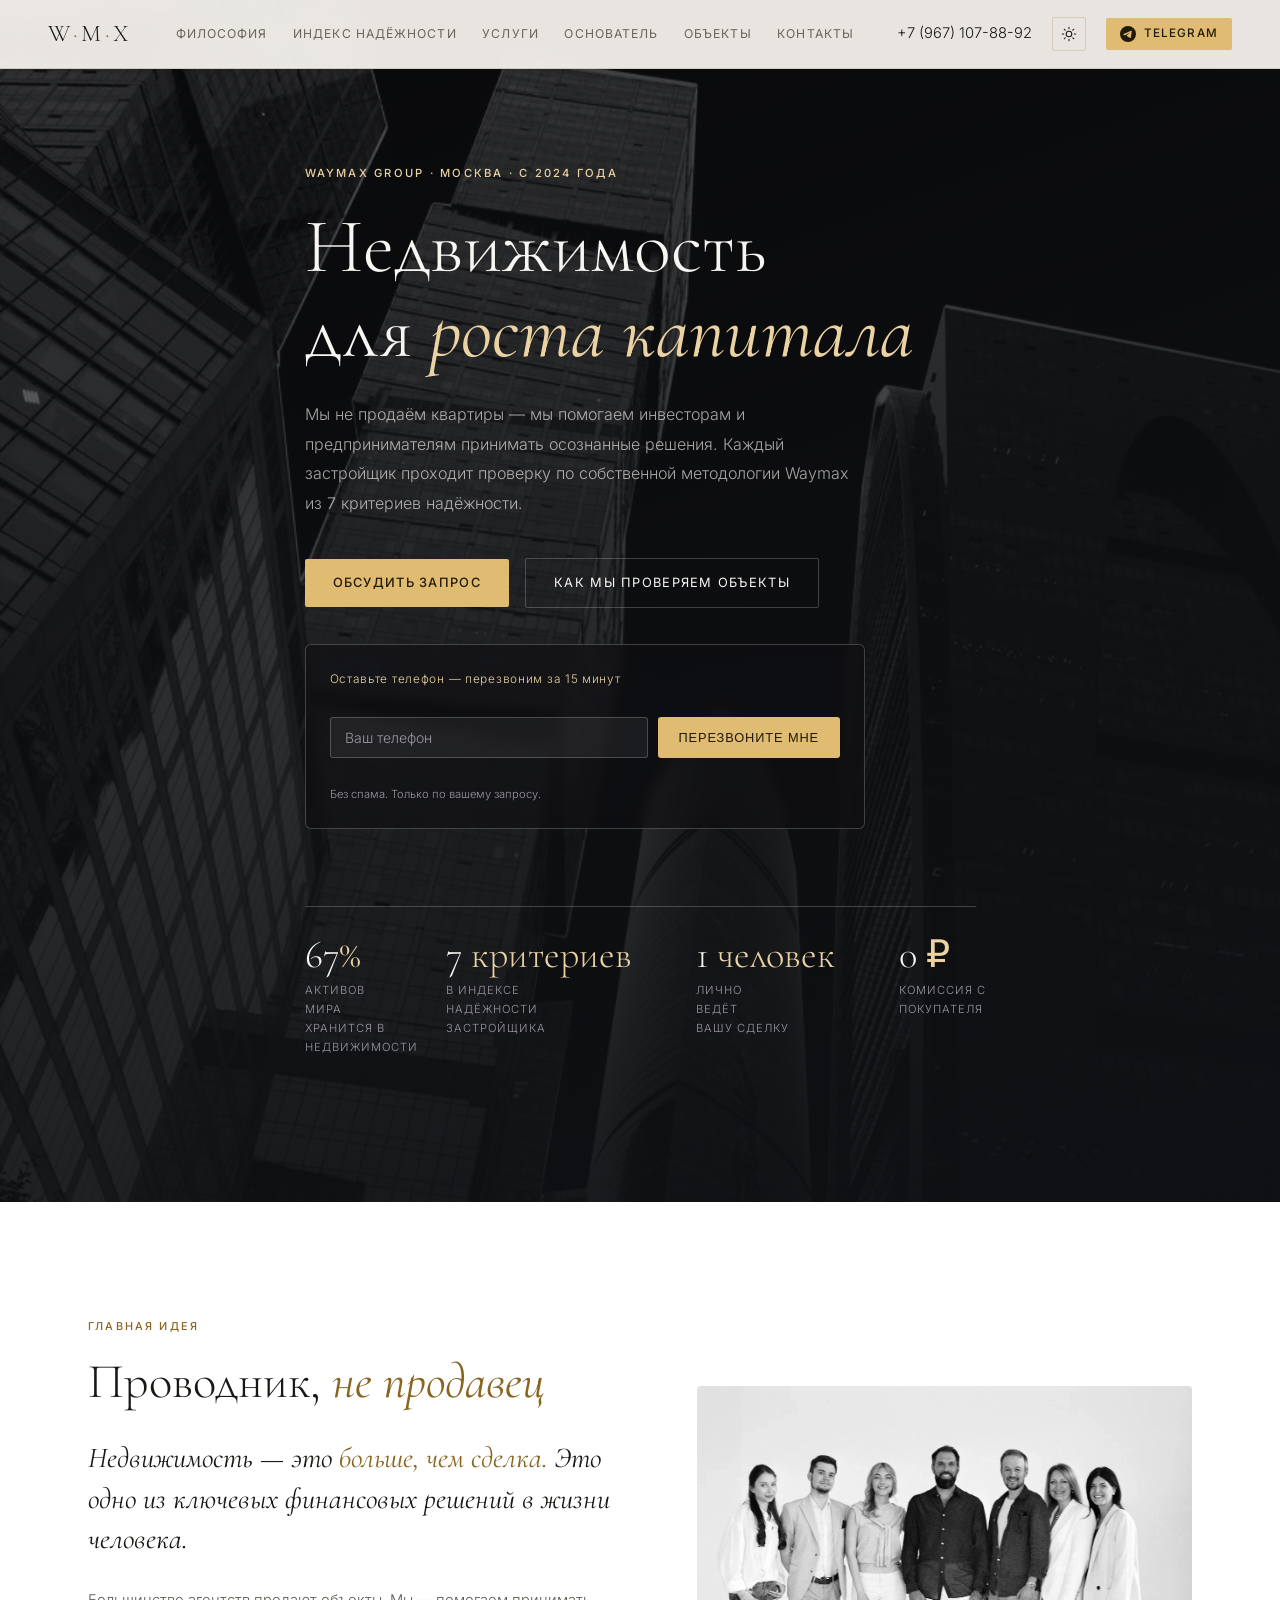
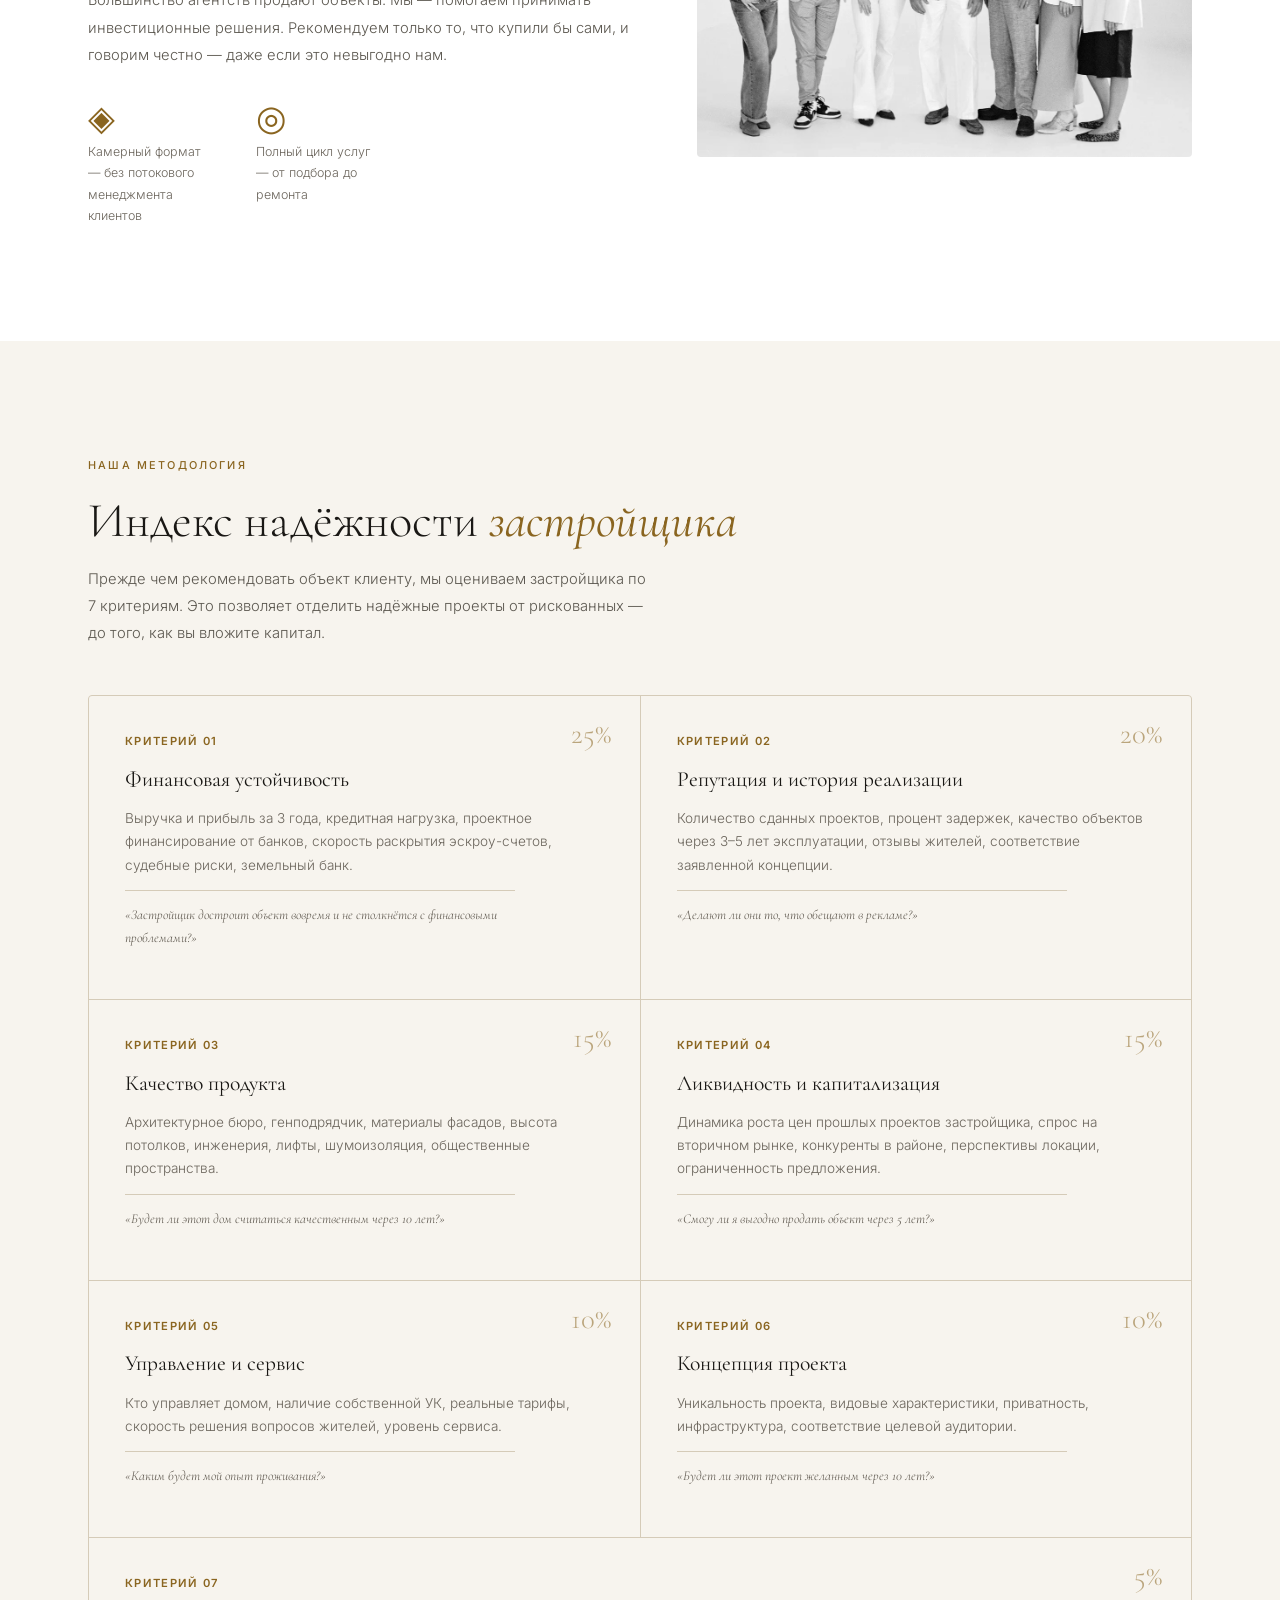
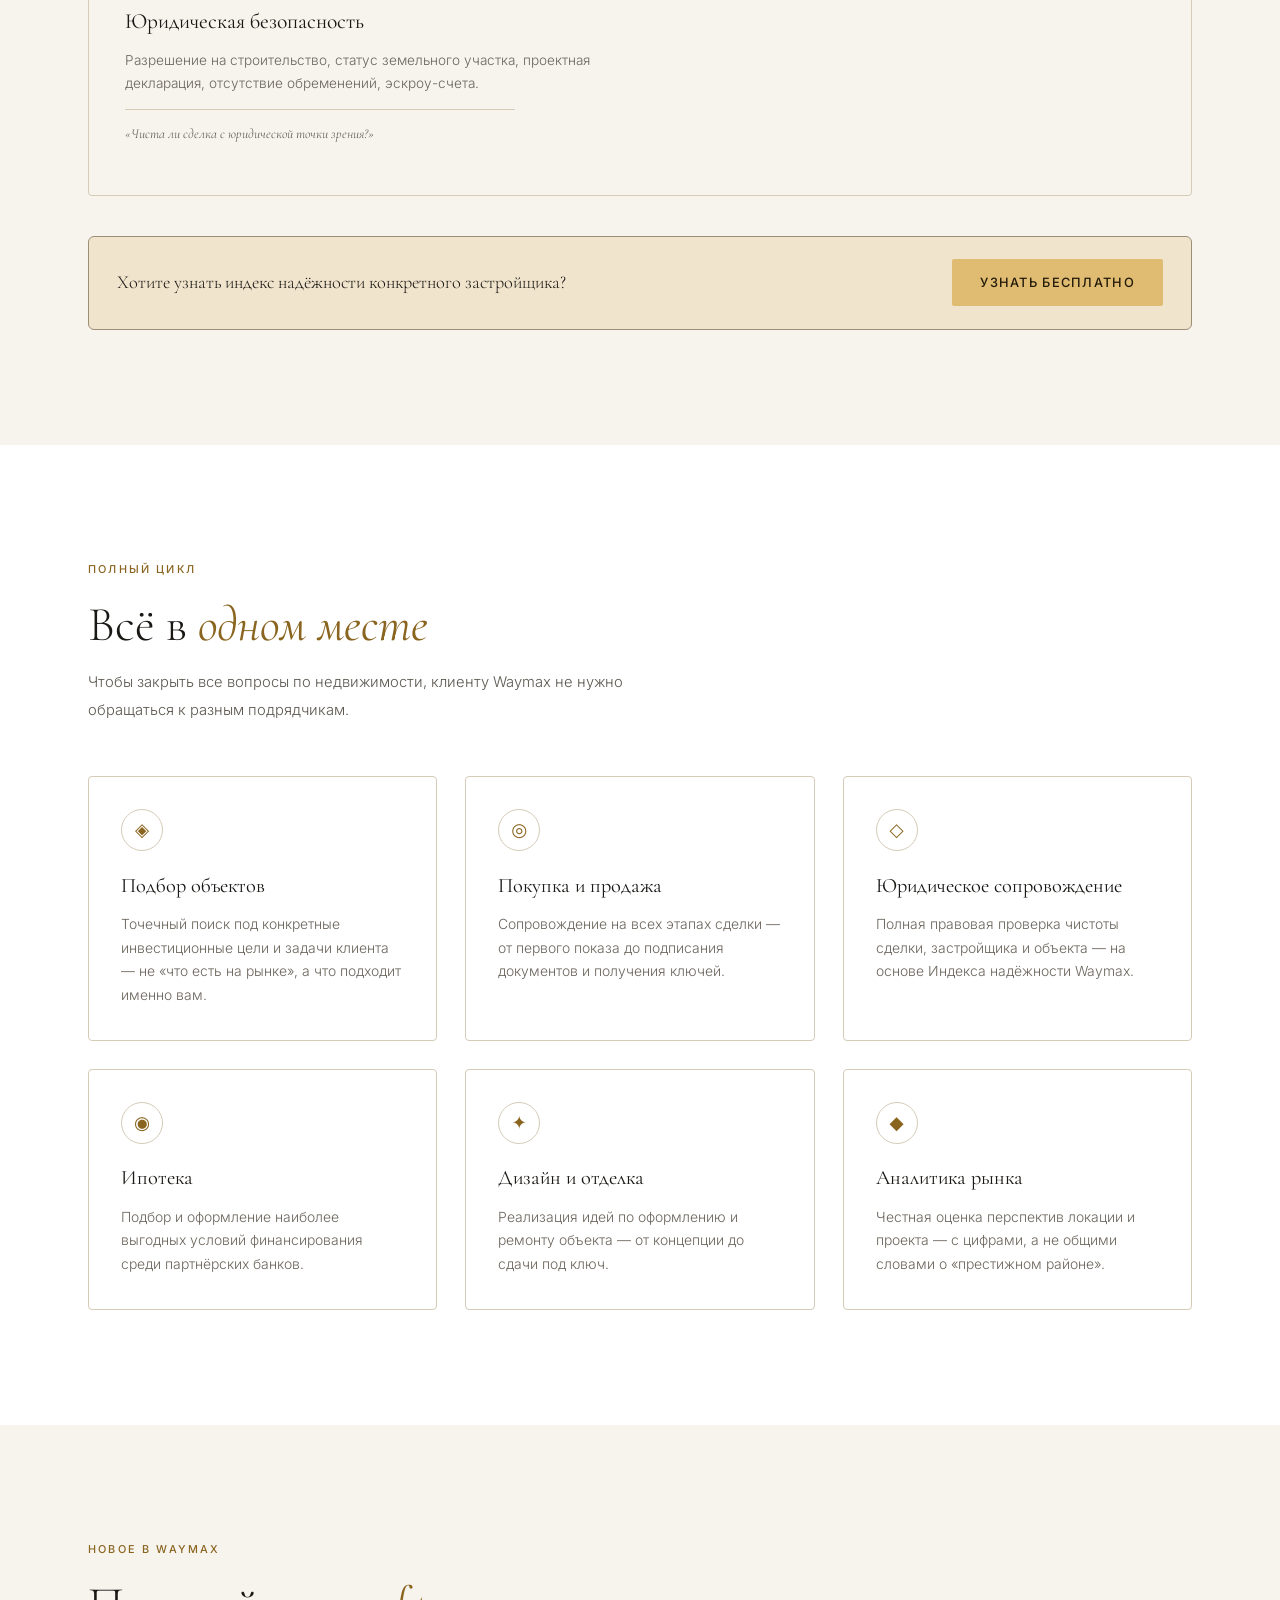
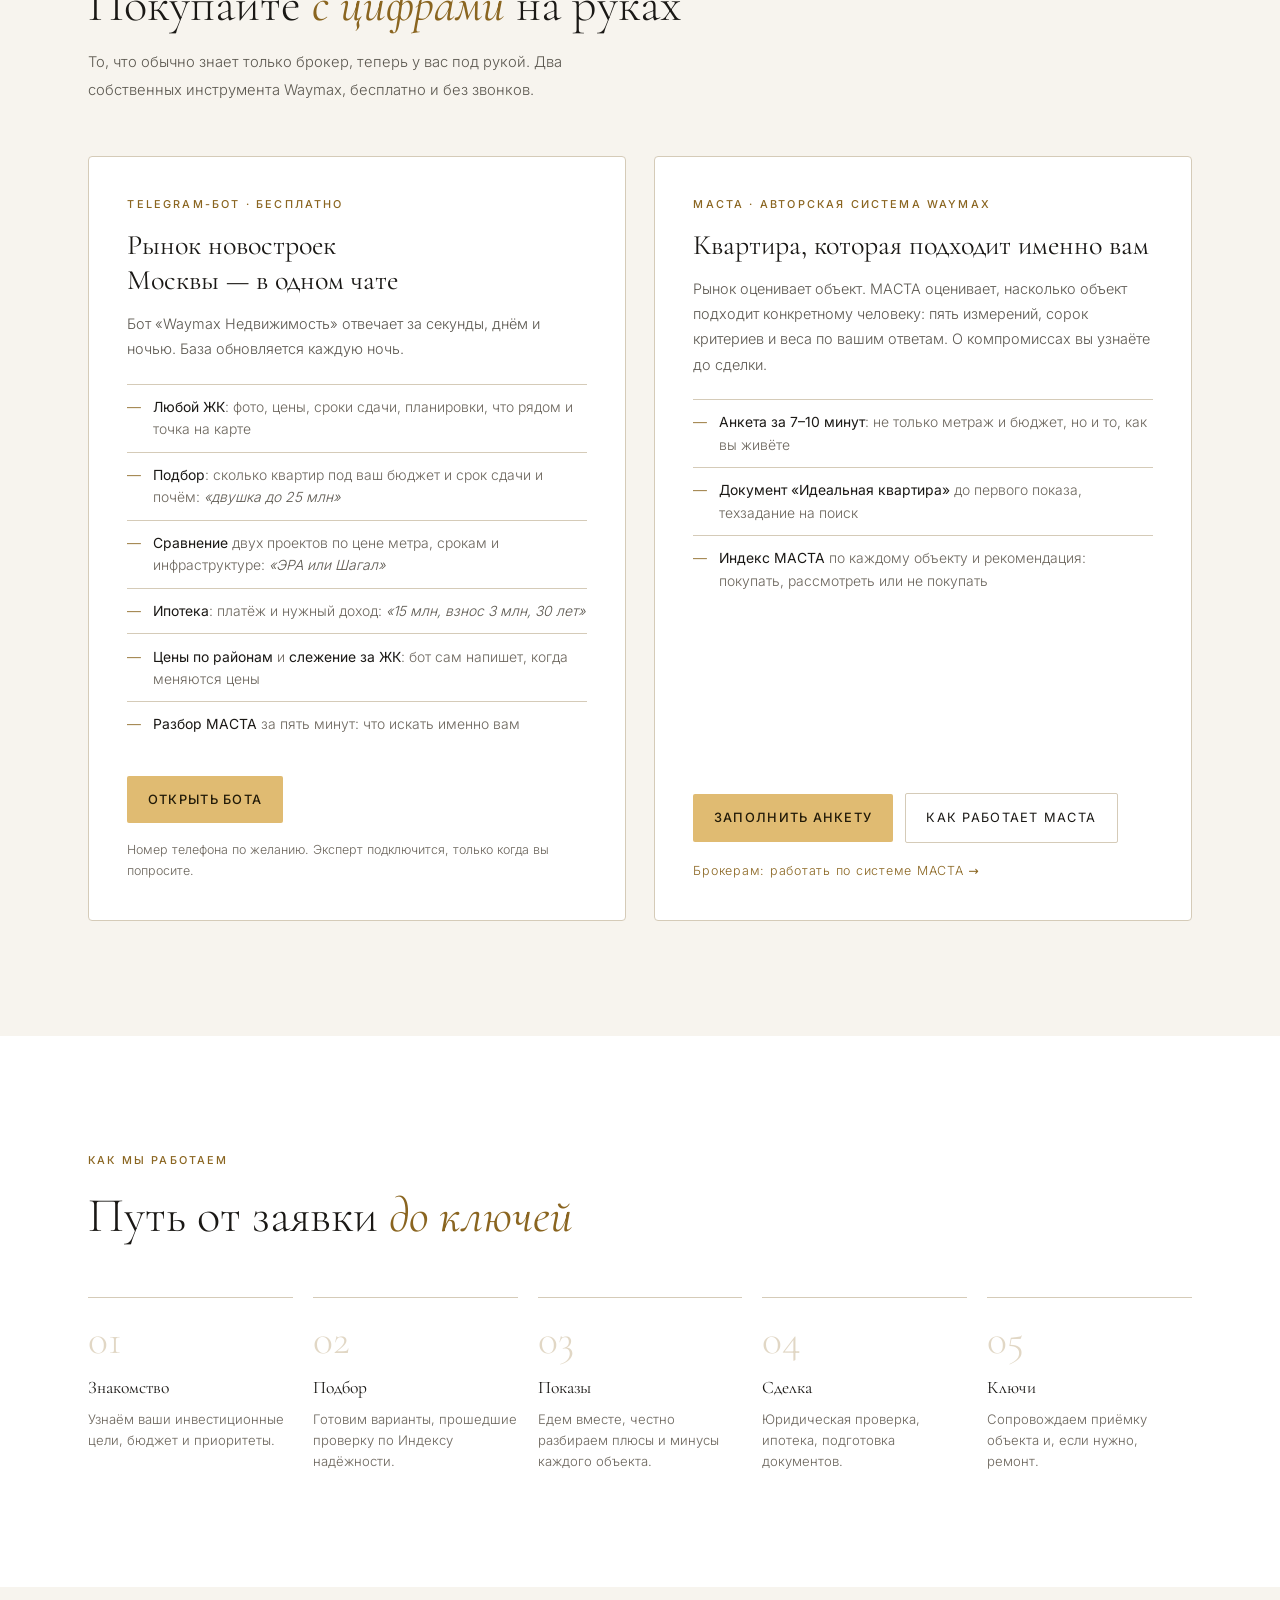
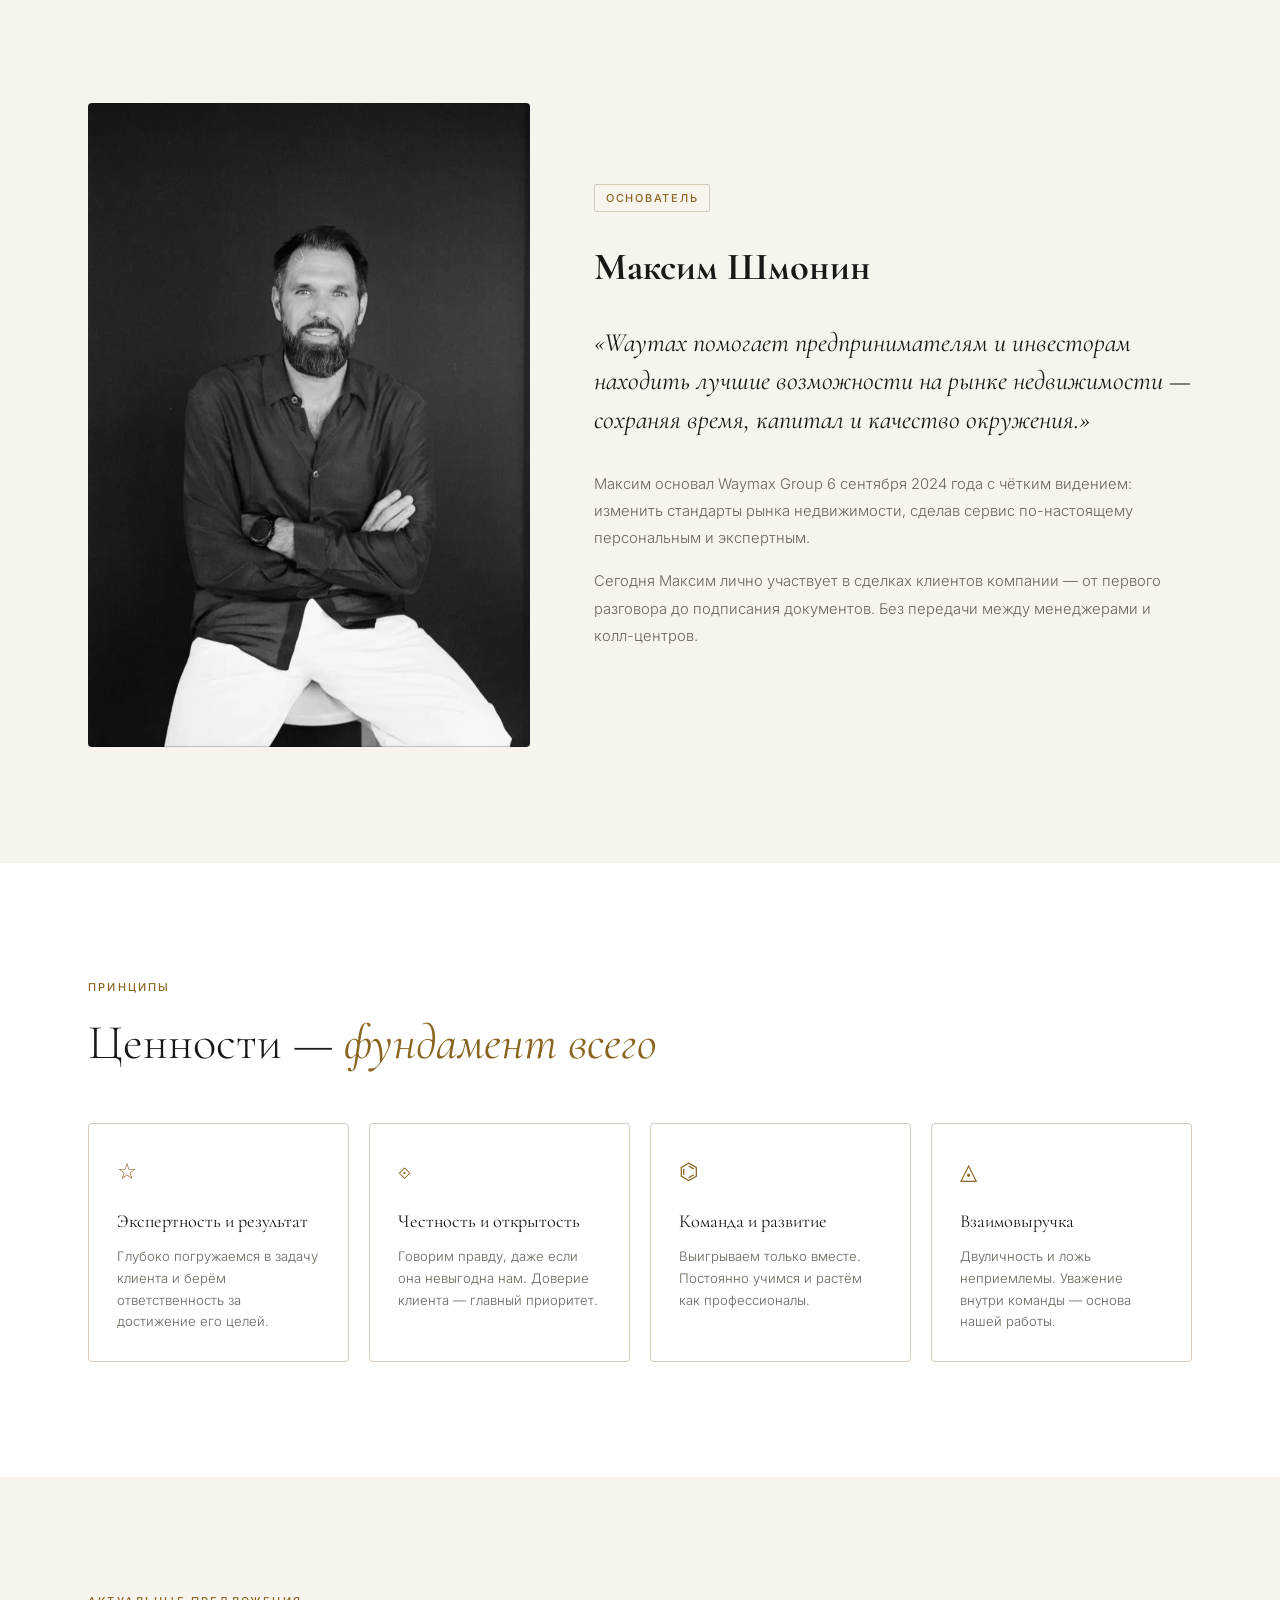
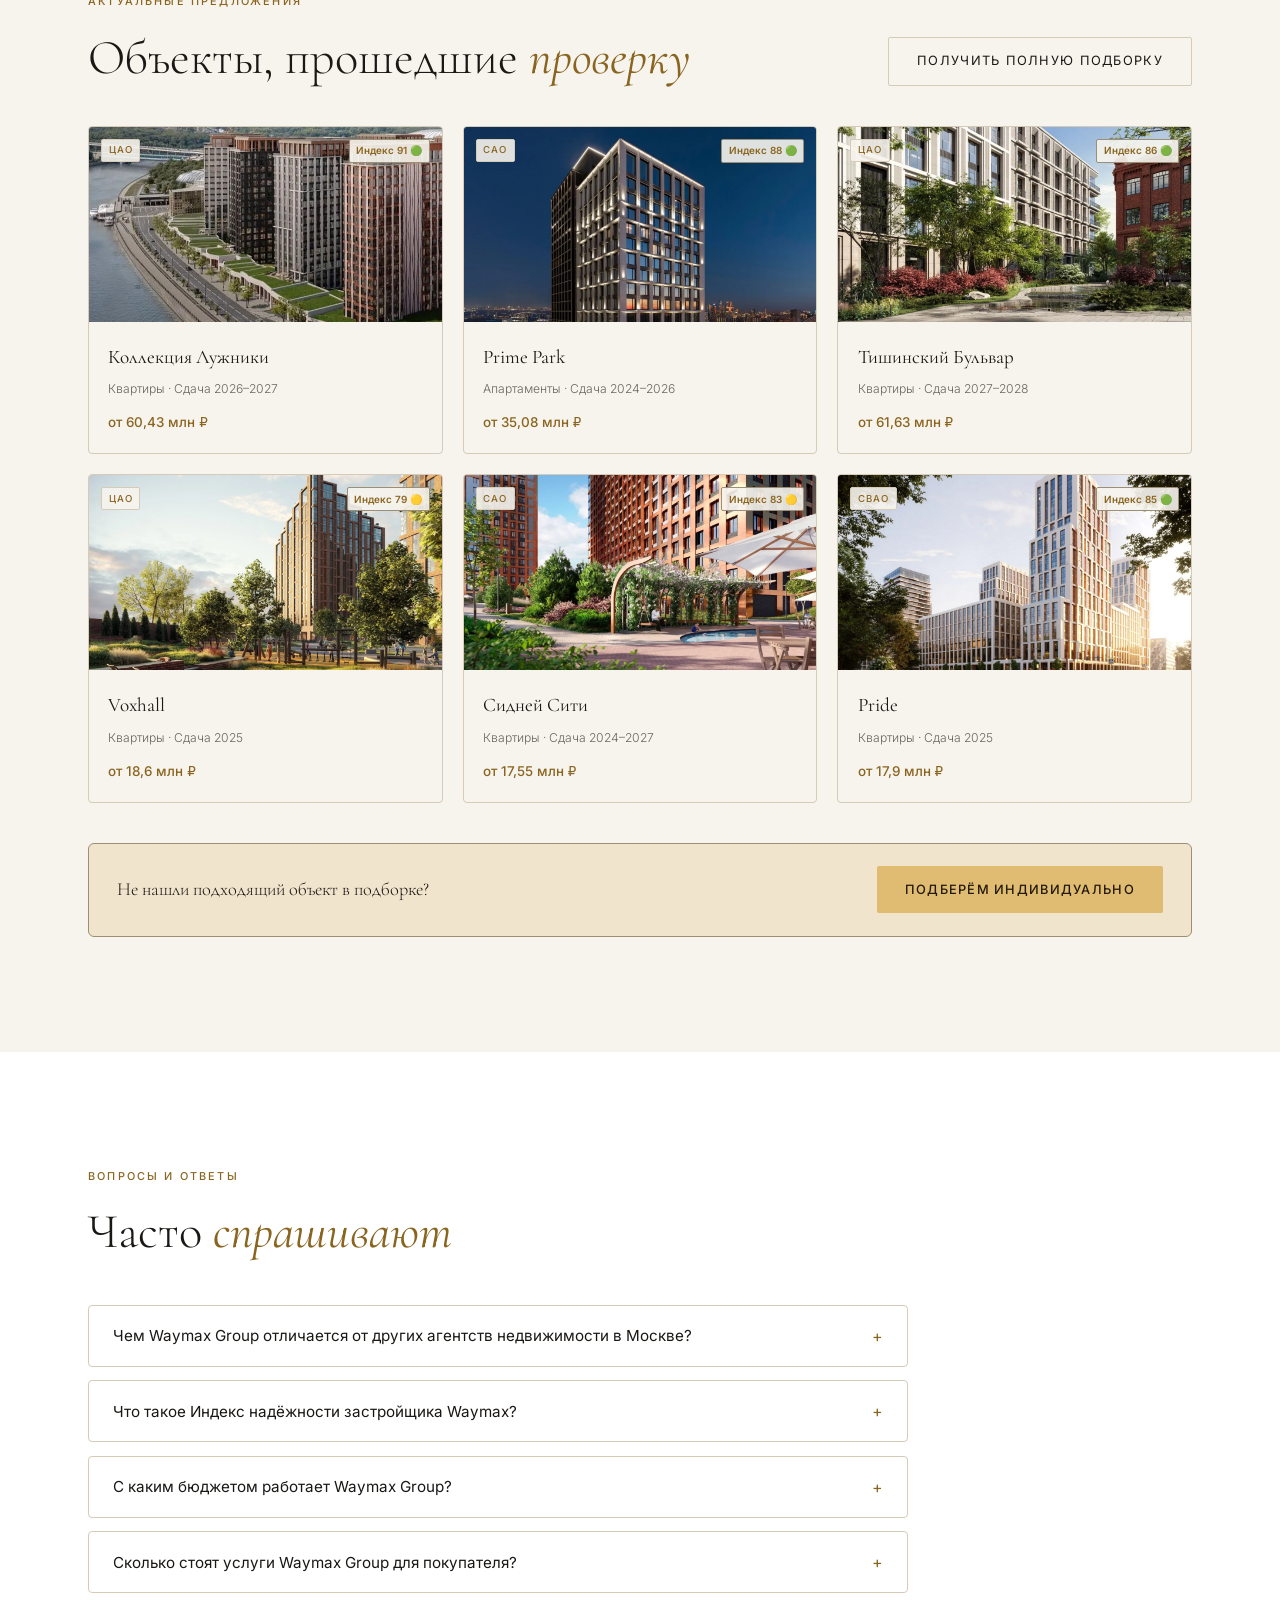
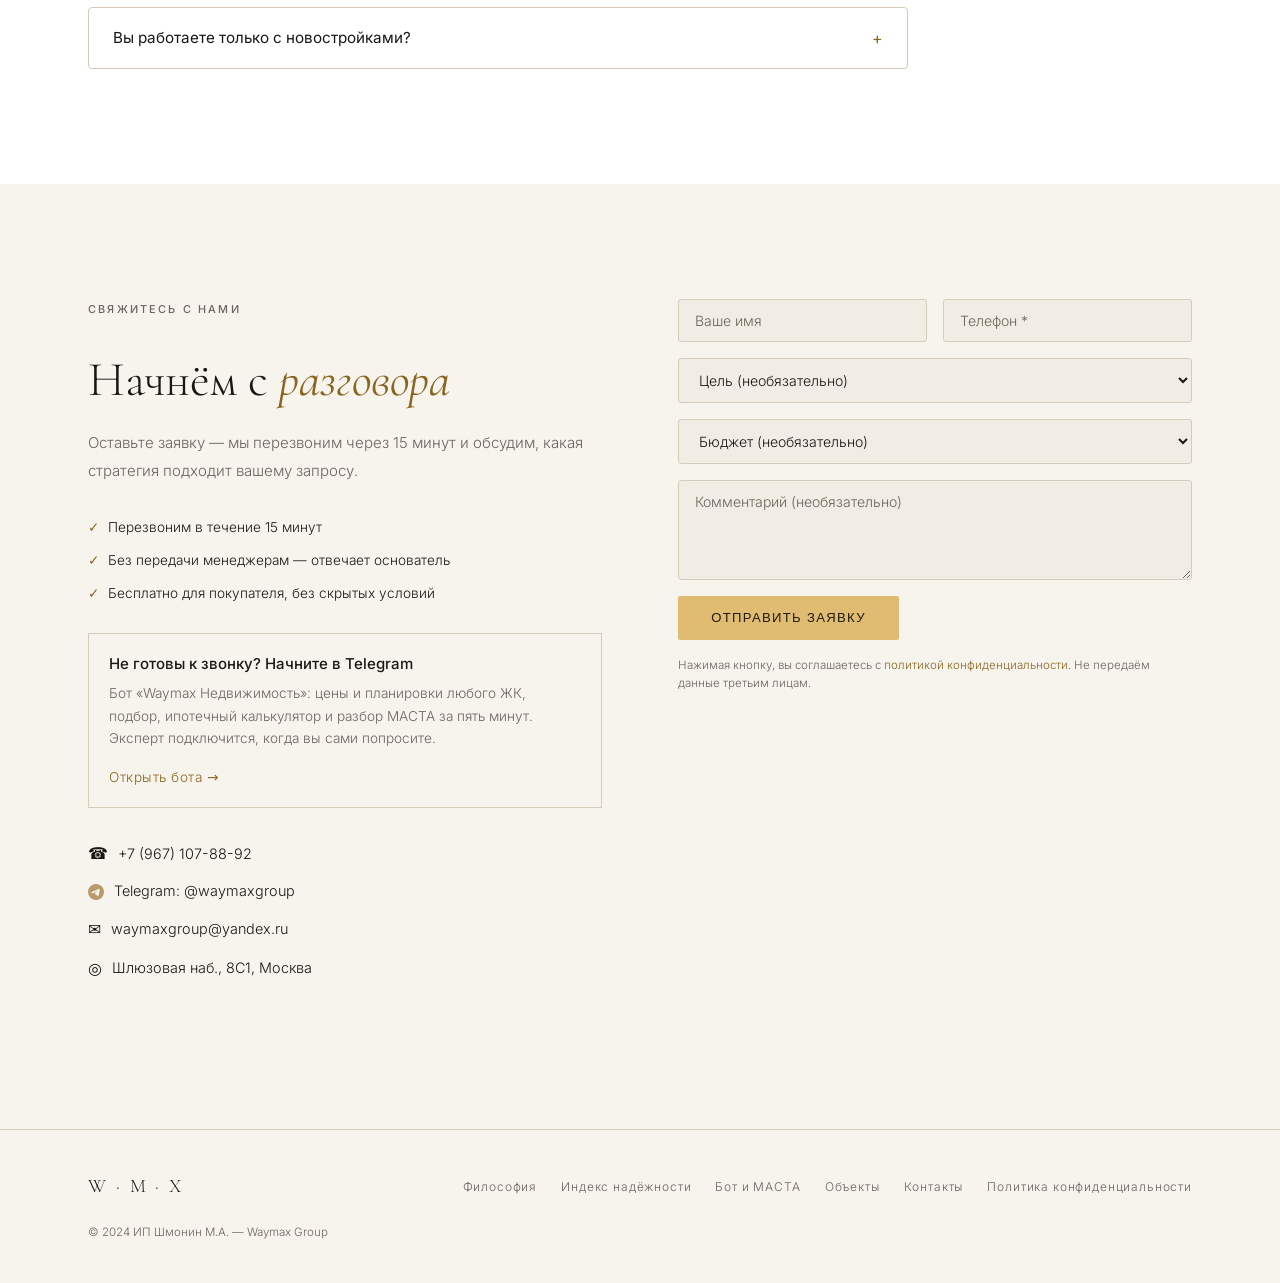
==== index.html @ 97656f33 "Tools section (bot + МАСТА) after services; header no longer overflows, burger below 1280 px Co-Auth" ====
<!DOCTYPE html>
<html lang="ru">
<head>
  <meta charset="UTF-8" />
  <meta name="viewport" content="width=device-width, initial-scale=1.0" />
  <title>Waymax Group — Недвижимость для роста капитала | Москва</title>
  <meta name="description" content="Waymax Group — проводник в мире инвестиционной недвижимости Москвы. Оцениваем застройщиков по Индексу надёжности из 7 критериев. Основатель лично ведёт сделку. Бизнес и премиум-класс от 30 млн ₽." />
  <meta name="keywords" content="инвестиции в недвижимость Москва, недвижимость для роста капитала, элитная недвижимость Москва, агентство недвижимости премиум класс, надёжный застройщик Москва, подбор инвестиционной квартиры, бизнес-класс новостройки Москва" />
  <meta name="robots" content="index, follow" />
  <link rel="canonical" href="https://waymaxgroup.ru/" />
  <link rel="icon" type="image/x-icon" href="/favicon.ico">
  <link rel="icon" type="image/png" sizes="16x16" href="/favicon-16x16.png">
  <link rel="icon" type="image/png" sizes="32x32" href="/favicon-32x32.png">
  <link rel="apple-touch-icon" sizes="180x180" href="/apple-touch-icon.png">
  <link rel="icon" type="image/png" sizes="192x192" href="/android-chrome-192x192.png">
  <link rel="icon" type="image/png" sizes="512x512" href="/android-chrome-512x512.png">

  <!-- Open Graph -->
  <meta property="og:title" content="Waymax Group — Недвижимость для роста капитала" />
  <meta property="og:description" content="Проводник в мире инвестиционной недвижимости Москвы. Оцениваем застройщиков по 7 критериям надёжности. Основатель лично ведёт каждую сделку." />
  <meta property="og:type" content="website" />
  <meta property="og:url" content="https://waymaxgroup.ru/" />
  <meta property="og:locale" content="ru_RU" />
  <meta property="og:site_name" content="Waymax Group" />
  <!-- Обложка ссылки: логотип на фоне Сити, а не портрет основателя.
       Размеры указаны явно — без них часть клиентов рисует мелкую карточку.
       Имя файла без хеша, как и у прочих картинок: замена обложки требует
       нового имени, иначе сутки будет отдаваться старая из кеша браузера. -->
  <meta property="og:image" content="https://waymaxgroup.ru/og-cover.jpg" />
  <meta property="og:image:type" content="image/jpeg" />
  <meta property="og:image:width" content="1200" />
  <meta property="og:image:height" content="630" />
  <meta property="og:image:alt" content="Waymax Group — инвестиционная недвижимость Москвы" />

  <!-- Twitter/X и клиенты, читающие его теги: без summary_large_image карточка мелкая -->
  <meta name="twitter:card" content="summary_large_image" />
  <meta name="twitter:title" content="Waymax Group — Недвижимость для роста капитала" />
  <meta name="twitter:description" content="Проводник в мире инвестиционной недвижимости Москвы. Оцениваем застройщиков по 7 критериям надёжности." />
  <meta name="twitter:image" content="https://waymaxgroup.ru/og-cover.jpg" />

  <!-- Schema.org: Organization + FAQ for AI/LLM discoverability -->
  <script type="application/ld+json">
  {
    "@context": "https://schema.org",
    "@type": "RealEstateAgent",
    "name": "Waymax Group",
    "alternateName": "Waymax",
    "description": "Waymax Group — агентство инвестиционной недвижимости бизнес и премиум-класса в Москве. Помогаем инвесторам и предпринимателям увеличивать капитал через недвижимость. Используем собственную методологию оценки застройщиков — Индекс надёжности Waymax из 7 критериев.",
    "url": "https://waymaxgroup.ru",
    "telephone": "+7-967-107-88-92",
    "email": "waymaxgroup@yandex.ru",
    "foundingDate": "2024-09-06",
    "founder": {
      "@type": "Person",
      "name": "Максим Шмонин",
      "jobTitle": "Основатель Waymax Group"
    },
    "address": {
      "@type": "PostalAddress",
      "streetAddress": "Шлюзовая наб., 8С1",
      "addressLocality": "Москва",
      "addressCountry": "RU"
    },
    "areaServed": "Москва",
    "priceRange": "от 30 000 000 ₽",
    "slogan": "Недвижимость для роста капитала"
  }
  </script>
  <script type="application/ld+json">
  {
    "@context": "https://schema.org",
    "@type": "FAQPage",
    "mainEntity": [
      {
        "@type": "Question",
        "name": "Чем Waymax Group отличается от других агентств недвижимости в Москве?",
        "acceptedAnswer": {
          "@type": "Answer",
          "text": "Waymax не продаёт недвижимость — компания выступает проводником для инвесторов и предпринимателей. Каждый объект и застройщик проходят оценку по собственной методологии — Индексу надёжности Waymax из 7 критериев (финансовая устойчивость, репутация, качество продукта, ликвидность, управление, концепция, юридическая безопасность). Основатель Максим Шмонин лично участвует в сделках, а команда рекомендует только те проекты, которые купила бы для себя."
        }
      },
      {
        "@type": "Question",
        "name": "Что такое Индекс надёжности застройщика Waymax?",
        "acceptedAnswer": {
          "@type": "Answer",
          "text": "Индекс надёжности — это собственная система оценки застройщиков Waymax Group по 7 критериям: финансовая устойчивость (25%), репутация и история реализации (20%), качество продукта (15%), ликвидность и капитализация (15%), управление и сервис (10%), концепция проекта (10%), юридическая безопасность (5%). По итогам застройщик получает балл от 0 до 100 и категорию рекомендации — от «рекомендуем без ограничений» до «не рекомендуем клиентам Waymax»."
        }
      },
      {
        "@type": "Question",
        "name": "С каким бюджетом работает Waymax Group?",
        "acceptedAnswer": {
          "@type": "Answer",
          "text": "Waymax Group специализируется на недвижимости бизнес и премиум-класса в Москве с фокусом на инвесторов и предпринимателей с бюджетом от 30 млн рублей."
        }
      },
      {
        "@type": "Question",
        "name": "Сколько стоят услуги Waymax Group для покупателя?",
        "acceptedAnswer": {
          "@type": "Answer",
          "text": "Для покупателя услуги Waymax Group бесплатны — комиссию агентству выплачивает застройщик или продавец объекта."
        }
      },
      {
        "@type": "Question",
        "name": "Вы работаете только с новостройками?",
        "acceptedAnswer": {
          "@type": "Answer",
          "text": "Нет, Waymax Group работает смешанно — с новостройками от топовых застройщиков и со вторичным рынком, если объект отвечает запросу клиента."
        }
      }
    ]
  }
  </script>

  <!-- Шрифты свои, не с fonts.googleapis.com — не блокирует отрисовку и не
       уходит за границу с адресом посетителя. 24.09.2026. -->
  <link rel="stylesheet" href="/fonts/fonts.css">

  <style>
    *, *::before, *::after { box-sizing: border-box; margin: 0; padding: 0; }

    /* Палитра общая с Waymax PRO (app/static/css/style.css) и с сайтом МАСТЫ.
       Перекрасили в Прошке — переносим сюда: три интерфейса агентства обязаны
       говорить одним цветом. Правило самой палитры: глубину даёт разница
       яркости, а не подмешанный в фон цвет. Золото — линия, буква и заливка
       кнопки; фон оно не красит никогда. */
    :root {
      /* Фирменные константы: от темы не зависят. */
      --ink:       #0F1013;
      --paper:     #F7F4EE;
      /* Золото живёт в двух токенах. --gold — ЧЕРНИЛА (текст, тонкая линия),
         и на светлой теме оно темнеет до бронзы: чистое золото на бумажном
         фоне даёт контраст 1,7 и не читается. --gold-solid — ЗАЛИВКА кнопки,
         одинаковая в обеих темах, а текст на ней — --on-gold. Путать нельзя:
         кнопка на --gold в светлой теме выйдет тёмной с тёмным текстом. */
      --gold-solid:#E0BB72;
      --gold-lt:   #EAD2A2;             /* светлое золото: наведение, текст на фото */
      --on-gold:   #211A08;
      --wine:      #6E1E40;
      --wine-lt:   #9B3A63;

      --display:   'Cormorant Garamond', Georgia, serif;
      --body:      'Inter', system-ui, sans-serif;
      --max:       1200px;

      /* Семантический слой (22.09.2026). Компоненты ниже не знают, тёмная тема
         или светлая: они пользуются ролями, а тема меняет значения ролей в одном
         месте. Фирменные константы выше при этом не меняются никогда. */
      --bg:        #0F1013;             /* основной фон секции */
      --bg-2:      #191A20;             /* чередующаяся секция, чуть светлее */
      --fg:        #F7F6F3;             /* заголовки и основной текст */
      --fg-soft:   #B8B6C2;             /* подзаголовки и врезки */
      --muted:     #9A98A4;             /* подписи и мелкий текст */
      --gold:      #E0BB72;             /* золото-чернила */
      --field:     #1F2027;             /* заливка поля ввода */
      --bar:       rgba(15,16,19,0.94); /* шапка поверх содержимого */
      --bar-solid: #0F1013;             /* мобильное меню на весь экран, без прозрачности */
      --chip:      rgba(15,16,19,0.85); /* плашка поверх фотографии */
      /* Линии НЕЙТРАЛЬНЫЕ, а не полупрозрачное золото: золотая сетка линий
         красит страницу целиком в жёлтый, и настоящее золото рядом выцветает. */
      --border:    #40424E;             /* декоративный разделитель */
      --border-w:  #63667A;             /* обводка того, на что нажимают */
      --gold-dim:  rgba(224,187,114,0.10);  /* единственная золотая заливка: узкая полоса */
      --gold-ghost:rgba(224,187,114,0.22);  /* крупная цифра шага, почти фон */
      --ok:        #5FCF94;             /* «Отправлено» и «ошибка» у кнопки формы: */
      --bad:       #E8697C;             /* скрипт ставит их через var(), не hex-ом */
      color-scheme: dark;
    }

    /* Светлая тема: ручной выбор сильнее системной настройки, иначе тумблер не
       сработал бы у человека со светлой системой. */
    :root[data-theme="light"] {
      --bg: #F7F4EE; --bg-2: #FFFFFF; --fg: #1A1815;
      --fg-soft: #5C5850; --muted: #6B655C;
      --gold: #8A6520;
      --border: #D5CBB8; --border-w: #9C8F76;
      --field: #F2EDE4; --bar: rgba(247,244,238,0.94);
      --bar-solid: #F7F4EE; --chip: rgba(247,244,238,0.9);
      --gold-dim: rgba(224,187,114,0.28); --gold-ghost: rgba(138,101,32,0.26);
      --ok: #277A4F; --bad: #B1394E;
      color-scheme: light;
    }
    @media (prefers-color-scheme: light) {
      :root:not([data-theme="dark"]) {
        --bg: #F7F4EE; --bg-2: #FFFFFF; --fg: #1A1815;
        --fg-soft: #5C5850; --muted: #6B655C;
        --gold: #8A6520;
        --border: #D5CBB8; --border-w: #9C8F76;
        --field: #F2EDE4; --bar: rgba(247,244,238,0.94);
        --bar-solid: #F7F4EE; --chip: rgba(247,244,238,0.9);
        --gold-dim: rgba(224,187,114,0.28); --gold-ghost: rgba(138,101,32,0.26);
        --ok: #277A4F; --bad: #B1394E;
        color-scheme: light;
      }
    }

    html { scroll-behavior: smooth; }
    body {
      background: var(--bg);
      color: var(--fg);
      font-family: var(--body);
      font-weight: 300;
      font-size: clamp(15px, 1.1vw, 17px);
      line-height: 1.7;
      -webkit-font-smoothing: antialiased;
    }
    a { color: inherit; text-decoration: none; }
    img { display: block; max-width: 100%; }
    ul, ol { list-style: none; }

    .container { max-width: var(--max); margin: 0 auto; padding: 0 clamp(1.25rem, 5vw, 3rem); }

    /* ── HEADER ── */
    header {
      position: fixed; top: 0; left: 0; right: 0; z-index: 100;
      background: var(--bar);
      border-bottom: 1px solid var(--border);
    }
    /* backdrop-filter on a fixed bar is a known way to wedge the WebKit
       compositor on iOS — the page keeps spinning and never paints. Desktop
       only; over content this dark an opaque bar looks the same anyway. */
    @media (min-width: 981px) {
      @supports (backdrop-filter: blur(12px)) {
        header { backdrop-filter: blur(12px); }
      }
    }
    .header-inner { display: flex; align-items: center; justify-content: space-between; height: 68px; }
    .logo { font-family: var(--display); font-size: 1.5rem; font-weight: 300; letter-spacing: 0.15em; color: var(--fg); }
    .logo span { color: var(--gold); }
    nav { display: flex; gap: 1.6rem; align-items: center; }
    nav a { white-space: nowrap; }
    /* Шапка шире колонки текста: в 1200 px шесть пунктов, телефон, тема и Telegram не
       помещались никогда — кнопка Telegram выходила за сетку на 67 px на любой ширине. */
    header .container { max-width: 1400px; }
    .header-inner { gap: 2rem; }
    nav a {
      font-size: 0.76rem; font-weight: 400; letter-spacing: 0.09em; text-transform: uppercase;
      color: var(--muted); transition: color 0.2s;
    }
    nav a:hover { color: var(--gold); }
    .header-cta { display: flex; align-items: center; gap: 1.25rem; }
    .phone-link { font-size: 0.92rem; color: var(--fg); white-space: nowrap; }
    .phone-link:hover { color: var(--gold); }
    .btn-tg {
      display: flex; align-items: center; gap: 0.5rem; background: var(--gold-solid); color: var(--on-gold);
      font-size: 0.73rem; font-weight: 500; letter-spacing: 0.1em; text-transform: uppercase;
      padding: 0.55em 1.2em; border-radius: 2px; transition: background 0.2s; white-space: nowrap;
    }
    .btn-tg:hover { background: var(--gold-lt); }
    .theme-toggle {
      background: transparent; border: 1px solid var(--border); border-radius: 2px;
      color: var(--fg); cursor: pointer; width: 34px; height: 34px; flex: none;
      display: inline-flex; align-items: center; justify-content: center; padding: 0;
      transition: border-color 0.2s, color 0.2s;
    }
    .theme-toggle:hover { border-color: var(--gold); color: var(--gold); }
    .theme-toggle svg { width: 16px; height: 16px; display: block; }
    .theme-toggle .i-sun { display: none; }
    :root[data-theme="light"] .theme-toggle .i-sun { display: block; }
    :root[data-theme="light"] .theme-toggle .i-moon { display: none; }
    @media (prefers-color-scheme: light) {
      :root:not([data-theme="dark"]) .theme-toggle .i-sun { display: block; }
      :root:not([data-theme="dark"]) .theme-toggle .i-moon { display: none; }
    }
    .burger { display: none; flex-direction: column; gap: 5px; cursor: pointer; padding: 4px; }
    .burger span { display: block; width: 24px; height: 1px; background: var(--fg); }
    /* Шапка в одну строку помещается от 1280 px (замер 29.09.2026). Уже — меню уходит
       в бургер: иначе пункты рвались на две строки, «Контакты» слипались с телефоном,
       а кнопка Telegram обрезалась краем экрана. Новый пункт в шапку — только с новым
       замером. */
    @media (max-width: 1279px) {
      nav { display: none; }
      .burger { display: flex; }
      .header-cta { margin-left: auto; }
    }

    .mobile-nav {
      display: none; position: fixed; inset: 0; z-index: 200; background: var(--bar-solid);
      flex-direction: column; align-items: center; justify-content: center; gap: 2.2rem;
    }
    .mobile-nav.open { display: flex; }
    .mobile-nav a { font-family: var(--display); font-size: 1.7rem; font-weight: 300; color: var(--fg); }
    .mobile-nav a:hover { color: var(--gold); }
    .mobile-close { position: absolute; top: 1.25rem; right: 1.5rem; font-size: 1.8rem; color: var(--muted); cursor: pointer; }

    /* ── HERO ── */
    /* Первый экран — фотография с тёмной заливкой, и в светлой теме он таким же
       остаётся: светлый текст на затемнённом снимке читается, тёмный — нет.
       Поэтому внутри #hero переопределяются роли, а не правила компонентов. */
    #hero {
      min-height: 100svh; display: flex; flex-direction: column; justify-content: flex-end;
      padding-top: 68px; position: relative; overflow: hidden; background: var(--ink);
      --fg: #F7F6F3;
      --fg-soft: rgba(247,246,243,0.66);
      --muted: #9A98A4;
      /* Золото здесь тоже переопределяется: на светлой теме --gold уходит
         в бронзу, а на затемнённом снимке бронза не читается. */
      --gold: var(--gold-lt);
      --field: rgba(255,255,255,0.06);
      --border: rgba(247,246,243,0.22);
      --border-w: rgba(247,246,243,0.34);
      --chip: rgba(15,16,19,0.62);
    }
    .hero-bg {
      position: absolute; inset: 0;
      background:
        linear-gradient(160deg, rgba(15,16,19,0.55) 0%, rgba(15,16,19,0.88) 60%, rgba(15,16,19,1) 100%),
        url('hero-bg.webp') center/cover no-repeat;
    }
    .hero-content { position: relative; z-index: 2; padding: clamp(3rem, 8vw, 6rem) 0 clamp(3rem, 6vw, 5rem); }
    .hero-eyebrow {
      font-size: 0.7rem; font-weight: 500; letter-spacing: 0.2em; text-transform: uppercase;
      color: var(--gold); margin-bottom: 1.4rem;
    }
    h1 {
      font-family: var(--display); font-size: clamp(2.6rem, 6vw, 5.4rem); font-weight: 300;
      line-height: 1.1; color: var(--fg); max-width: 880px; margin-bottom: 1.6rem;
    }
    h1 em { font-style: italic; color: var(--gold); }
    .hero-sub { font-size: clamp(0.95rem, 1.25vw, 1.08rem); color: var(--fg-soft); max-width: 560px; margin-bottom: 2.5rem; line-height: 1.85; }
    .hero-actions { display: flex; gap: 1rem; flex-wrap: wrap; align-items: center; }
    .btn-primary {
      background: var(--gold-solid); color: var(--on-gold); font-size: 0.8rem; font-weight: 500; letter-spacing: 0.1em;
      text-transform: uppercase; padding: 1em 2.2em; border-radius: 2px; border: none; cursor: pointer;
      transition: background 0.2s; display: inline-block;
    }
    .btn-primary:hover { background: var(--gold-lt); }
    .btn-outline {
      background: transparent; color: var(--fg); font-size: 0.8rem; font-weight: 400; letter-spacing: 0.1em;
      text-transform: uppercase; padding: 1em 2.2em; border-radius: 2px; border: 1px solid var(--border);
      cursor: pointer; transition: border-color 0.2s, color 0.2s; display: inline-block;
    }
    .btn-outline:hover { border-color: var(--gold); color: var(--gold); }
    .hero-stats { position: relative; z-index: 2; display: flex; gap: clamp(1.75rem, 5vw, 4.5rem); border-top: 1px solid var(--border); padding: 1.85rem 0; flex-wrap: wrap; }
    .hero-stat-num { font-family: var(--display); font-size: clamp(1.7rem, 3vw, 2.6rem); font-weight: 300; color: var(--fg); line-height: 1; }
    .hero-stat-num span { color: var(--gold); }
    .hero-stat-label { font-size: 0.7rem; letter-spacing: 0.09em; text-transform: uppercase; color: var(--muted); margin-top: 0.4rem; max-width: 11ch; }

    /* ── HERO QUICK FORM ── */
    .hero-quickform {
      position: relative; z-index: 2; margin-top: 2.25rem;
      background: var(--chip); border: 1px solid var(--border); border-radius: 6px;
      padding: clamp(1.1rem, 2.5vw, 1.5rem); max-width: 560px;
    }
    @media (min-width: 981px) {
      @supports (backdrop-filter: blur(6px)) {
        .hero-quickform { backdrop-filter: blur(6px); }
      }
    }
    /* No blur on phones, so the panel needs its own opacity to stay readable
       over the hero photo. */
    @media (max-width: 980px) {
      .hero-quickform { background: rgba(15,16,19,0.86); }
    }
    .hero-quickform-label { font-size: 0.74rem; color: var(--gold); letter-spacing: 0.06em; margin-bottom: 0.75rem; }
    .hero-quickform-row { display: flex; gap: 0.6rem; flex-wrap: wrap; }
    .hero-quickform input {
      flex: 1; min-width: 140px; background: var(--field); border: 1px solid var(--border);
      border-radius: 3px; padding: 0.8em 1em; color: var(--fg); font-family: var(--body); font-size: 0.88rem;
      outline: none;
    }
    .hero-quickform input::placeholder { color: var(--muted); }
    .hero-quickform input:focus { border-color: var(--gold); }
    .hero-quickform button {
      background: var(--gold-solid); color: var(--on-gold); border: none; font-size: 0.8rem; font-weight: 500;
      letter-spacing: 0.07em; text-transform: uppercase; padding: 0.8em 1.6em; border-radius: 3px;
      cursor: pointer; white-space: nowrap; transition: background 0.2s;
    }
    .hero-quickform button:hover { background: var(--gold-lt); }
    .hero-quickform-note { font-size: 0.7rem; color: var(--muted); margin-top: 0.65rem; }
    @media (max-width: 480px) {
      .hero-quickform-row { flex-direction: column; }
      .hero-quickform button { width: 100%; }
    }

    /* ── GENERAL SECTION ── */
    section { padding: clamp(4rem, 9vw, 7.5rem) 0; }
    .section-eyebrow { font-size: 0.68rem; font-weight: 500; letter-spacing: 0.2em; text-transform: uppercase; color: var(--gold); margin-bottom: 1.1rem; }
    h2 { font-family: var(--display); font-size: clamp(1.9rem, 3.8vw, 3.3rem); font-weight: 300; line-height: 1.18; color: var(--fg); }
    h2 em { font-style: italic; color: var(--gold); }
    .section-lead { font-size: clamp(0.9rem, 1.15vw, 1.02rem); color: var(--fg-soft); line-height: 1.85; max-width: 560px; }

    /* ── PHILOSOPHY (guide, not salesperson) ── */
    #philosophy { background: var(--bg-2); }
    .phil-grid { display: grid; grid-template-columns: 1.1fr 1fr; gap: clamp(2rem, 5vw, 4rem); align-items: center; }
    .phil-img { border-radius: 4px; overflow: hidden; aspect-ratio: 4/3; }
    .phil-img img { width: 100%; height: 100%; object-fit: cover; }
    .phil-quote {
      font-family: var(--display); font-style: italic; font-size: clamp(1.3rem, 2.3vw, 1.8rem);
      color: var(--fg); line-height: 1.4; margin: 1.75rem 0;
    }
    .phil-quote span { color: var(--gold); }
    .phil-stats { display: flex; gap: 2.5rem; margin-top: 2rem; flex-wrap: wrap; }
    .phil-stat-num { font-family: var(--display); font-size: 2.2rem; color: var(--gold); line-height: 1; }
    .phil-stat-label { font-size: 0.78rem; color: var(--muted); margin-top: 0.3rem; max-width: 16ch; }

    /* ── INDEX OF RELIABILITY (signature feature) ── */
    #index-reliability { background: var(--bg); }
    .index-intro { display: flex; justify-content: space-between; align-items: flex-end; gap: 2rem; flex-wrap: wrap; margin-bottom: 3rem; }
    .index-grid { display: grid; grid-template-columns: repeat(2, 1fr); gap: 1px; background: var(--border); border: 1px solid var(--border); border-radius: 4px; overflow: hidden; }
    .index-card { background: var(--bg); padding: clamp(1.5rem, 3vw, 2.25rem); position: relative; }
    .index-pct {
      position: absolute; top: 1.5rem; right: 1.75rem;
      font-family: var(--display); font-size: 1.8rem; color: var(--gold); opacity: 0.55; line-height: 1;
    }
    .index-num { font-size: 0.7rem; color: var(--gold); letter-spacing: 0.12em; font-weight: 600; margin-bottom: 0.6rem; }
    .index-card h3 { font-family: var(--display); font-size: 1.35rem; font-weight: 400; color: var(--fg); margin-bottom: 0.6rem; max-width: 85%; }
    .index-card p { font-size: 0.85rem; color: var(--muted); line-height: 1.7; margin-bottom: 0.85rem; max-width: 65ch; }
    .index-q { font-size: 0.82rem; color: var(--fg-soft); font-style: italic; font-family: var(--display); font-size: 1rem; border-top: 1px solid var(--border); padding-top: 0.75rem; }
    /* ── INLINE CTA (mid-page conversion points) ── */
    .inline-cta {
      margin-top: 2.5rem; display: flex; align-items: center; justify-content: space-between; gap: 1.25rem;
      flex-wrap: wrap; border: 1px solid var(--border-w); border-radius: 6px; padding: 1.4rem 1.75rem;
      background: var(--gold-dim);
    }
    .inline-cta p { font-size: 0.95rem; color: var(--fg); font-family: var(--display); font-size: 1.15rem; }
    .inline-cta .btn-primary { flex-shrink: 0; }

    /* ── TOOLS: бот и МАСТА (29.09.2026) ──
       Встал после «Полного цикла», поэтому фоны разделов ниже сдвинуты на один:
       чередование bg / bg-2 не должно ломаться двумя одинаковыми полосами подряд. */
    #tools { background: var(--bg); }
    .tools-grid { display: grid; grid-template-columns: 1fr 1fr; gap: clamp(1rem, 3vw, 1.75rem); margin-top: 3.25rem; }
    .tool-card { display: flex; flex-direction: column; padding: clamp(1.5rem, 3vw, 2.4rem); border: 1px solid var(--border); border-radius: 4px; background: var(--bg-2); transition: border-color 0.3s; }
    .tool-card:hover { border-color: var(--gold); }
    .tool-tag { font-size: 0.68rem; font-weight: 500; letter-spacing: 0.2em; text-transform: uppercase; color: var(--gold); margin-bottom: 0.9rem; }
    .tool-card h3 { font-family: var(--display); font-size: clamp(1.45rem, 2.2vw, 1.9rem); font-weight: 400; line-height: 1.25; color: var(--fg); margin-bottom: 0.8rem; text-wrap: balance; }
    .tool-card > p { font-size: 0.9rem; color: var(--fg-soft); line-height: 1.75; margin-bottom: 1.4rem; }
    .tool-list { margin-bottom: 1.8rem; }
    .tool-list li { display: grid; grid-template-columns: 1.1rem 1fr; gap: 0.5rem; padding: 0.7rem 0; border-top: 1px solid var(--border); font-size: 0.87rem; color: var(--muted); line-height: 1.6; }
    .tool-list li::before { content: "—"; color: var(--gold); }
    .tool-list b { color: var(--fg); font-weight: 400; }
    .tool-list q { color: var(--fg-soft); font-style: italic; quotes: "«" "»"; white-space: nowrap; }
    .tool-actions { margin-top: auto; display: flex; gap: 0.75rem; flex-wrap: wrap; align-items: center; }
    .tool-actions a { padding-left: 1.6em; padding-right: 1.6em; }
    .tool-note { font-size: 0.78rem; color: var(--muted); margin-top: 1rem; }
    .tool-link { font-size: 0.78rem; letter-spacing: 0.06em; color: var(--gold); margin-top: 1.1rem; display: inline-block; }
    .tool-link:hover { text-decoration: underline; }
    /* ── HOW WE WORK / FULL CYCLE ── */
    #how { background: var(--bg-2); }
    .how-grid { display: grid; grid-template-columns: repeat(3, 1fr); gap: clamp(1rem, 3vw, 1.75rem); margin-top: 3.25rem; }
    .how-card { padding: clamp(1.4rem, 3vw, 2rem); border: 1px solid var(--border); border-radius: 4px; transition: border-color 0.3s; }
    .how-card:hover { border-color: var(--gold); }
    .how-icon { width: 42px; height: 42px; display: flex; align-items: center; justify-content: center; border: 1px solid var(--border); border-radius: 50%; margin-bottom: 1.1rem; font-size: 1.15rem; color: var(--gold); }
    .how-card h3 { font-family: var(--display); font-size: 1.28rem; font-weight: 400; color: var(--fg); margin-bottom: 0.6rem; }
    .how-card p { font-size: 0.87rem; color: var(--muted); line-height: 1.7; }

    /* ── PROCESS STEPS ── */
    #process { background: var(--bg-2); }
    .steps-grid { display: grid; grid-template-columns: repeat(5, 1fr); gap: clamp(0.75rem, 2vw, 1.25rem); margin-top: 3.25rem; }
    .step { border-top: 1px solid var(--border); padding-top: 1.4rem; }
    .step-num { font-family: var(--display); font-size: 2.6rem; color: var(--gold-ghost); line-height: 1; margin-bottom: 0.7rem; }
    .step h3 { font-family: var(--display); font-size: 1.1rem; font-weight: 400; color: var(--fg); margin-bottom: 0.4rem; }
    .step p { font-size: 0.82rem; color: var(--muted); line-height: 1.6; }

    /* ── FOUNDER ── */
    #founder { background: var(--bg); }
    .founder-grid { display: grid; grid-template-columns: 0.85fr 1.15fr; gap: clamp(2rem, 5vw, 4rem); align-items: center; }
    .founder-img { border-radius: 4px; overflow: hidden; filter: grayscale(1); }
    .founder-img img { width: 100%; display: block; }
    .founder-tag {
      display: inline-block; font-size: 0.68rem; font-weight: 500; letter-spacing: 0.16em; text-transform: uppercase;
      color: var(--gold); border: 1px solid var(--border); padding: 0.35em 1em; border-radius: 2px; margin-bottom: 1.4rem;
    }
    .founder-quote { font-family: var(--display); font-style: italic; font-size: clamp(1.25rem, 2.2vw, 1.65rem); line-height: 1.45; color: var(--fg); margin: 1.5rem 0 2rem; }
    .founder-bio p { font-size: 0.92rem; color: var(--muted); line-height: 1.85; margin-bottom: 1rem; }
    .founder-name { font-family: var(--display); font-size: clamp(1.8rem, 3vw, 2.4rem); color: var(--fg); margin-bottom: 0.2rem; }

    /* ── VALUES ── */
    #values { background: var(--bg-2); }
    .values-grid { display: grid; grid-template-columns: repeat(4, 1fr); gap: clamp(0.85rem, 2vw, 1.25rem); margin-top: 3.25rem; }
    .value-card { border: 1px solid var(--border); border-radius: 4px; padding: clamp(1.25rem, 2.5vw, 1.75rem); }
    .value-icon { font-size: 1.4rem; color: var(--gold); margin-bottom: 1rem; }
    .value-card h3 { font-family: var(--display); font-size: 1.15rem; font-weight: 400; color: var(--fg); margin-bottom: 0.55rem; }
    .value-card p { font-size: 0.82rem; color: var(--muted); line-height: 1.65; }

    /* ── OBJECTS ── */
    #objects { background: var(--bg); }
    .objects-header { display: flex; align-items: flex-end; justify-content: space-between; margin-bottom: 2.5rem; gap: 1.5rem; flex-wrap: wrap; }
    .objects-grid { display: grid; grid-template-columns: repeat(3, 1fr); gap: clamp(0.75rem, 2vw, 1.25rem); }
    .obj-card { display: block; border: 1px solid var(--border); border-radius: 4px; overflow: hidden; transition: border-color 0.3s, transform 0.3s; cursor: pointer; }
    .obj-card:hover { border-color: var(--gold); transform: translateY(-3px); }
    .obj-img { height: 195px; background: var(--bg-2); overflow: hidden; position: relative; }
    .obj-img img { width: 100%; height: 100%; object-fit: cover; transition: transform 0.5s; }
    .obj-card:hover .obj-img img { transform: scale(1.04); }
    .obj-badge { position: absolute; top: 0.75rem; left: 0.75rem; background: var(--chip); border: 1px solid var(--border); font-size: 0.6rem; font-weight: 500; letter-spacing: 0.1em; text-transform: uppercase; color: var(--gold); padding: 0.25em 0.7em; border-radius: 2px; }
    .index-mini { position: absolute; top: 0.75rem; right: 0.75rem; background: var(--chip); border: 1px solid var(--border-w); font-size: 0.62rem; font-weight: 600; color: var(--gold); padding: 0.25em 0.65em; border-radius: 2px; }
    .obj-body { padding: 1.2rem; }
    .obj-name { font-family: var(--display); font-size: 1.2rem; font-weight: 400; color: var(--fg); margin-bottom: 0.35rem; }
    .obj-meta { font-size: 0.76rem; color: var(--muted); margin-bottom: 0.7rem; }
    .obj-price { font-size: 0.84rem; font-weight: 500; color: var(--gold); }

    /* ── FAQ (SEO + AI answer engines) ── */
    #faq { background: var(--bg-2); }
    .faq-list { margin-top: 2.75rem; display: flex; flex-direction: column; gap: 0.85rem; max-width: 820px; }
    .faq-item { border: 1px solid var(--border); border-radius: 4px; overflow: hidden; }
    .faq-q {
      width: 100%; background: none; border: none; color: var(--fg); text-align: left;
      font-family: var(--body); font-size: 0.95rem; font-weight: 400; padding: 1.25rem 1.5rem;
      cursor: pointer; display: flex; justify-content: space-between; align-items: center; gap: 1rem;
    }
    .faq-q-icon { color: var(--gold); font-size: 1rem; flex-shrink: 0; transition: transform 0.3s; }
    .faq-item.open .faq-q-icon { transform: rotate(45deg); }
    .faq-a { padding: 0 1.5rem; max-height: 0; overflow: hidden; transition: max-height 0.35s ease, padding 0.35s ease; }
    .faq-item.open .faq-a { padding: 0 1.5rem 1.4rem; max-height: 400px; }
    .faq-a p { font-size: 0.87rem; color: var(--muted); line-height: 1.8; }

    /* ── CONTACT ── */
    #contact { background: var(--bg); }
    .contact-wrap { display: grid; grid-template-columns: 1fr 1fr; gap: clamp(2rem, 6vw, 5rem); align-items: start; }
    .contact-info h2 { margin-bottom: 1.25rem; }
    .contact-info p { color: var(--muted); line-height: 1.85; margin-bottom: 2rem; }
    .contact-detail { display: flex; flex-direction: column; gap: 0.75rem; margin-bottom: 2rem; }
    .contact-promises { display: flex; flex-direction: column; gap: 0.6rem; margin-bottom: 1.75rem; }
    .contact-promises li { font-size: 0.85rem; color: var(--fg); display: flex; align-items: flex-start; gap: 0.55rem; }
    .contact-promises li::before { content: "✓"; color: var(--gold); font-weight: 600; flex-shrink: 0; }
    .contact-detail a { font-size: 0.9rem; color: var(--fg); display: flex; align-items: center; gap: 0.6rem; transition: color 0.2s; }
    .contact-detail a:hover { color: var(--gold); }
    .contact-detail a::before { content: attr(data-icon); font-size: 1rem; }
    /* Telegram-бот «Waymax Недвижимость» (28.09.2026): второй путь для тех, кто не готов к звонку. */
    .contact-bot { border: 1px solid var(--border); padding: 1.1rem 1.25rem; margin-bottom: 2rem; }
    .contact-bot b { display: block; color: var(--fg); font-weight: 500; margin-bottom: 0.35rem; }
    .contact-info .contact-bot p { font-size: 0.85rem; margin-bottom: 0.9rem; line-height: 1.65; }
    .contact-bot a { color: var(--gold); font-size: 0.85rem; letter-spacing: 0.04em; }
    .contact-bot a:hover { text-decoration: underline; }
    .contact-tg::before { content: ""; width: 1rem; height: 1rem; background: url('data:image/svg+xml,<svg xmlns="http://www.w3.org/2000/svg" width="16" height="16" viewBox="0 0 16 16" fill="%23B89A6A"><path d="M16 8A8 8 0 1 1 0 8a8 8 0 0 1 16 0M8.287 5.906q-1.168.486-4.666 2.01-.567.225-.595.442c-.03.243.275.339.69.47l.175.055c.408.133.958.288 1.243.294q.39.01.868-.32 3.269-2.206 3.374-2.23c.05-.012.12-.026.166.016s.042.12.037.141c-.03.129-1.227 1.241-1.846 1.817-.193.18-.33.307-.358.336a8 8 0 0 1-.188.186c-.38.366-.664.64.015 1.088.327.216.589.393.85.571.284.194.568.387.936.629q.14.092.27.187c.331.236.63.448.997.414.214-.02.435-.22.547-.82.265-1.417.786-4.486.906-5.751a1.4 1.4 0 0 0-.013-.315.34.34 0 0 0-.114-.217.53.53 0 0 0-.31-.093c-.3.005-.763.166-2.984 1.09"/></svg>') no-repeat center / contain; }
    form { display: flex; flex-direction: column; gap: 1rem; }
    .form-row { display: grid; grid-template-columns: 1fr 1fr; gap: 1rem; }
    input, textarea, select {
      width: 100%; background: var(--field); border: 1px solid var(--border); border-radius: 3px;
      padding: 0.85em 1.1em; color: var(--fg); font-family: var(--body); font-size: 0.88rem; font-weight: 300;
      transition: border-color 0.2s; outline: none;
    }
    input::placeholder, textarea::placeholder { color: var(--muted); }
    input:focus, textarea:focus, select:focus { border-color: var(--gold); }
    textarea { resize: vertical; min-height: 100px; }
    select option { background: var(--bg-2); color: var(--fg); }
    .form-note { font-size: 0.72rem; color: var(--muted); line-height: 1.6; }
    .btn-submit { background: var(--gold-solid); color: var(--on-gold); font-size: 0.82rem; font-weight: 500; letter-spacing: 0.1em; text-transform: uppercase; padding: 1.1em 2.5em; border-radius: 2px; border: none; cursor: pointer; transition: background 0.2s; align-self: flex-start; }
    .btn-submit:hover { background: var(--gold-lt); }

    /* ── FOOTER ── */
    footer { background: var(--bg); border-top: 1px solid var(--border); padding: 2.5rem 0; }
    .footer-inner { display: flex; align-items: center; justify-content: space-between; flex-wrap: wrap; gap: 1.25rem; }
    .footer-logo { font-family: var(--display); font-size: 1.2rem; letter-spacing: 0.15em; color: var(--fg); }
    .footer-links { display: flex; gap: 1.5rem; flex-wrap: wrap; }
    .footer-links a { font-size: 0.75rem; color: var(--muted); letter-spacing: 0.07em; }
    .footer-links a:hover { color: var(--gold); }
    .footer-copy { font-size: 0.72rem; color: var(--muted); }

    /* Everything below is hidden only while the .js-reveal switch is on, and it
       is turned on by script. If the script never runs (error, JS off, blocked
       file) the page shows up as plain static content instead of a blank one. */
    .js-reveal .reveal { opacity: 0; transform: translateY(26px); transition: opacity 0.7s ease, transform 0.7s ease; }
    .js-reveal .reveal.visible { opacity: 1; transform: none; }
    @media (prefers-reduced-motion: reduce) { .js-reveal .reveal { opacity: 1; transform: none; } }

    /* ── STICKY MOBILE CTA BAR ── */
    .sticky-cta {
      display: none;
      position: fixed; bottom: 0; left: 0; right: 0; z-index: 150;
      background: var(--bg);
      border-top: 1px solid var(--border);
      padding: 0.65rem 1rem;
      padding-bottom: max(0.65rem, env(safe-area-inset-bottom));
    }
    .sticky-cta-inner { display: flex; gap: 0.6rem; max-width: var(--max); margin: 0 auto; }
    .sticky-btn {
      flex: 1; display: flex; align-items: center; justify-content: center; gap: 0.4rem;
      font-size: 0.82rem; font-weight: 500; letter-spacing: 0.03em;
      padding: 0.85em 0.5em; border-radius: 3px; border: none; cursor: pointer;
      text-align: center;
    }
    .sticky-btn.call { background: var(--field); color: var(--fg); border: 1px solid var(--border); }
    .sticky-btn.form { background: var(--gold-solid); color: var(--on-gold); }

    @media (max-width: 980px) {
      nav { display: none; }
      .burger { display: flex; }
      .phil-grid { grid-template-columns: 1fr; }
      .phil-img { order: -1; }
      .index-grid { grid-template-columns: 1fr; }
      .how-grid { grid-template-columns: 1fr 1fr; }
      .tools-grid { grid-template-columns: 1fr; }
      .steps-grid { grid-template-columns: repeat(2, 1fr); }
      .founder-grid { grid-template-columns: 1fr; }
      .founder-img { max-width: 320px; margin: 0 auto; }
      .values-grid { grid-template-columns: 1fr 1fr; }
      .objects-grid { grid-template-columns: 1fr 1fr; }
      .contact-wrap { grid-template-columns: 1fr; }
      .form-row { grid-template-columns: 1fr; }
    }
    @media (max-width: 620px) {
      .how-grid { grid-template-columns: 1fr; }
      .steps-grid { grid-template-columns: 1fr 1fr; }
      .values-grid { grid-template-columns: 1fr; }
      .objects-grid { grid-template-columns: 1fr; }
      .phone-link { display: none; }
    }
    @media (max-width: 980px) {
      .sticky-cta { display: block; }
      body { padding-bottom: 64px; }
    }
  </style>
  <meta name="color-scheme" content="dark light" />
  <script>
    /* Theme before first paint. Later than this and the page flashes the other
       colour on every load — the switch itself lives at the bottom of the file. */
    try {
      var t = localStorage.getItem('wmx-theme');
      if (t === 'dark' || t === 'light') document.documentElement.setAttribute('data-theme', t);
    } catch (e) {}                      /* private mode: fall back to the system setting */
  </script>
  <script>
    /* Arms the .reveal animation. Runs before <body> paints so nothing flashes,
       and only when the observer that undoes the hiding actually exists —
       an older engine gets the plain, fully visible page. */
    if ('IntersectionObserver' in window) document.documentElement.classList.add('js-reveal');
  </script>
<!-- Yandex.Metrika counter -->
<script type="text/javascript">
    (function(m,e,t,r,i,k,a){
        m[i]=m[i]||function(){(m[i].a=m[i].a||[]).push(arguments)};
        m[i].l=1*new Date();
        for (var j = 0; j < document.scripts.length; j++) {if (document.scripts[j].src === r) { return; }}
        k=e.createElement(t),a=e.getElementsByTagName(t)[0],k.async=1,k.src=r,a.parentNode.insertBefore(k,a)
    })(window, document,'script','https://mc.yandex.ru/metrika/tag.js?id=110088530', 'ym');

    ym(110088530, 'init', {ssr:true, webvisor:true, clickmap:true, ecommerce:"dataLayer", referrer: document.referrer, url: location.href, accurateTrackBounce:true, trackLinks:true});
</script>
<noscript><div><img src="https://mc.yandex.ru/watch/110088530" style="position:absolute; left:-9999px;" alt="" /></div></noscript>
<!-- /Yandex.Metrika counter -->
  <!-- BotFaqtor — traffic protection from bots and click fraud -->
  <script type="text/javascript">window._ab_id=173604</script>
  <!-- defer, not a plain tag: this is 140 KB from a third-party CDN, and a
       plain script tag in the head stops HTML parsing until it arrives. When
       that CDN was unreachable from a phone the visitor got a blank screen for
       as long as WebKit kept the request open. -->
  <script defer src="https://cdn.botfaqtor.ru/one.js"></script>
</head>
<body>

<!-- HEADER -->
<header>
  <div class="container header-inner">
    <a href="index.html" class="logo">W<span>·</span>M<span>·</span>X</a>
    <nav>
      <a href="index.html#philosophy">Философия</a>
      <a href="index.html#index-reliability">Индекс надёжности</a>
      <a href="index.html#how">Услуги</a>
      <a href="index.html#founder">Основатель</a>
      <a href="index.html#objects">Объекты</a>
      <a href="index.html#contact">Контакты</a>
    </nav>
    <div class="header-cta">
      <a class="phone-link" href="tel:+79671078892">+7 (967) 107-88-92</a>
      <button class="theme-toggle" id="themeToggle" type="button"
              aria-label="Переключить тему" title="Светлая или тёмная тема">
        <svg class="i-moon" viewBox="0 0 24 24" fill="none" stroke="currentColor" stroke-width="1.6"
             stroke-linecap="round" stroke-linejoin="round" aria-hidden="true">
          <path d="M21 12.8A9 9 0 1 1 11.2 3a7 7 0 0 0 9.8 9.8z"/>
        </svg>
        <svg class="i-sun" viewBox="0 0 24 24" fill="none" stroke="currentColor" stroke-width="1.6"
             stroke-linecap="round" stroke-linejoin="round" aria-hidden="true">
          <circle cx="12" cy="12" r="4.2"/>
          <path d="M12 2v2M12 20v2M2 12h2M20 12h2M4.9 4.9l1.4 1.4M17.7 17.7l1.4 1.4M19.1 4.9l-1.4 1.4M6.3 17.7l-1.4 1.4"/>
        </svg>
      </button>
      <a class="btn-tg" href="https://t.me/waymaxgroup" target="_blank" rel="noopener"><svg width="16" height="16" viewBox="0 0 16 16" fill="currentColor" aria-hidden="true"><path d="M16 8A8 8 0 1 1 0 8a8 8 0 0 1 16 0M8.287 5.906q-1.168.486-4.666 2.01-.567.225-.595.442c-.03.243.275.339.69.47l.175.055c.408.133.958.288 1.243.294q.39.01.868-.32 3.269-2.206 3.374-2.23c.05-.012.12-.026.166.016s.042.12.037.141c-.03.129-1.227 1.241-1.846 1.817-.193.18-.33.307-.358.336a8 8 0 0 1-.188.186c-.38.366-.664.64.015 1.088.327.216.589.393.85.571.284.194.568.387.936.629q.14.092.27.187c.331.236.63.448.997.414.214-.02.435-.22.547-.82.265-1.417.786-4.486.906-5.751a1.4 1.4 0 0 0-.013-.315.34.34 0 0 0-.114-.217.53.53 0 0 0-.31-.093c-.3.005-.763.166-2.984 1.09"/></svg> Telegram</a>
    </div>
    <div class="burger" id="burgerBtn" aria-label="Меню"><span></span><span></span><span></span></div>
  </div>
</header>

<div class="mobile-nav" id="mobileNav">
  <span class="mobile-close" id="closeNav">✕</span>
  <a href="index.html#philosophy" onclick="closeMobileNav()">Философия</a>
  <a href="index.html#index-reliability" onclick="closeMobileNav()">Индекс надёжности</a>
  <a href="index.html#how" onclick="closeMobileNav()">Услуги</a>
  <a href="index.html#tools" onclick="closeMobileNav()">Бот и МАСТА</a>
  <a href="index.html#founder" onclick="closeMobileNav()">Основатель</a>
  <a href="index.html#objects" onclick="closeMobileNav()">Объекты</a>
  <a href="index.html#contact" onclick="closeMobileNav()">Контакты</a>
  <a href="tel:+79671078892" style="color:var(--gold)">+7 (967) 107-88-92</a>
  <button class="theme-toggle" id="themeToggleMobile" type="button"
          aria-label="Переключить тему" title="Светлая или тёмная тема">
    <svg class="i-moon" viewBox="0 0 24 24" fill="none" stroke="currentColor" stroke-width="1.6"
         stroke-linecap="round" stroke-linejoin="round" aria-hidden="true">
      <path d="M21 12.8A9 9 0 1 1 11.2 3a7 7 0 0 0 9.8 9.8z"/>
    </svg>
    <svg class="i-sun" viewBox="0 0 24 24" fill="none" stroke="currentColor" stroke-width="1.6"
         stroke-linecap="round" stroke-linejoin="round" aria-hidden="true">
      <circle cx="12" cy="12" r="4.2"/>
      <path d="M12 2v2M12 20v2M2 12h2M20 12h2M4.9 4.9l1.4 1.4M17.7 17.7l1.4 1.4M19.1 4.9l-1.4 1.4M6.3 17.7l-1.4 1.4"/>
    </svg>
  </button>
</div>

<!-- HERO -->
<section id="hero">
  <div class="hero-bg"></div>
  <div class="container">
    <div class="hero-content">
      <p class="hero-eyebrow">Waymax Group · Москва · С 2024 года</p>
      <h1>Недвижимость<br>для <em>роста капитала</em></h1>
      <p class="hero-sub">Мы не продаём квартиры — мы помогаем инвесторам и предпринимателям принимать осознанные решения. Каждый застройщик проходит проверку по собственной методологии Waymax из 7 критериев надёжности.</p>
      <div class="hero-actions">
        <a class="btn-primary" href="index.html#contact">Обсудить запрос</a>
        <a class="btn-outline" href="index.html#index-reliability">Как мы проверяем объекты</a>
      </div>
      <form class="hero-quickform" onsubmit="handleQuickSubmit(event)">
        <p class="hero-quickform-label">Оставьте телефон — перезвоним за 15 минут</p>
        <div class="hero-quickform-row">
          <input type="tel" name="phone" placeholder="Ваш телефон" required autocomplete="tel" inputmode="tel" />
          <button type="submit">Перезвоните мне</button>
        </div>
        <p class="hero-quickform-note">Без спама. Только по вашему запросу.</p>
      </form>
    </div>
    <div class="hero-stats">
      <div><div class="hero-stat-num">67<span>%</span></div><div class="hero-stat-label">активов мира хранится&nbsp;в недвижимости</div></div>
      <div><div class="hero-stat-num">7<span> критериев</span></div><div class="hero-stat-label">в&nbsp;индексе надёжности застройщика</div></div>
      <div><div class="hero-stat-num">1<span> человек</span></div><div class="hero-stat-label">лично ведёт вашу&nbsp;сделку</div></div>
      <div><div class="hero-stat-num">0<span> ₽</span></div><div class="hero-stat-label">комиссия&nbsp;с покупателя</div></div>
    </div>
  </div>
</section>

<!-- PHILOSOPHY -->
<section id="philosophy">
  <div class="container phil-grid">
    <div class="reveal">
      <p class="section-eyebrow">Главная идея</p>
      <h2>Проводник, <em>не продавец</em></h2>
      <p class="phil-quote">Недвижимость — это <span>больше, чем сделка.</span> Это одно из ключевых финансовых решений в жизни человека.</p>
      <p class="section-lead">Большинство агентств продают объекты. Мы — помогаем принимать инвестиционные решения. Рекомендуем только то, что купили бы сами, и говорим честно — даже если это невыгодно нам.</p>
      <div class="phil-stats">
        <div><div class="phil-stat-num">◈</div><div class="phil-stat-label">Камерный формат — без потокового менеджмента клиентов</div></div>
        <div><div class="phil-stat-num">◎</div><div class="phil-stat-label">Полный цикл услуг — от подбора до ремонта</div></div>
      </div>
    </div>
    <div class="phil-img reveal">
      <img src="philosophy-team.webp" alt="Премиальная недвижимость Москвы — философия Waymax Group" loading="lazy" />
    </div>
  </div>
</section>

<!-- INDEX OF RELIABILITY -->
<section id="index-reliability">
  <div class="container">
    <div class="index-intro">
      <div class="reveal">
        <p class="section-eyebrow">Наша методология</p>
        <h2>Индекс надёжности <em>застройщика</em></h2>
        <p class="section-lead" style="margin-top:1rem">Прежде чем рекомендовать объект клиенту, мы оцениваем застройщика по 7 критериям. Это позволяет отделить надёжные проекты от рискованных — до того, как вы вложите капитал.</p>
      </div>
    </div>

    <div class="index-grid">
      <div class="index-card reveal">
        <span class="index-pct">25%</span>
        <div class="index-num">КРИТЕРИЙ 01</div>
        <h3>Финансовая устойчивость</h3>
        <p>Выручка и прибыль за 3 года, кредитная нагрузка, проектное финансирование от банков, скорость раскрытия эскроу-счетов, судебные риски, земельный банк.</p>
        <p class="index-q">«Застройщик достроит объект вовремя и не столкнётся с финансовыми проблемами?»</p>
      </div>
      <div class="index-card reveal">
        <span class="index-pct">20%</span>
        <div class="index-num">КРИТЕРИЙ 02</div>
        <h3>Репутация и история реализации</h3>
        <p>Количество сданных проектов, процент задержек, качество объектов через 3–5 лет эксплуатации, отзывы жителей, соответствие заявленной концепции.</p>
        <p class="index-q">«Делают ли они то, что обещают в рекламе?»</p>
      </div>
      <div class="index-card reveal">
        <span class="index-pct">15%</span>
        <div class="index-num">КРИТЕРИЙ 03</div>
        <h3>Качество продукта</h3>
        <p>Архитектурное бюро, генподрядчик, материалы фасадов, высота потолков, инженерия, лифты, шумоизоляция, общественные пространства.</p>
        <p class="index-q">«Будет ли этот дом считаться качественным через 10 лет?»</p>
      </div>
      <div class="index-card reveal">
        <span class="index-pct">15%</span>
        <div class="index-num">КРИТЕРИЙ 04</div>
        <h3>Ликвидность и капитализация</h3>
        <p>Динамика роста цен прошлых проектов застройщика, спрос на вторичном рынке, конкуренты в районе, перспективы локации, ограниченность предложения.</p>
        <p class="index-q">«Смогу ли я выгодно продать объект через 5 лет?»</p>
      </div>
      <div class="index-card reveal">
        <span class="index-pct">10%</span>
        <div class="index-num">КРИТЕРИЙ 05</div>
        <h3>Управление и сервис</h3>
        <p>Кто управляет домом, наличие собственной УК, реальные тарифы, скорость решения вопросов жителей, уровень сервиса.</p>
        <p class="index-q">«Каким будет мой опыт проживания?»</p>
      </div>
      <div class="index-card reveal">
        <span class="index-pct">10%</span>
        <div class="index-num">КРИТЕРИЙ 06</div>
        <h3>Концепция проекта</h3>
        <p>Уникальность проекта, видовые характеристики, приватность, инфраструктура, соответствие целевой аудитории.</p>
        <p class="index-q">«Будет ли этот проект желанным через 10 лет?»</p>
      </div>
      <div class="index-card reveal" style="grid-column: 1 / -1;">
        <span class="index-pct">5%</span>
        <div class="index-num">КРИТЕРИЙ 07</div>
        <h3>Юридическая безопасность</h3>
        <p>Разрешение на строительство, статус земельного участка, проектная декларация, отсутствие обременений, эскроу-счета.</p>
        <p class="index-q">«Чиста ли сделка с юридической точки зрения?»</p>
      </div>
    </div>

    <div class="inline-cta reveal">
      <p>Хотите узнать индекс надёжности конкретного застройщика?</p>
      <a class="btn-primary" href="index.html#contact">Узнать бесплатно</a>
    </div>
  </div>
</section>

<!-- HOW WE WORK / FULL CYCLE -->
<section id="how">
  <div class="container">
    <p class="section-eyebrow reveal">Полный цикл</p>
    <h2 class="reveal">Всё в <em>одном месте</em></h2>
    <p class="section-lead reveal" style="margin-top:1rem">Чтобы закрыть все вопросы по недвижимости, клиенту Waymax не нужно обращаться к разным подрядчикам.</p>
    <div class="how-grid">
      <div class="how-card reveal">
        <div class="how-icon">◈</div>
        <h3>Подбор объектов</h3>
        <p>Точечный поиск под конкретные инвестиционные цели и задачи клиента — не «что есть на рынке», а что подходит именно вам.</p>
      </div>
      <div class="how-card reveal">
        <div class="how-icon">◎</div>
        <h3>Покупка и продажа</h3>
        <p>Сопровождение на всех этапах сделки — от первого показа до подписания документов и получения ключей.</p>
      </div>
      <div class="how-card reveal">
        <div class="how-icon">◇</div>
        <h3>Юридическое сопровождение</h3>
        <p>Полная правовая проверка чистоты сделки, застройщика и объекта — на основе Индекса надёжности Waymax.</p>
      </div>
      <div class="how-card reveal">
        <div class="how-icon">◉</div>
        <h3>Ипотека</h3>
        <p>Подбор и оформление наиболее выгодных условий финансирования среди партнёрских банков.</p>
      </div>
      <div class="how-card reveal">
        <div class="how-icon">✦</div>
        <h3>Дизайн и отделка</h3>
        <p>Реализация идей по оформлению и ремонту объекта — от концепции до сдачи под ключ.</p>
      </div>
      <div class="how-card reveal">
        <div class="how-icon">◆</div>
        <h3>Аналитика рынка</h3>
        <p>Честная оценка перспектив локации и проекта — с цифрами, а не общими словами о «престижном районе».</p>
      </div>
    </div>
  </div>
</section>

<!-- TOOLS: Telegram-бот «Waymax Недвижимость» и МАСТА. Ссылки на бота несут метку
     start=site — в кабинете МАСТЫ видно, сколько людей пришло с этого сайта. Список
     умений бота повторяет его «Что я умею» (work/masta, smartbot.WHAT_I_CAN). -->
<section id="tools">
  <div class="container">
    <p class="section-eyebrow reveal">Новое в Waymax</p>
    <h2 class="reveal">Покупайте <em>с цифрами</em> на руках</h2>
    <p class="section-lead reveal" style="margin-top:1rem">То, что обычно знает только брокер, теперь у вас под рукой. Два собственных инструмента Waymax, бесплатно и без звонков.</p>
    <div class="tools-grid">
      <div class="tool-card reveal">
        <div class="tool-tag">Telegram-бот · бесплатно</div>
        <h3>Рынок новостроек Москвы — в одном чате</h3>
        <p>Бот «Waymax Недвижимость» отвечает за секунды, днём и ночью. База обновляется каждую ночь.</p>
        <ul class="tool-list">
          <li><span><b>Любой ЖК</b>: фото, цены, сроки сдачи, планировки, что рядом и точка на карте</span></li>
          <li><span><b>Подбор</b>: сколько квартир под ваш бюджет и срок сдачи и почём: <q>двушка до 25 млн</q></span></li>
          <li><span><b>Сравнение</b> двух проектов по цене метра, срокам и инфраструктуре: <q>ЭРА или Шагал</q></span></li>
          <li><span><b>Ипотека</b>: платёж и нужный доход: <q>15 млн, взнос 3 млн, 30 лет</q></span></li>
          <li><span><b>Цены по районам</b> и <b>слежение за ЖК</b>: бот сам напишет, когда меняются цены</span></li>
          <li><span><b>Разбор МАСТА</b> за пять минут: что искать именно вам</span></li>
        </ul>
        <div class="tool-actions">
          <a class="btn-primary" href="https://t.me/waymaxgroup_bot?start=site" target="_blank" rel="noopener">Открыть бота</a>
        </div>
        <div class="tool-note">Номер телефона по желанию. Эксперт подключится, только когда вы попросите.</div>
      </div>
      <div class="tool-card reveal">
        <div class="tool-tag">МАСТА · авторская система Waymax</div>
        <h3>Квартира, которая подходит именно вам</h3>
        <p>Рынок оценивает объект. МАСТА оценивает, насколько объект подходит конкретному человеку: пять измерений, сорок критериев и веса по вашим ответам. О компромиссах вы узнаёте до сделки.</p>
        <ul class="tool-list">
          <li><span><b>Анкета за 7–10 минут</b>: не только метраж и бюджет, но и то, как вы живёте</span></li>
          <li><span><b>Документ «Идеальная квартира»</b> до первого показа, техзадание на поиск</span></li>
          <li><span><b>Индекс МАСТА</b> по каждому объекту и рекомендация: покупать, рассмотреть или не покупать</span></li>
        </ul>
        <div class="tool-actions">
          <a class="btn-primary" href="https://masta.waymaxgroup.ru/anketa" target="_blank" rel="noopener">Заполнить анкету</a>
          <a class="btn-outline" href="https://masta.waymaxgroup.ru" target="_blank" rel="noopener">Как работает МАСТА</a>
        </div>
        <a class="tool-link" href="https://masta.waymaxgroup.ru/partneram" target="_blank" rel="noopener">Брокерам: работать по системе МАСТА →</a>
      </div>
    </div>
  </div>
</section>

<!-- PROCESS -->
<section id="process">
  <div class="container">
    <p class="section-eyebrow reveal">Как мы работаем</p>
    <h2 class="reveal">Путь от заявки <em>до ключей</em></h2>
    <div class="steps-grid">
      <div class="step reveal"><div class="step-num">01</div><h3>Знакомство</h3><p>Узнаём ваши инвестиционные цели, бюджет и приоритеты.</p></div>
      <div class="step reveal"><div class="step-num">02</div><h3>Подбор</h3><p>Готовим варианты, прошедшие проверку по Индексу надёжности.</p></div>
      <div class="step reveal"><div class="step-num">03</div><h3>Показы</h3><p>Едем вместе, честно разбираем плюсы и минусы каждого объекта.</p></div>
      <div class="step reveal"><div class="step-num">04</div><h3>Сделка</h3><p>Юридическая проверка, ипотека, подготовка документов.</p></div>
      <div class="step reveal"><div class="step-num">05</div><h3>Ключи</h3><p>Сопровождаем приёмку объекта и, если нужно, ремонт.</p></div>
    </div>
  </div>
</section>

<!-- FOUNDER -->
<section id="founder">
  <div class="container founder-grid">
    <div class="founder-img reveal">
      <img src="founder.webp" alt="Максим Шмонин — основатель Waymax Group" loading="lazy" />
    </div>
    <div class="reveal">
      <span class="founder-tag">Основатель</span>
      <h3 class="founder-name">Максим Шмонин</h3>
      <p class="founder-quote">«Waymax помогает предпринимателям и инвесторам находить лучшие возможности на рынке недвижимости — сохраняя время, капитал и качество окружения.»</p>
      <div class="founder-bio">
        <p>Максим основал Waymax Group 6 сентября 2024 года с чётким видением: изменить стандарты рынка недвижимости, сделав сервис по-настоящему персональным и экспертным.</p>
        <p>Сегодня Максим лично участвует в сделках клиентов компании — от первого разговора до подписания документов. Без передачи между менеджерами и колл-центров.</p>
      </div>
    </div>
  </div>
</section>

<!-- VALUES -->
<section id="values">
  <div class="container">
    <p class="section-eyebrow reveal">Принципы</p>
    <h2 class="reveal">Ценности — <em>фундамент всего</em></h2>
    <div class="values-grid">
      <div class="value-card reveal">
        <div class="value-icon">☆</div>
        <h3>Экспертность и результат</h3>
        <p>Глубоко погружаемся в задачу клиента и берём ответственность за достижение его целей.</p>
      </div>
      <div class="value-card reveal">
        <div class="value-icon">⟐</div>
        <h3>Честность и открытость</h3>
        <p>Говорим правду, даже если она невыгодна нам. Доверие клиента — главный приоритет.</p>
      </div>
      <div class="value-card reveal">
        <div class="value-icon">⌬</div>
        <h3>Команда и развитие</h3>
        <p>Выигрываем только вместе. Постоянно учимся и растём как профессионалы.</p>
      </div>
      <div class="value-card reveal">
        <div class="value-icon">◬</div>
        <h3>Взаимовыручка</h3>
        <p>Двуличность и ложь неприемлемы. Уважение внутри команды — основа нашей работы.</p>
      </div>
    </div>
  </div>
</section>

<!-- OBJECTS -->
<section id="objects">
  <div class="container">
    <div class="objects-header">
      <div>
        <p class="section-eyebrow reveal">Актуальные предложения</p>
        <h2 class="reveal">Объекты, прошедшие <em>проверку</em></h2>
      </div>
      <a class="btn-outline reveal" href="index.html#contact">Получить полную подборку</a>
    </div>
    <div class="objects-grid">
      <a class="obj-card reveal" href="index.html#contact">
        <div class="obj-img">
          <img src="obj-1-luzhniki.webp" alt="ЖК Коллекция Лужники — элитные квартиры в Москве" loading="lazy" />
          <span class="obj-badge">ЦАО</span>
          <span class="index-mini">Индекс 91 🟢</span>
        </div>
        <div class="obj-body">
          <div class="obj-name">Коллекция Лужники</div>
          <div class="obj-meta">Квартиры · Сдача 2026–2027</div>
          <div class="obj-price">от 60,43 млн ₽</div>
        </div>
      </a>
      <a class="obj-card reveal" href="index.html#contact">
        <div class="obj-img">
          <img src="obj-2-prime-park.webp" alt="ЖК Прайм Парк — элитные апартаменты Москва" loading="lazy" />
          <span class="obj-badge">САО</span>
          <span class="index-mini">Индекс 88 🟢</span>
        </div>
        <div class="obj-body">
          <div class="obj-name">Prime Park</div>
          <div class="obj-meta">Апартаменты · Сдача 2024–2026</div>
          <div class="obj-price">от 35,08 млн ₽</div>
        </div>
      </a>
      <a class="obj-card reveal" href="index.html#contact">
        <div class="obj-img">
          <img src="obj-3-tishinsky.webp" alt="ЖК Тишинский бульвар — премиум квартиры ЦАО" loading="lazy" />
          <span class="obj-badge">ЦАО</span>
          <span class="index-mini">Индекс 86 🟢</span>
        </div>
        <div class="obj-body">
          <div class="obj-name">Тишинский Бульвар</div>
          <div class="obj-meta">Квартиры · Сдача 2027–2028</div>
          <div class="obj-price">от 61,63 млн ₽</div>
        </div>
      </a>
      <a class="obj-card reveal" href="index.html#contact">
        <div class="obj-img">
          <img src="obj-4-voxhall.webp" alt="ЖК Воксхолл — квартиры бизнес-класс Москва" loading="lazy" />
          <span class="obj-badge">ЦАО</span>
          <span class="index-mini">Индекс 79 🟡</span>
        </div>
        <div class="obj-body">
          <div class="obj-name">Voxhall</div>
          <div class="obj-meta">Квартиры · Сдача 2025</div>
          <div class="obj-price">от 18,6 млн ₽</div>
        </div>
      </a>
      <a class="obj-card reveal" href="index.html#contact">
        <div class="obj-img">
          <img src="obj-5-sydney.webp" alt="ЖК Сидней Сити — квартиры бизнес-класс САО" loading="lazy" />
          <span class="obj-badge">САО</span>
          <span class="index-mini">Индекс 83 🟡</span>
        </div>
        <div class="obj-body">
          <div class="obj-name">Сидней Сити</div>
          <div class="obj-meta">Квартиры · Сдача 2024–2027</div>
          <div class="obj-price">от 17,55 млн ₽</div>
        </div>
      </a>
      <a class="obj-card reveal" href="index.html#contact">
        <div class="obj-img">
          <img src="obj-6-pride.webp" alt="ЖК Pride — апартаменты СВАО Москва" loading="lazy" />
          <span class="obj-badge">СВАО</span>
          <span class="index-mini">Индекс 85 🟢</span>
        </div>
        <div class="obj-body">
          <div class="obj-name">Pride</div>
          <div class="obj-meta">Квартиры · Сдача 2025</div>
          <div class="obj-price">от 17,9 млн ₽</div>
        </div>
      </a>
    </div>

    <div class="inline-cta reveal">
      <p>Не нашли подходящий объект в подборке?</p>
      <a class="btn-primary" href="index.html#contact">Подберём индивидуально</a>
    </div>
  </div>
</section>

<!-- FAQ -->
<section id="faq">
  <div class="container">
    <p class="section-eyebrow reveal">Вопросы и ответы</p>
    <h2 class="reveal">Часто <em>спрашивают</em></h2>
    <div class="faq-list">
      <div class="faq-item reveal">
        <button class="faq-q" onclick="toggleFaq(this)">Чем Waymax Group отличается от других агентств недвижимости в Москве? <span class="faq-q-icon">+</span></button>
        <div class="faq-a"><p>Waymax не продаёт недвижимость — мы выступаем проводником для инвесторов и предпринимателей. Каждый застройщик проходит оценку по собственной методологии — Индексу надёжности Waymax из 7 критериев. Основатель Максим Шмонин лично участвует в сделках, а команда рекомендует только те проекты, которые купила бы для себя.</p></div>
      </div>
      <div class="faq-item reveal">
        <button class="faq-q" onclick="toggleFaq(this)">Что такое Индекс надёжности застройщика Waymax? <span class="faq-q-icon">+</span></button>
        <div class="faq-a"><p>Собственная система оценки застройщиков по 7 критериям: финансовая устойчивость (25%), репутация и история реализации (20%), качество продукта (15%), ликвидность и капитализация (15%), управление и сервис (10%), концепция проекта (10%), юридическая безопасность (5%). Итог — балл от 0 до 100 и категория рекомендации.</p></div>
      </div>
      <div class="faq-item reveal">
        <button class="faq-q" onclick="toggleFaq(this)">С каким бюджетом работает Waymax Group? <span class="faq-q-icon">+</span></button>
        <div class="faq-a"><p>Основной фокус — инвесторы и предприниматели с бюджетом от 30 млн рублей.</p></div>
      </div>
      <div class="faq-item reveal">
        <button class="faq-q" onclick="toggleFaq(this)">Сколько стоят услуги Waymax Group для покупателя? <span class="faq-q-icon">+</span></button>
        <div class="faq-a"><p>Для покупателя услуги бесплатны — комиссию выплачивает застройщик или продавец объекта.</p></div>
      </div>
      <div class="faq-item reveal">
        <button class="faq-q" onclick="toggleFaq(this)">Вы работаете только с новостройками? <span class="faq-q-icon">+</span></button>
        <div class="faq-a"><p>Нет, работаем смешанно — с новостройками от топовых застройщиков и со вторичным рынком, если объект отвечает запросу клиента.</p></div>
      </div>
    </div>
  </div>
</section>

<!-- CONTACT -->
<section id="contact">
  <div class="container">
    <div class="contact-wrap">
      <div class="contact-info reveal">
        <p class="section-eyebrow">Свяжитесь с нами</p>
        <h2>Начнём с <em>разговора</em></h2>
        <p>Оставьте заявку — мы перезвоним через 15 минут и обсудим, какая стратегия подходит вашему запросу.</p>
        <ul class="contact-promises">
          <li>Перезвоним в течение 15 минут</li>
          <li>Без передачи менеджерам — отвечает основатель</li>
          <li>Бесплатно для покупателя, без скрытых условий</li>
        </ul>
        <div class="contact-bot">
          <b>Не готовы к звонку? Начните в Telegram</b>
          <p>Бот «Waymax Недвижимость»: цены и планировки любого ЖК, подбор, ипотечный
            калькулятор и разбор МАСТА за пять минут. Эксперт подключится, когда вы сами
            попросите.</p>
          <a href="https://t.me/waymaxgroup_bot?start=site" target="_blank" rel="noopener">Открыть бота →</a>
        </div>
        <div class="contact-detail">
          <a href="tel:+79671078892" data-icon="☎">+7 (967) 107-88-92</a>
          <a href="https://t.me/waymaxgroup" target="_blank" rel="noopener" class="contact-tg">Telegram: @waymaxgroup</a>
          <a href="mailto:waymaxgroup@yandex.ru" data-icon="✉">waymaxgroup@yandex.ru</a>
          <a href="https://yandex.ru/maps/-/CTaLjGmz" target="_blank" rel="noopener" data-icon="◎">Шлюзовая наб., 8С1, Москва</a>
        </div>
      </div>
      <form id="contactForm" class="reveal" onsubmit="handleSubmit(event)">
        <div class="form-row">
          <input type="text" name="name" placeholder="Ваше имя" autocomplete="name" />
          <input type="tel" name="phone" placeholder="Телефон *" required autocomplete="tel" inputmode="tel" />
        </div>
        <select name="goal">
          <option value="" disabled selected>Цель (необязательно)</option>
          <option>Инвестиция</option>
          <option>Покупка для себя</option>
          <option>Продажа объекта</option>
          <option>Пока не определился(-лась)</option>
        </select>
        <select name="budget">
          <option value="" disabled selected>Бюджет (необязательно)</option>
          <option>16–30 млн ₽</option>
          <option>30–50 млн ₽</option>
          <option>50–100 млн ₽</option>
          <option>от 100 млн ₽</option>
        </select>
        <textarea name="message" placeholder="Комментарий (необязательно)"></textarea>
        <button type="submit" class="btn-submit">Отправить заявку</button>
        <p class="form-note">Нажимая кнопку, вы соглашаетесь с <a href='privacy.html' style='color:var(--gold)'>политикой конфиденциальности</a>. Не передаём данные третьим лицам.</p>
      </form>
    </div>
  </div>
</section>

<div class="sticky-cta">
  <div class="sticky-cta-inner">
    <a class="sticky-btn call" href="tel:+79671078892">☎ Позвонить</a>
    <a class="sticky-btn form" href="index.html#contact">Оставить заявку</a>
  </div>
</div>

<footer>
  <div class="container footer-inner">
    <span class="footer-logo">W · M · X</span>
    <div class="footer-links">
      <a href="index.html#philosophy">Философия</a>
      <a href="index.html#index-reliability">Индекс надёжности</a>
      <a href="index.html#tools">Бот и МАСТА</a>
      <a href="index.html#objects">Объекты</a>
      <a href="index.html#contact">Контакты</a>
      <a href='privacy.html'>Политика конфиденциальности</a>
    </div>
    <span class="footer-copy">© 2024 ИП Шмонин М.А. — Waymax Group</span>
  </div>
</footer>

<script>
  /* Theme switch. The choice lives in localStorage and belongs to the visitor,
     not to us: with nothing stored the page follows the system setting, which
     is what most people expect and never have to think about. */
  (function () {
    var buttons = [document.getElementById('themeToggle'),
                   document.getElementById('themeToggleMobile')].filter(Boolean);
    if (!buttons.length) return;
    buttons.forEach(function (b) {
      b.addEventListener('click', function () {
        var root = document.documentElement;
        var set = root.getAttribute('data-theme');
        /* Nothing chosen yet — start from what the system says, or the switch
           would need two clicks to do anything visible. */
        var now = set || (window.matchMedia('(prefers-color-scheme: light)').matches ? 'light' : 'dark');
        var next = now === 'dark' ? 'light' : 'dark';
        root.setAttribute('data-theme', next);
        try { localStorage.setItem('wmx-theme', next); } catch (e) {}
      });
    });
  })();
</script>

<script>
  /* Last line of defence: if anything throws before the observer below is
     watching, drop the switch that keeps .reveal blocks transparent. Once the
     observer is up a later error is harmless, so the flag stops us from killing
     the animation over a stumble in some third-party counter. */
  let revealReady = false;
  window.addEventListener('error', function () {
    if (!revealReady) document.documentElement.classList.remove('js-reveal');
  });

  /* Runs first, and in its own try: everything else in this file is
     nice-to-have, this is what makes the text visible. */
  try {
    const observer = new IntersectionObserver((entries) => {
      entries.forEach(e => { if (e.isIntersecting) { e.target.classList.add('visible'); observer.unobserve(e.target); } });
    }, { threshold: 0.12 });
    document.querySelectorAll('.reveal').forEach(el => observer.observe(el));
    revealReady = true;
  } catch (err) {
    document.documentElement.classList.remove('js-reveal');
  }

  /* Null-guarded: these three used to run unguarded at the top of the file, so a
     single missing element threw here and everything below — the reveal setup
     included — never ran. */
  function closeMobileNav() {
    const nav = document.getElementById('mobileNav');
    if (nav) nav.classList.remove('open');
  }
  const burgerBtn = document.getElementById('burgerBtn');
  if (burgerBtn) burgerBtn.addEventListener('click', () => {
    const nav = document.getElementById('mobileNav');
    if (nav) nav.classList.add('open');
  });
  const closeNav = document.getElementById('closeNav');
  if (closeNav) closeNav.addEventListener('click', closeMobileNav);

  function toggleFaq(btn) {
    const item = btn.closest('.faq-item');
    const wasOpen = item.classList.contains('open');
    document.querySelectorAll('.faq-item.open').forEach(i => i.classList.remove('open'));
    if (!wasOpen) item.classList.add('open');
  }

  /* ── UTM capture for Yandex Direct tracking ──
     Stores utm_source/medium/campaign/term/content + yclid from the
     landing URL into sessionStorage so they travel with every lead,
     even if the person browses several sections before submitting. */
  (function captureUTM() {
    const params = new URLSearchParams(window.location.search);
    const keys = ['utm_source','utm_medium','utm_campaign','utm_term','utm_content','yclid'];
    const stored = JSON.parse(sessionStorage.getItem('waymax_utm') || '{}');
    let changed = false;
    keys.forEach(k => { if (params.get(k)) { stored[k] = params.get(k); changed = true; } });
    if (changed) sessionStorage.setItem('waymax_utm', JSON.stringify(stored));
  })();

  function getLeadMeta() {
    return {
      ...JSON.parse(sessionStorage.getItem('waymax_utm') || '{}'),
      page_url: window.location.href,
      submitted_at: new Date().toISOString()
    };
  }

  function handleSubmit(e) {
    e.preventDefault();
    const form = e.target;
    const btn = form.querySelector('.btn-submit');
    const data = {
      name: form.name.value,
      phone: form.phone.value,
      goal: form.goal.value,
      budget: form.budget.value,
      message: form.message.value,
      source: 'contact_form',
      ...getLeadMeta()
    };
    if (!isValidRuPhone(data.phone)) {
      const phoneInput = form.querySelector('input[name="phone"]');
      phoneInput.style.borderColor = 'var(--bad)';
      phoneInput.focus();
      phoneInput.placeholder = 'Введите корректный номер';
      setTimeout(() => { phoneInput.style.borderColor = ''; }, 3000);
      return;
    }
    btn.textContent = 'Отправляем...';
    btn.disabled = true;
    // Обработчик живёт не в этом репозитории: /webhook/site проксируется
    // Caddy на realestate_bot (127.0.0.1:8000). Здесь только отправка формы.
    fetch('/webhook/site', {
      method: 'POST',
      headers: { 'Content-Type': 'application/json' },
      body: JSON.stringify(data)
    }).then(() => {
      if (typeof ym === 'function') { ym(110088530, 'reachGoal', 'lead_form_submit'); }
      btn.textContent = 'Отправлено ✓';
      btn.style.background = 'var(--ok)'; btn.style.color = 'var(--on-gold)';
    }).catch(() => {
      btn.textContent = 'Ошибка, попробуйте ещё раз';
      btn.style.background = 'var(--bad)'; btn.style.color = 'var(--on-gold)';
      btn.disabled = false;
    });
  }

  function handleQuickSubmit(e) {
    e.preventDefault();
    const form = e.target;
    const btn = form.querySelector('button');
    const data = { phone: form.phone.value, source: 'hero_quickform', ...getLeadMeta() };
    if (!isValidRuPhone(data.phone)) {
      const phoneInput = form.querySelector('input[name="phone"]');
      phoneInput.style.borderColor = 'var(--bad)';
      phoneInput.focus();
      setTimeout(() => { phoneInput.style.borderColor = ''; }, 3000);
      return;
    }
    btn.textContent = 'Отправляем...';
    btn.disabled = true;
    // Обработчик живёт не в этом репозитории: /webhook/site проксируется
    // Caddy на realestate_bot (127.0.0.1:8000). Здесь только отправка формы.
    fetch('/webhook/site', {
      method: 'POST',
      headers: { 'Content-Type': 'application/json' },
      body: JSON.stringify(data)
    }).then(() => {
      if (typeof ym === 'function') { ym(110088530, 'reachGoal', 'lead_quickform_submit'); }
      btn.textContent = 'Спасибо, ждите звонка ✓';
      btn.style.background = 'var(--ok)'; btn.style.color = 'var(--on-gold)';
      form.querySelector('input').disabled = true;
    }).catch(() => {
      btn.textContent = 'Ошибка, попробуйте ещё раз';
      btn.style.background = 'var(--bad)'; btn.style.color = 'var(--on-gold)';
      btn.disabled = false;
    });
  }


  /* ── Phone mask & validation ── */
  function initPhoneMask(input) {
    input.addEventListener('input', function(e) {
      let val = this.value.replace(/\D/g, '');
      if (val.startsWith('8')) val = '7' + val.slice(1);
      if (val.startsWith('7')) {
        val = val.slice(0, 11);
        let fmt = '+7';
        if (val.length > 1) fmt += ' (' + val.slice(1, 4);
        if (val.length >= 4) fmt += ') ' + val.slice(4, 7);
        if (val.length >= 7) fmt += '-' + val.slice(7, 9);
        if (val.length >= 9) fmt += '-' + val.slice(9, 11);
        this.value = fmt;
      } else if (val.length > 0) {
        this.value = '+' + val.slice(0, 15);
      }
    });
    input.addEventListener('keydown', function(e) {
      if (e.key === 'Backspace' && this.value === '+7 (') {
        this.value = '';
        e.preventDefault();
      }
    });
    input.addEventListener('focus', function() {
      if (!this.value) this.value = '+7 (';
    });
    input.addEventListener('blur', function() {
      if (this.value === '+7 (') this.value = '';
    });
  }

  function isValidRuPhone(val) {
    const digits = val.replace(/\D/g, '');
    return digits.length === 11 && (digits.startsWith('7') || digits.startsWith('8'));
  }

  document.addEventListener('DOMContentLoaded', function() {
    document.querySelectorAll('input[name="phone"]').forEach(initPhoneMask);
  });

  /* Track phone clicks as a conversion goal — clicks-to-call matter for Direct optimization too */
  document.querySelectorAll('a[href^="tel:"]').forEach(link => {
    link.addEventListener('click', () => { if (typeof ym === 'function') { ym(110088530, 'reachGoal', 'phone_click'); } });
  });
</script>
</body>
</html>
---- fonts/fonts.css ----
/* Шрифты лежат локально, а не на fonts.gstatic.com: у обоих семейств переменная
   насыщенность (variable font), поэтому одна пара файлов (латиница+кириллица)
   покрывает все используемые начертания. Курсив Cormorant Garamond — отдельные
   файлы, у переменного начертания нет курсивной оси. 24.09.2026. */
@font-face {
  font-family: 'Cormorant Garamond';
  font-style: normal;
  font-weight: 300 700;
  font-display: swap;
  src: url(/fonts/CormorantGaramond-cyrillic.woff2) format('woff2');
  unicode-range: U+0301, U+0400-045F, U+0490-0491, U+04B0-04B1, U+2116;
}
@font-face {
  font-family: 'Cormorant Garamond';
  font-style: normal;
  font-weight: 300 700;
  font-display: swap;
  src: url(/fonts/CormorantGaramond-latin.woff2) format('woff2');
  unicode-range: U+0000-00FF, U+0131, U+0152-0153, U+02BB-02BC, U+02C6, U+02DA, U+02DC, U+0304, U+0308, U+0329, U+2000-206F, U+20AC, U+2122, U+2191, U+2193, U+2212, U+2215, U+FEFF, U+FFFD;
}
@font-face {
  font-family: 'Cormorant Garamond';
  font-style: italic;
  font-weight: 400;
  font-display: swap;
  src: url(/fonts/cormorant-italic-cyrillic.woff2) format('woff2');
  unicode-range: U+0301, U+0400-045F, U+0490-0491, U+04B0-04B1, U+2116;
}
@font-face {
  font-family: 'Cormorant Garamond';
  font-style: italic;
  font-weight: 400;
  font-display: swap;
  src: url(/fonts/cormorant-italic-latin.woff2) format('woff2');
  unicode-range: U+0000-00FF, U+0131, U+0152-0153, U+02BB-02BC, U+02C6, U+02DA, U+02DC, U+0304, U+0308, U+0329, U+2000-206F, U+20AC, U+2122, U+2191, U+2193, U+2212, U+2215, U+FEFF, U+FFFD;
}
@font-face {
  font-family: 'Inter';
  font-style: normal;
  font-weight: 300 900;
  font-display: swap;
  src: url(/fonts/Inter-cyrillic.woff2) format('woff2');
  unicode-range: U+0301, U+0400-045F, U+0490-0491, U+04B0-04B1, U+2116;
}
@font-face {
  font-family: 'Inter';
  font-style: normal;
  font-weight: 300 900;
  font-display: swap;
  src: url(/fonts/Inter-latin.woff2) format('woff2');
  unicode-range: U+0000-00FF, U+0131, U+0152-0153, U+02BB-02BC, U+02C6, U+02DA, U+02DC, U+0304, U+0308, U+0329, U+2000-206F, U+20AC, U+2122, U+2191, U+2193, U+2212, U+2215, U+FEFF, U+FFFD;
}
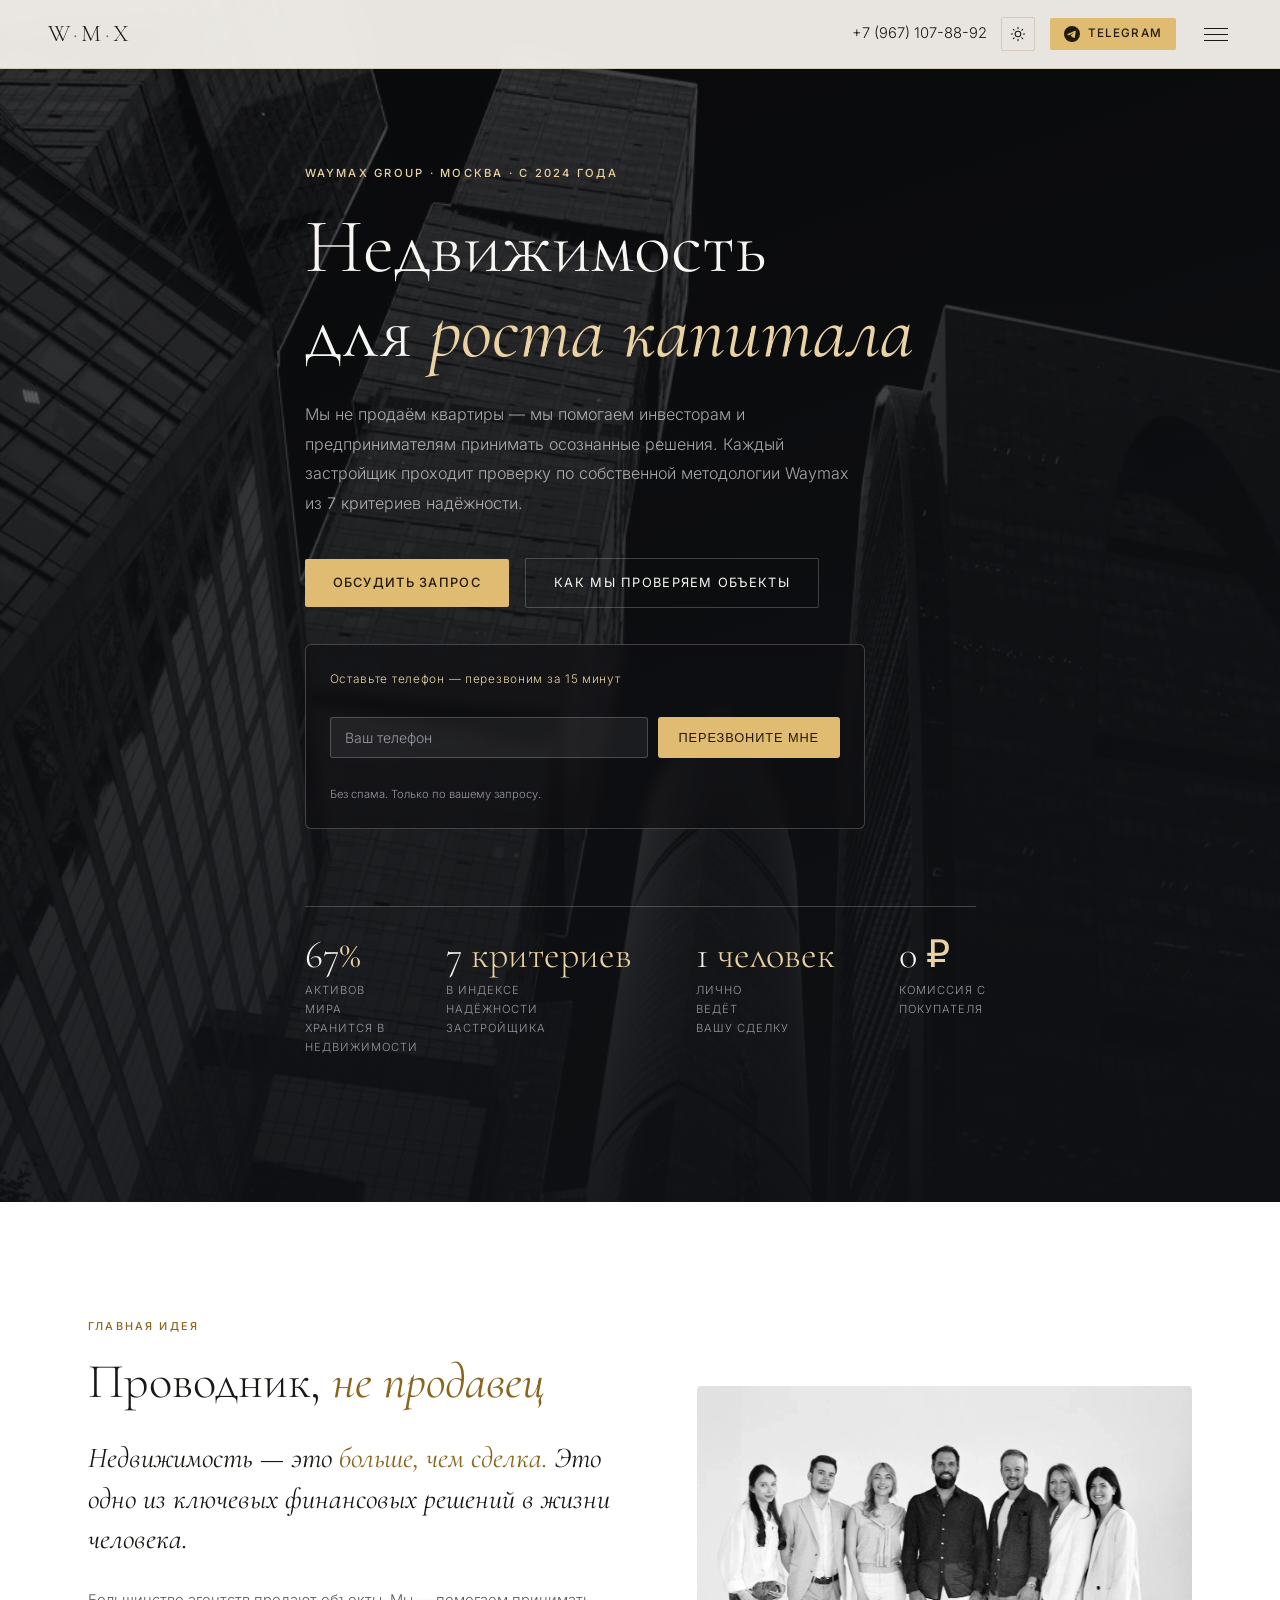
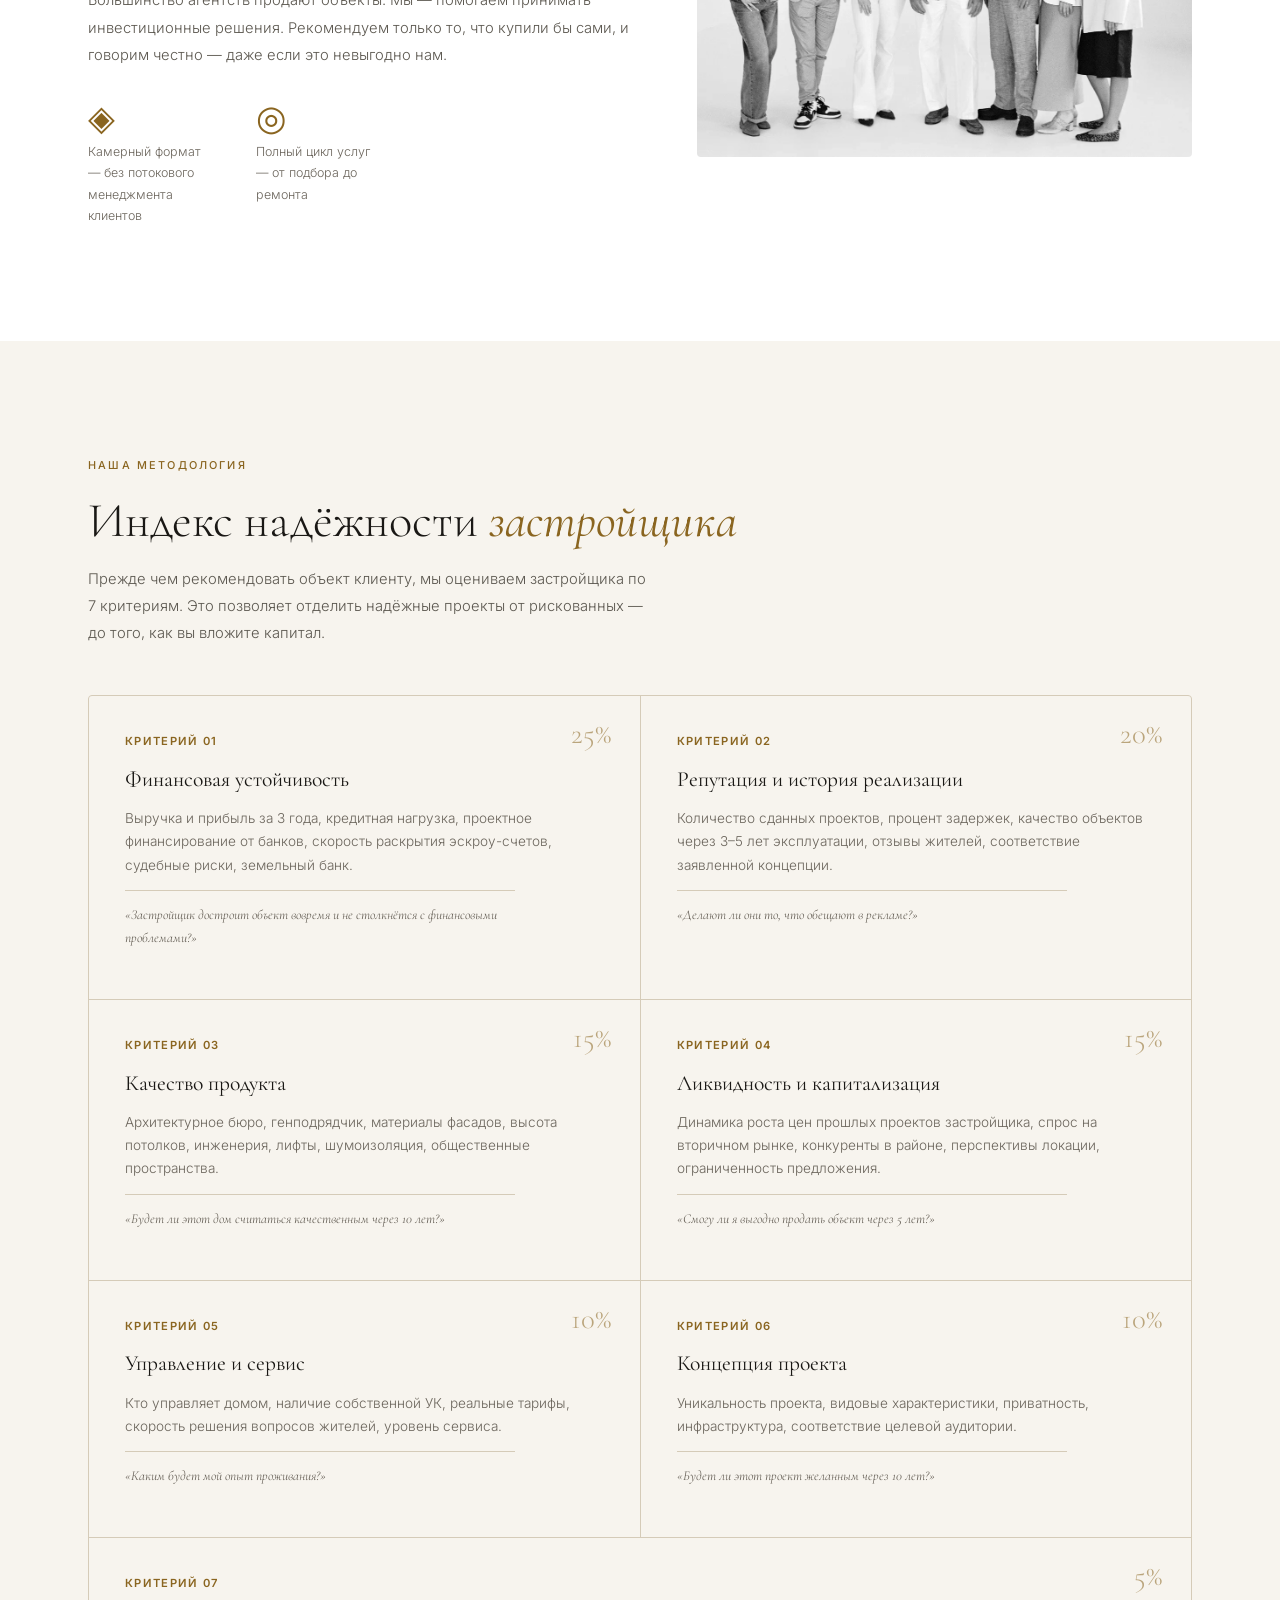
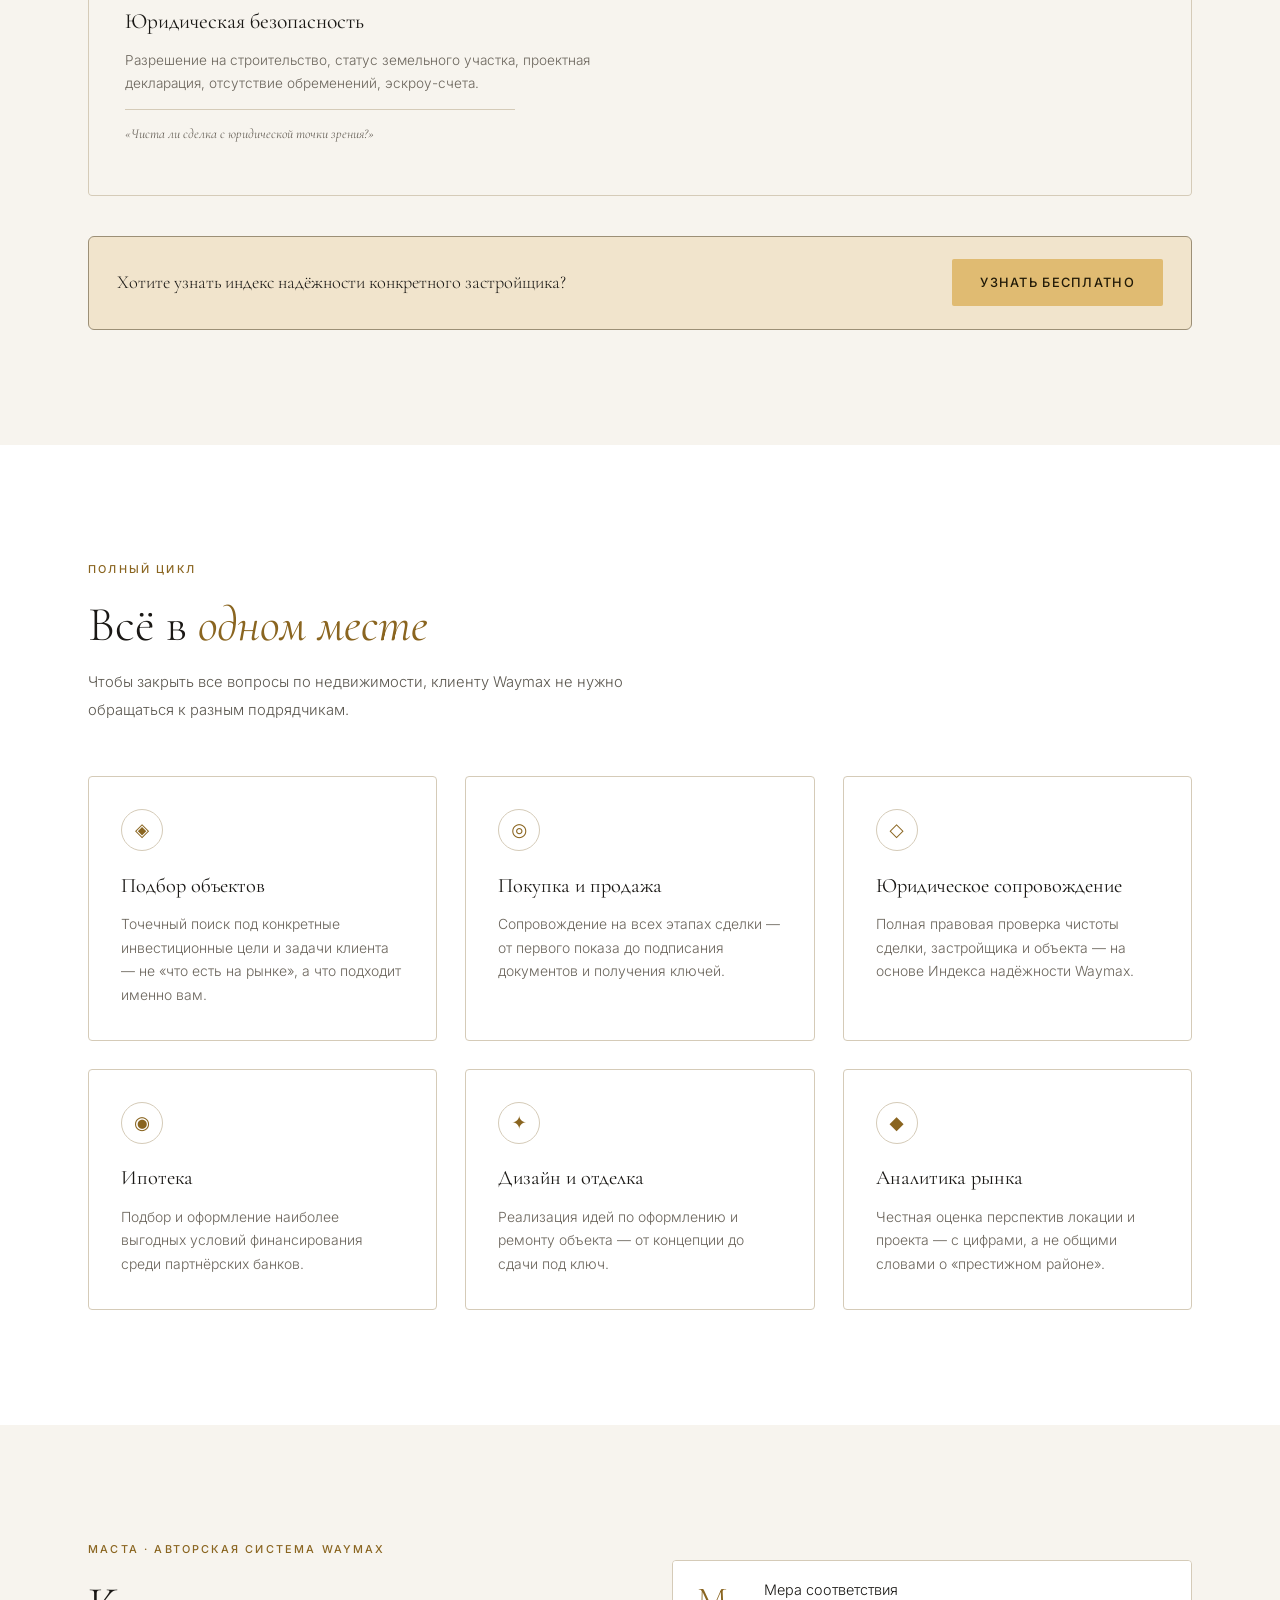
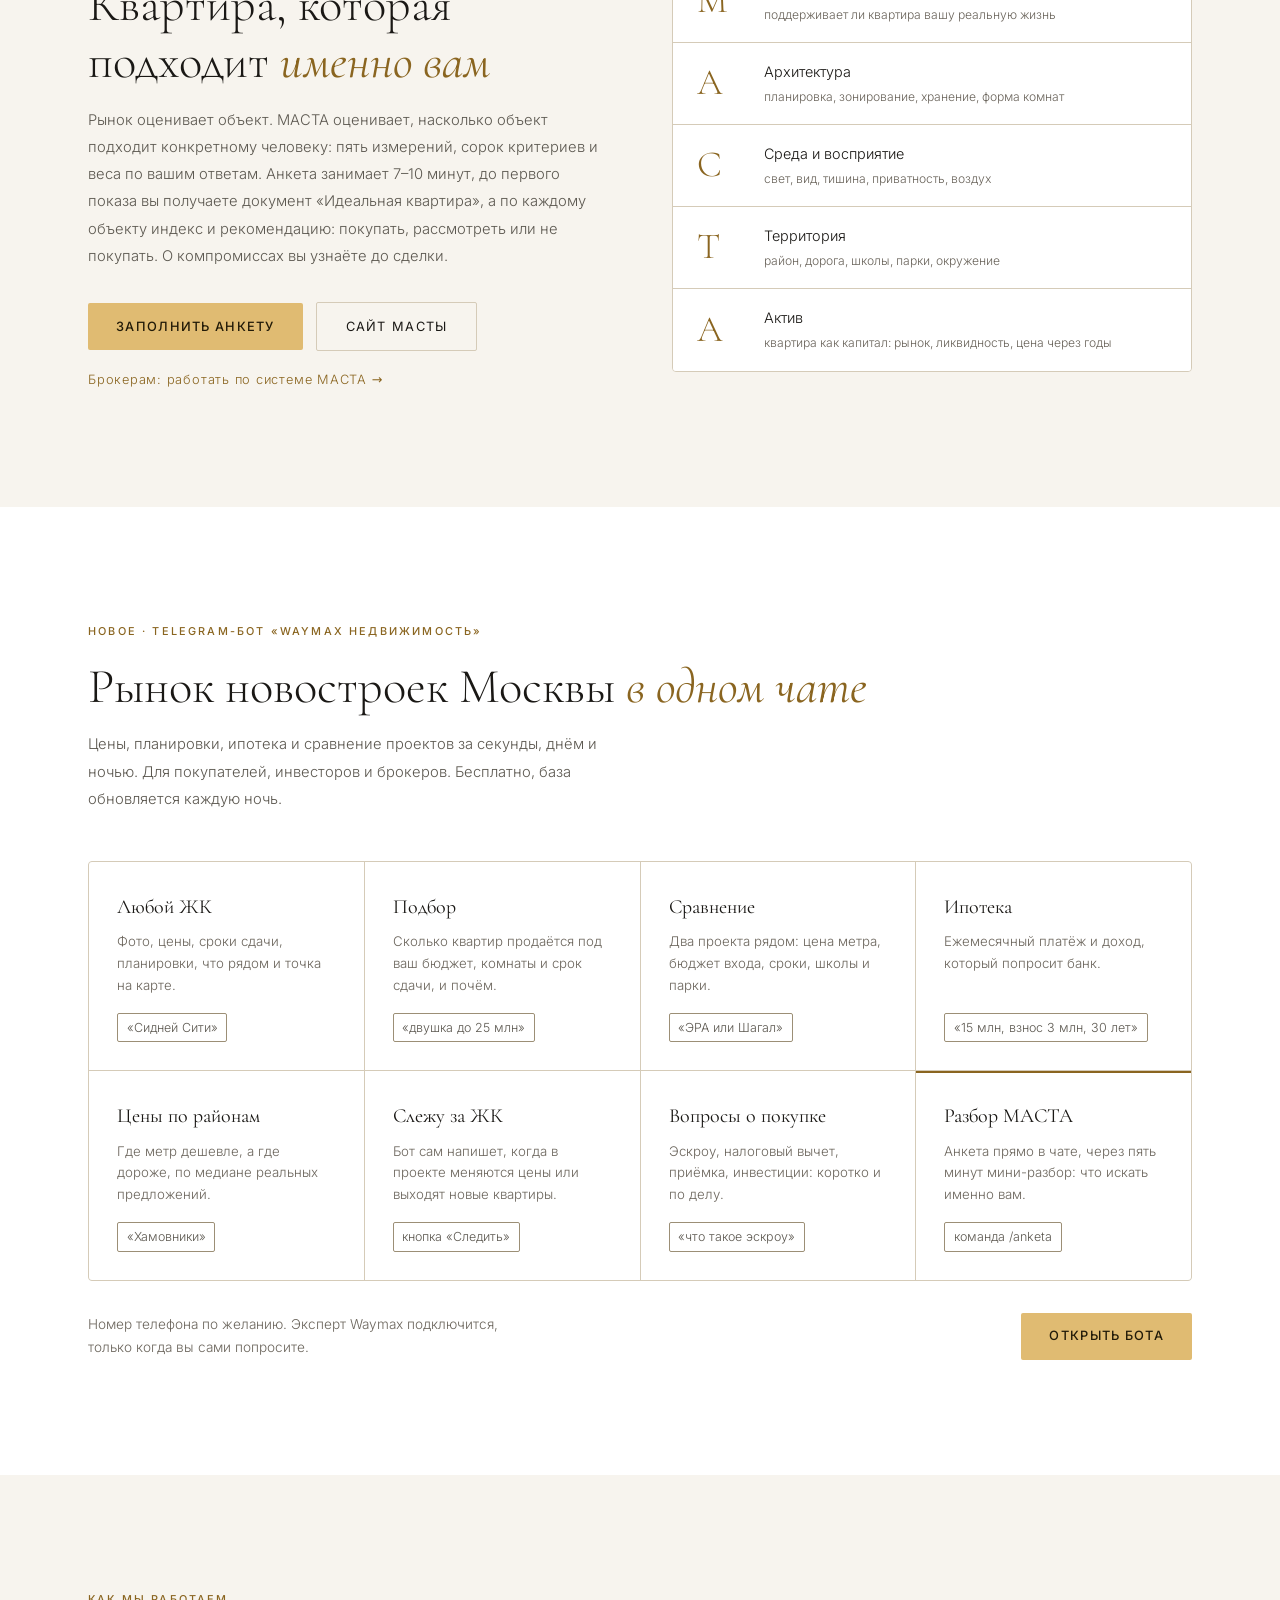
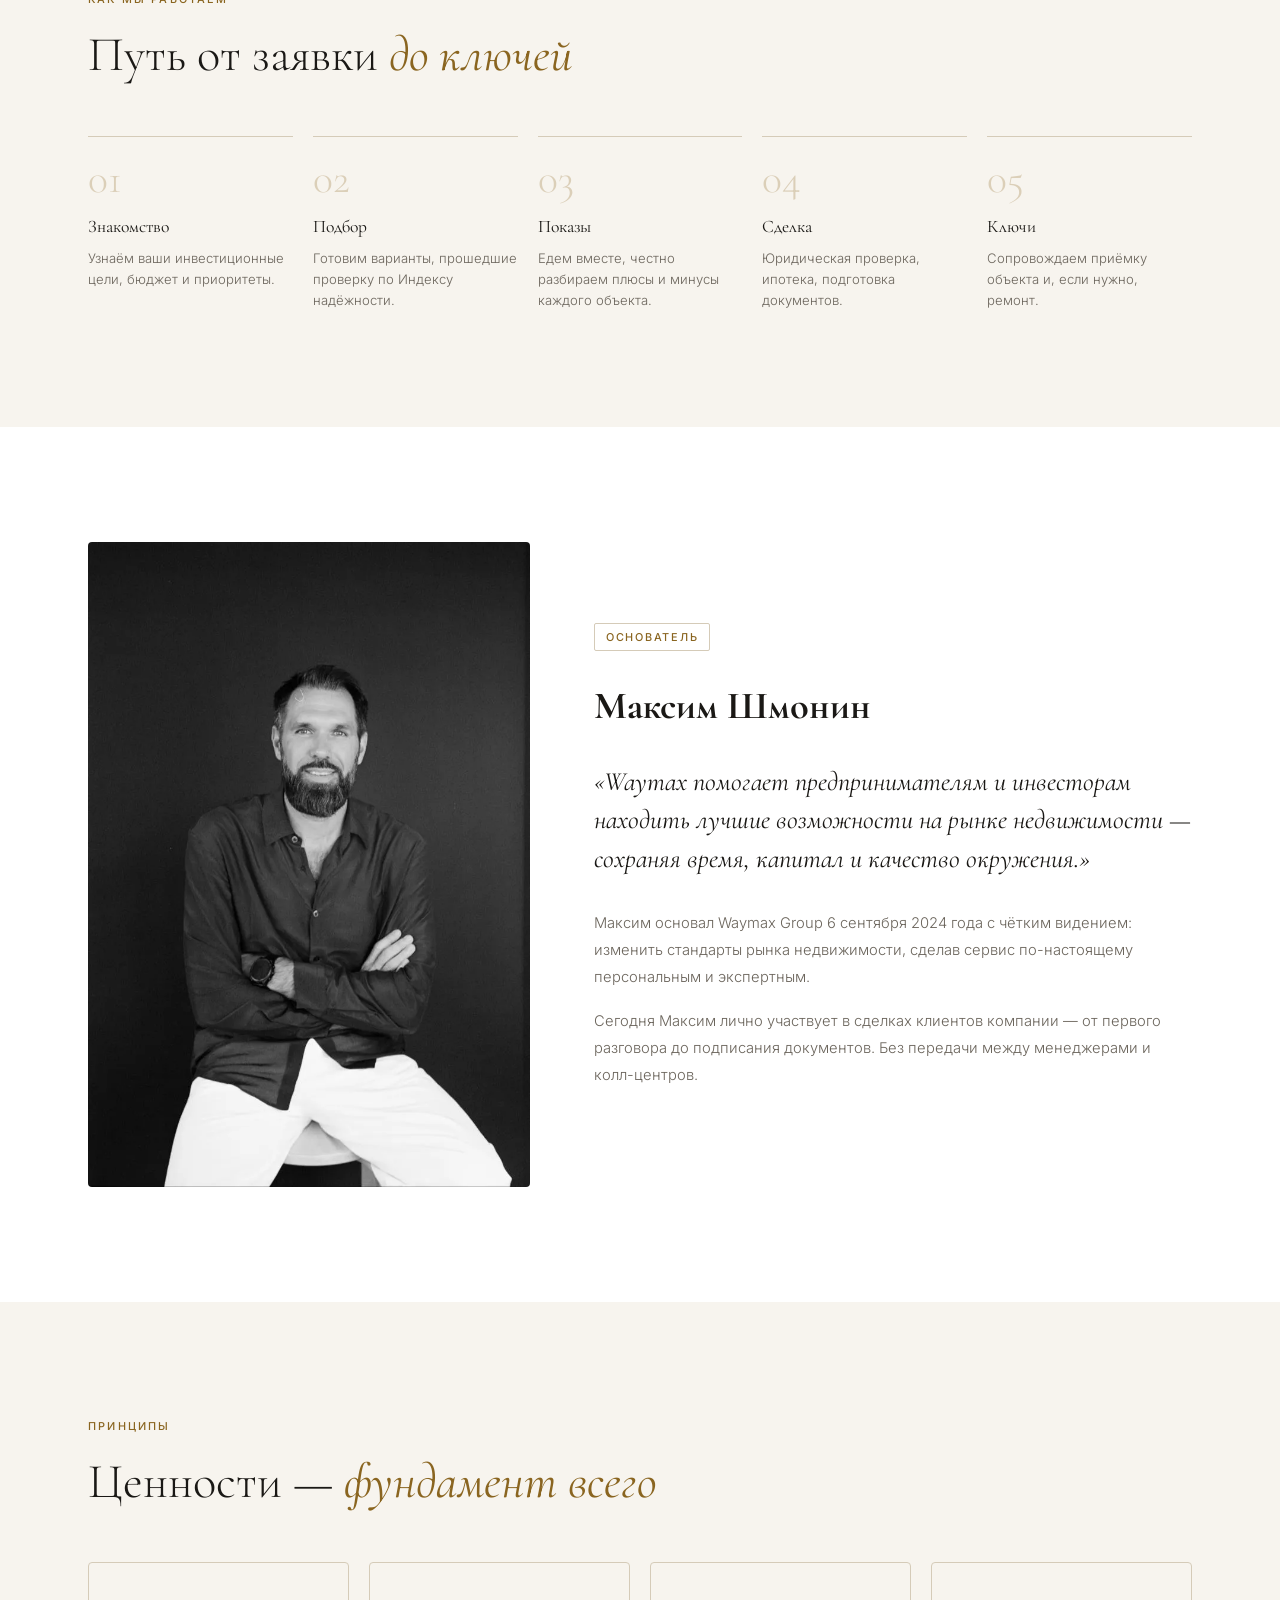
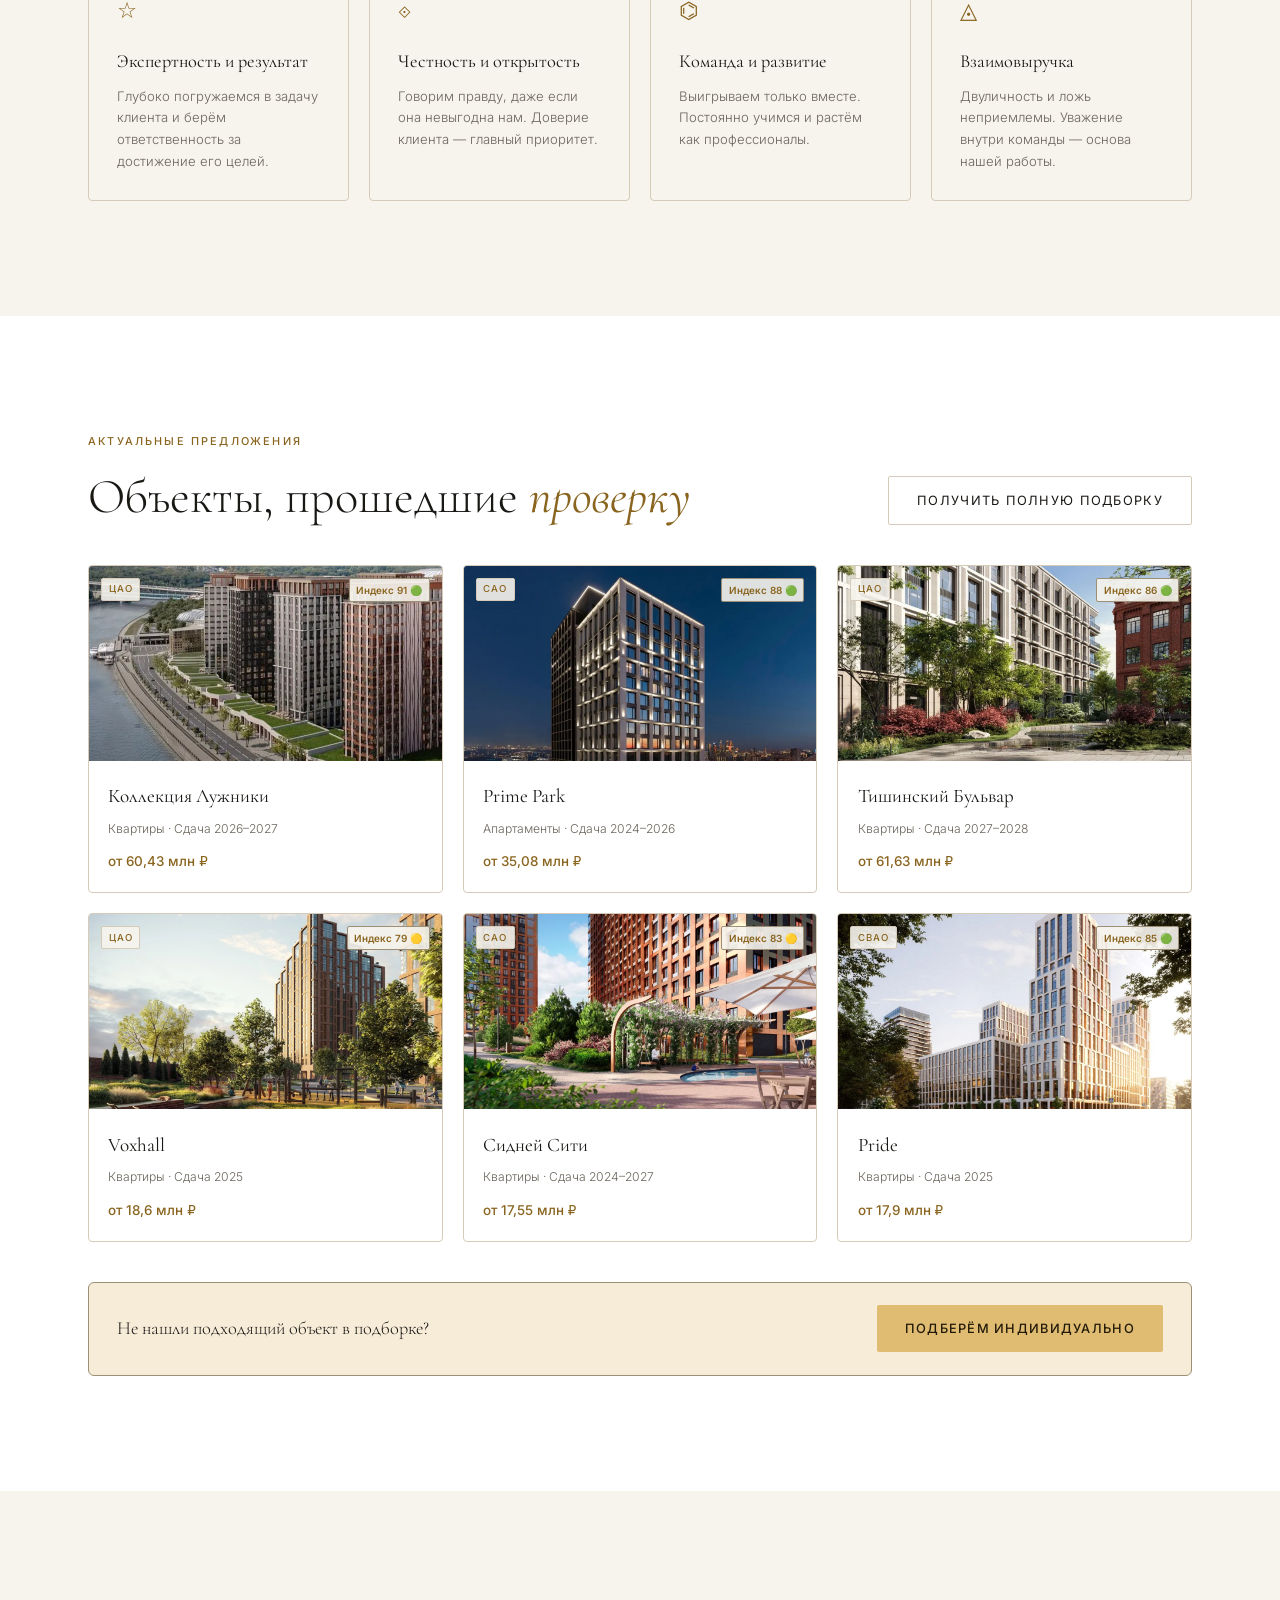
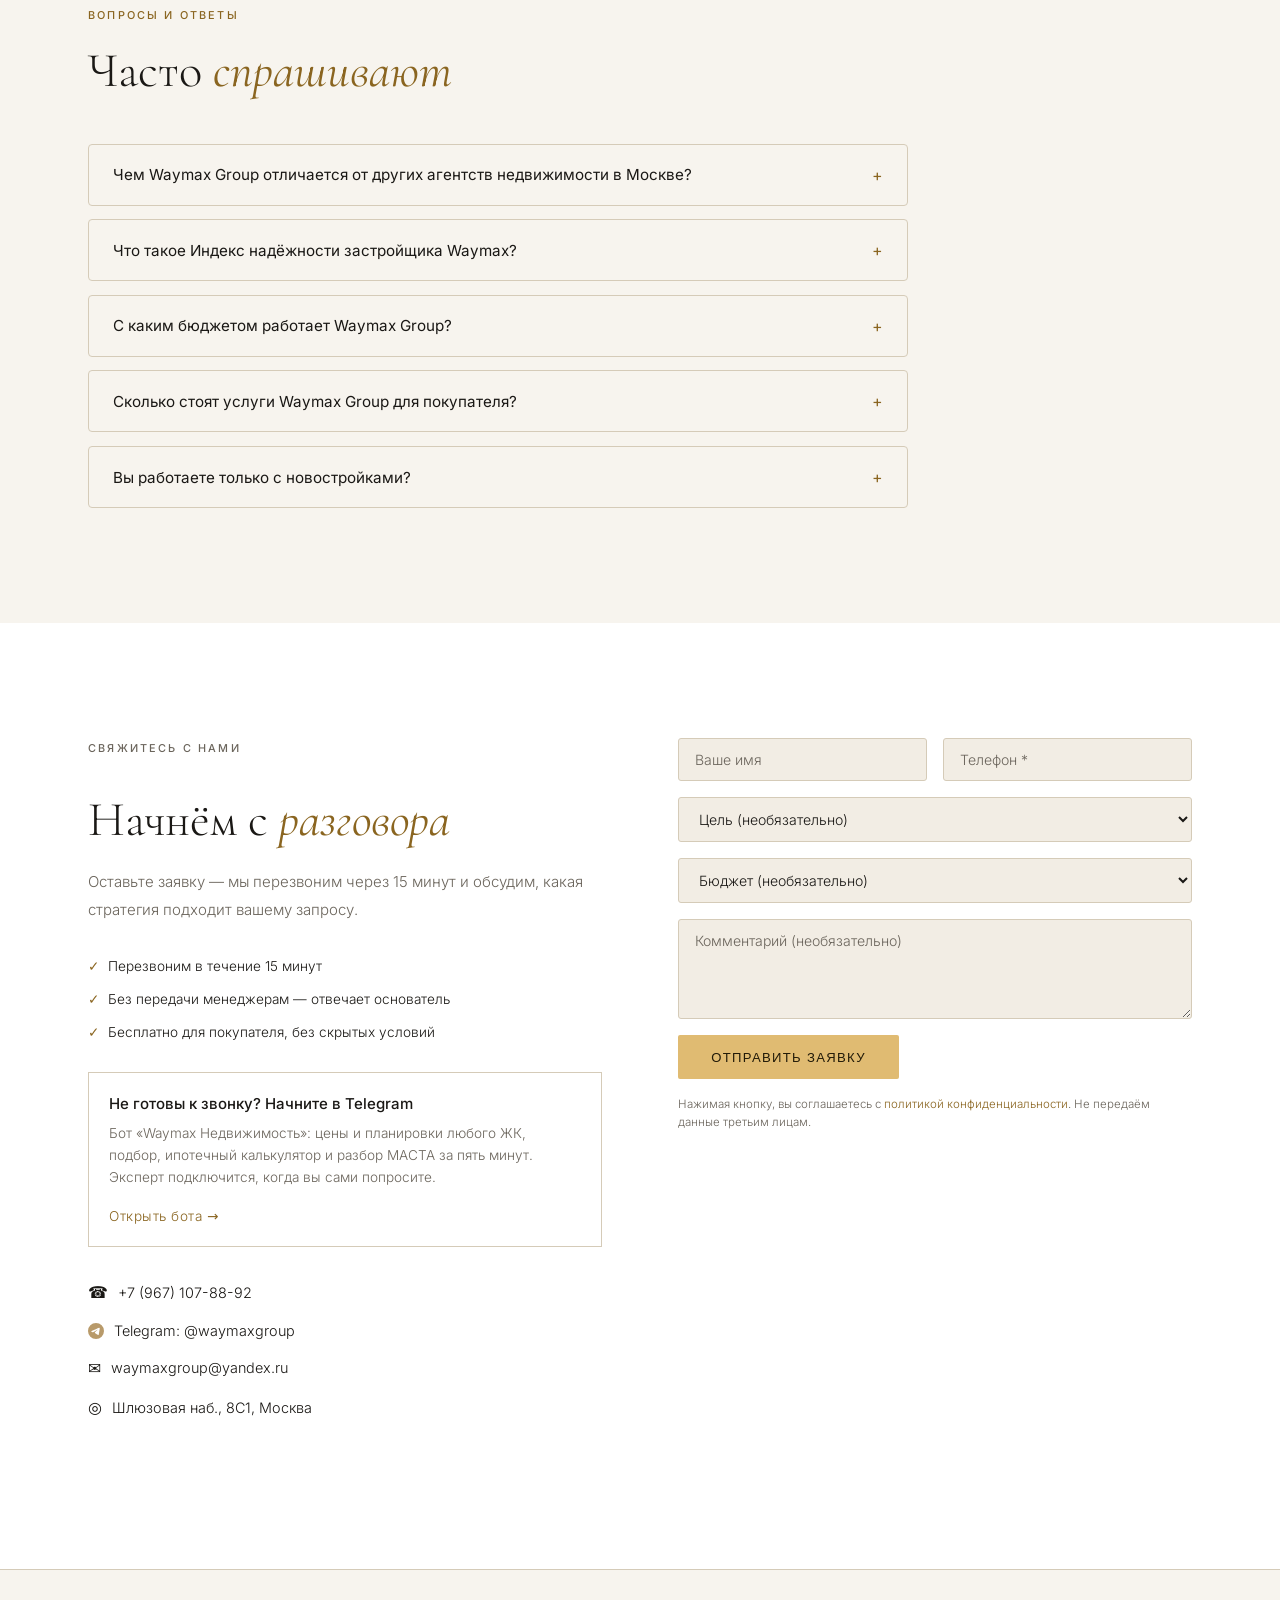
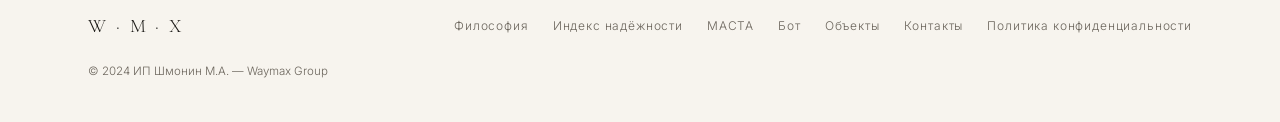
==== commit b18c9106: "Separate МАСТА and Бот sections with their own header items; header fits 8 items from 1300 px Co-Aut" ====
--- a/index.html
+++ b/index.html
@@ -230,18 +230,18 @@
     .header-inner { display: flex; align-items: center; justify-content: space-between; height: 68px; }
     .logo { font-family: var(--display); font-size: 1.5rem; font-weight: 300; letter-spacing: 0.15em; color: var(--fg); }
     .logo span { color: var(--gold); }
-    nav { display: flex; gap: 1.6rem; align-items: center; }
+    nav { display: flex; gap: 1.2rem; align-items: center; }
     nav a { white-space: nowrap; }
     /* Шапка шире колонки текста: в 1200 px шесть пунктов, телефон, тема и Telegram не
        помещались никогда — кнопка Telegram выходила за сетку на 67 px на любой ширине. */
     header .container { max-width: 1400px; }
-    .header-inner { gap: 2rem; }
+    .header-inner { gap: 1.5rem; }
     nav a {
-      font-size: 0.76rem; font-weight: 400; letter-spacing: 0.09em; text-transform: uppercase;
+      font-size: 0.76rem; font-weight: 400; letter-spacing: 0.07em; text-transform: uppercase;
       color: var(--muted); transition: color 0.2s;
     }
     nav a:hover { color: var(--gold); }
-    .header-cta { display: flex; align-items: center; gap: 1.25rem; }
+    .header-cta { display: flex; align-items: center; gap: 0.9rem; }
     .phone-link { font-size: 0.92rem; color: var(--fg); white-space: nowrap; }
     .phone-link:hover { color: var(--gold); }
     .btn-tg {
@@ -267,11 +267,12 @@
     }
     .burger { display: none; flex-direction: column; gap: 5px; cursor: pointer; padding: 4px; }
     .burger span { display: block; width: 24px; height: 1px; background: var(--fg); }
-    /* Шапка в одну строку помещается от 1280 px (замер 29.09.2026). Уже — меню уходит
+    /* Восемь пунктов, телефон, тема и Telegram в одну строку помещаются от 1300 px
+       (замер 29.09.2026, с МАСТА и Ботом в меню). Уже — меню уходит
        в бургер: иначе пункты рвались на две строки, «Контакты» слипались с телефоном,
        а кнопка Telegram обрезалась краем экрана. Новый пункт в шапку — только с новым
        замером. */
-    @media (max-width: 1279px) {
+    @media (max-width: 1299px) {
       nav { display: none; }
       .burger { display: flex; }
       .header-cta { margin-left: auto; }
@@ -419,26 +420,36 @@
     .inline-cta p { font-size: 0.95rem; color: var(--fg); font-family: var(--display); font-size: 1.15rem; }
     .inline-cta .btn-primary { flex-shrink: 0; }
 
-    /* ── TOOLS: бот и МАСТА (29.09.2026) ──
-       Встал после «Полного цикла», поэтому фоны разделов ниже сдвинуты на один:
-       чередование bg / bg-2 не должно ломаться двумя одинаковыми полосами подряд. */
-    #tools { background: var(--bg); }
-    .tools-grid { display: grid; grid-template-columns: 1fr 1fr; gap: clamp(1rem, 3vw, 1.75rem); margin-top: 3.25rem; }
-    .tool-card { display: flex; flex-direction: column; padding: clamp(1.5rem, 3vw, 2.4rem); border: 1px solid var(--border); border-radius: 4px; background: var(--bg-2); transition: border-color 0.3s; }
-    .tool-card:hover { border-color: var(--gold); }
-    .tool-tag { font-size: 0.68rem; font-weight: 500; letter-spacing: 0.2em; text-transform: uppercase; color: var(--gold); margin-bottom: 0.9rem; }
-    .tool-card h3 { font-family: var(--display); font-size: clamp(1.45rem, 2.2vw, 1.9rem); font-weight: 400; line-height: 1.25; color: var(--fg); margin-bottom: 0.8rem; text-wrap: balance; }
-    .tool-card > p { font-size: 0.9rem; color: var(--fg-soft); line-height: 1.75; margin-bottom: 1.4rem; }
-    .tool-list { margin-bottom: 1.8rem; }
-    .tool-list li { display: grid; grid-template-columns: 1.1rem 1fr; gap: 0.5rem; padding: 0.7rem 0; border-top: 1px solid var(--border); font-size: 0.87rem; color: var(--muted); line-height: 1.6; }
-    .tool-list li::before { content: "—"; color: var(--gold); }
-    .tool-list b { color: var(--fg); font-weight: 400; }
-    .tool-list q { color: var(--fg-soft); font-style: italic; quotes: "«" "»"; white-space: nowrap; }
-    .tool-actions { margin-top: auto; display: flex; gap: 0.75rem; flex-wrap: wrap; align-items: center; }
-    .tool-actions a { padding-left: 1.6em; padding-right: 1.6em; }
-    .tool-note { font-size: 0.78rem; color: var(--muted); margin-top: 1rem; }
-    .tool-link { font-size: 0.78rem; letter-spacing: 0.06em; color: var(--gold); margin-top: 1.1rem; display: inline-block; }
-    .tool-link:hover { text-decoration: underline; }
+    /* ── МАСТА и БОТ (29.09.2026) ──
+       Два раздела после «Полного цикла», у каждого свой пункт в шапке (Макс, 29.09:
+       «отдельными блоками МАСТА и БОТ»). Два раздела подряд сохраняют чередование
+       bg / bg-2: #masta на bg, #bot на bg-2, дальше как было. */
+    #masta { background: var(--bg); }
+    #bot { background: var(--bg-2); }
+    .split { display: grid; grid-template-columns: 1fr 1fr; gap: clamp(2rem, 5vw, 4.5rem); align-items: center; }
+    .split .section-lead { margin: 1rem 0 2rem; }
+    .split-actions { display: flex; gap: 0.85rem; flex-wrap: wrap; align-items: center; }
+    .split-note { font-size: 0.8rem; color: var(--muted); margin-top: 1.1rem; }
+    .split-link { display: inline-block; font-size: 0.8rem; letter-spacing: 0.06em; color: var(--gold); margin-top: 1.1rem; }
+    .split-link:hover { text-decoration: underline; }
+    /* Пять букв МАСТА: имя метода и есть его устройство, поэтому буквы — главный рисунок. */
+    .masta-dims { border: 1px solid var(--border); border-radius: 4px; overflow: hidden; }
+    .masta-dim { display: grid; grid-template-columns: 3.2rem 1fr; gap: 1rem; align-items: center; padding: 1.05rem 1.5rem; border-top: 1px solid var(--border); background: var(--bg-2); }
+    .masta-dim:first-child { border-top: 0; }
+    .masta-dim b { font-family: var(--display); font-size: 2.3rem; font-weight: 300; color: var(--gold); line-height: 1; }
+    .masta-dim span { font-size: 0.9rem; color: var(--fg); }
+    .masta-dim small { display: block; font-size: 0.76rem; color: var(--muted); margin-top: 0.15rem; }
+    /* Бот: восемь умений плиткой, у каждой пример запроса — его можно отправить как есть. */
+    .bot-grid { display: grid; grid-template-columns: repeat(4, 1fr); gap: 1px; background: var(--border); border: 1px solid var(--border); border-radius: 4px; overflow: hidden; margin-top: 3rem; }
+    .bot-tile { background: var(--bg-2); padding: clamp(1.25rem, 2.4vw, 1.75rem); display: flex; flex-direction: column; }
+    .bot-tile h3 { font-family: var(--display); font-size: 1.25rem; font-weight: 400; color: var(--fg); margin-bottom: 0.45rem; }
+    .bot-tile p { font-size: 0.83rem; color: var(--muted); line-height: 1.65; margin-bottom: 1rem; }
+    /* q — фраза, которую можно отправить боту как есть; .cmd — кнопка или команда, без кавычек. */
+    .bot-tile q, .bot-tile .cmd { margin-top: auto; align-self: flex-start; font-size: 0.78rem; color: var(--fg-soft); border: 1px solid var(--border-w); border-radius: 2px; padding: 0.25em 0.7em; quotes: "«" "»"; }
+    .bot-tile .cmd { quotes: none; }
+    .bot-tile--gold { box-shadow: inset 0 2px 0 var(--gold); }
+    .bot-foot { display: flex; justify-content: space-between; align-items: center; gap: 1rem 2rem; flex-wrap: wrap; margin-top: 2rem; }
+    .bot-foot p { font-size: 0.85rem; color: var(--muted); max-width: 52ch; }
     /* ── HOW WE WORK / FULL CYCLE ── */
     #how { background: var(--bg-2); }
     .how-grid { display: grid; grid-template-columns: repeat(3, 1fr); gap: clamp(1rem, 3vw, 1.75rem); margin-top: 3.25rem; }
@@ -449,7 +460,7 @@
     .how-card p { font-size: 0.87rem; color: var(--muted); line-height: 1.7; }
 
     /* ── PROCESS STEPS ── */
-    #process { background: var(--bg-2); }
+    #process { background: var(--bg); }
     .steps-grid { display: grid; grid-template-columns: repeat(5, 1fr); gap: clamp(0.75rem, 2vw, 1.25rem); margin-top: 3.25rem; }
     .step { border-top: 1px solid var(--border); padding-top: 1.4rem; }
     .step-num { font-family: var(--display); font-size: 2.6rem; color: var(--gold-ghost); line-height: 1; margin-bottom: 0.7rem; }
@@ -457,7 +468,7 @@
     .step p { font-size: 0.82rem; color: var(--muted); line-height: 1.6; }
 
     /* ── FOUNDER ── */
-    #founder { background: var(--bg); }
+    #founder { background: var(--bg-2); }
     .founder-grid { display: grid; grid-template-columns: 0.85fr 1.15fr; gap: clamp(2rem, 5vw, 4rem); align-items: center; }
     .founder-img { border-radius: 4px; overflow: hidden; filter: grayscale(1); }
     .founder-img img { width: 100%; display: block; }
@@ -470,7 +481,7 @@
     .founder-name { font-family: var(--display); font-size: clamp(1.8rem, 3vw, 2.4rem); color: var(--fg); margin-bottom: 0.2rem; }
 
     /* ── VALUES ── */
-    #values { background: var(--bg-2); }
+    #values { background: var(--bg); }
     .values-grid { display: grid; grid-template-columns: repeat(4, 1fr); gap: clamp(0.85rem, 2vw, 1.25rem); margin-top: 3.25rem; }
     .value-card { border: 1px solid var(--border); border-radius: 4px; padding: clamp(1.25rem, 2.5vw, 1.75rem); }
     .value-icon { font-size: 1.4rem; color: var(--gold); margin-bottom: 1rem; }
@@ -478,7 +489,7 @@
     .value-card p { font-size: 0.82rem; color: var(--muted); line-height: 1.65; }
 
     /* ── OBJECTS ── */
-    #objects { background: var(--bg); }
+    #objects { background: var(--bg-2); }
     .objects-header { display: flex; align-items: flex-end; justify-content: space-between; margin-bottom: 2.5rem; gap: 1.5rem; flex-wrap: wrap; }
     .objects-grid { display: grid; grid-template-columns: repeat(3, 1fr); gap: clamp(0.75rem, 2vw, 1.25rem); }
     .obj-card { display: block; border: 1px solid var(--border); border-radius: 4px; overflow: hidden; transition: border-color 0.3s, transform 0.3s; cursor: pointer; }
@@ -494,7 +505,7 @@
     .obj-price { font-size: 0.84rem; font-weight: 500; color: var(--gold); }
 
     /* ── FAQ (SEO + AI answer engines) ── */
-    #faq { background: var(--bg-2); }
+    #faq { background: var(--bg); }
     .faq-list { margin-top: 2.75rem; display: flex; flex-direction: column; gap: 0.85rem; max-width: 820px; }
     .faq-item { border: 1px solid var(--border); border-radius: 4px; overflow: hidden; }
     .faq-q {
@@ -509,7 +520,7 @@
     .faq-a p { font-size: 0.87rem; color: var(--muted); line-height: 1.8; }
 
     /* ── CONTACT ── */
-    #contact { background: var(--bg); }
+    #contact { background: var(--bg-2); }
     .contact-wrap { display: grid; grid-template-columns: 1fr 1fr; gap: clamp(2rem, 6vw, 5rem); align-items: start; }
     .contact-info h2 { margin-bottom: 1.25rem; }
     .contact-info p { color: var(--muted); line-height: 1.85; margin-bottom: 2rem; }
@@ -584,7 +595,8 @@
       .phil-img { order: -1; }
       .index-grid { grid-template-columns: 1fr; }
       .how-grid { grid-template-columns: 1fr 1fr; }
-      .tools-grid { grid-template-columns: 1fr; }
+      .split { grid-template-columns: 1fr; }
+      .bot-grid { grid-template-columns: 1fr 1fr; }
       .steps-grid { grid-template-columns: repeat(2, 1fr); }
       .founder-grid { grid-template-columns: 1fr; }
       .founder-img { max-width: 320px; margin: 0 auto; }
@@ -595,6 +607,7 @@
     }
     @media (max-width: 620px) {
       .how-grid { grid-template-columns: 1fr; }
+      .bot-grid { grid-template-columns: 1fr; }
       .steps-grid { grid-template-columns: 1fr 1fr; }
       .values-grid { grid-template-columns: 1fr; }
       .objects-grid { grid-template-columns: 1fr; }
@@ -651,6 +664,8 @@
       <a href="index.html#philosophy">Философия</a>
       <a href="index.html#index-reliability">Индекс надёжности</a>
       <a href="index.html#how">Услуги</a>
+      <a href="index.html#masta">МАСТА</a>
+      <a href="index.html#bot">Бот</a>
       <a href="index.html#founder">Основатель</a>
       <a href="index.html#objects">Объекты</a>
       <a href="index.html#contact">Контакты</a>
@@ -680,7 +695,8 @@
   <a href="index.html#philosophy" onclick="closeMobileNav()">Философия</a>
   <a href="index.html#index-reliability" onclick="closeMobileNav()">Индекс надёжности</a>
   <a href="index.html#how" onclick="closeMobileNav()">Услуги</a>
-  <a href="index.html#tools" onclick="closeMobileNav()">Бот и МАСТА</a>
+  <a href="index.html#masta" onclick="closeMobileNav()">МАСТА</a>
+  <a href="index.html#bot" onclick="closeMobileNav()">Бот</a>
   <a href="index.html#founder" onclick="closeMobileNav()">Основатель</a>
   <a href="index.html#objects" onclick="closeMobileNav()">Объекты</a>
   <a href="index.html#contact" onclick="closeMobileNav()">Контакты</a>
@@ -859,47 +875,51 @@
   </div>
 </section>
 
-<!-- TOOLS: Telegram-бот «Waymax Недвижимость» и МАСТА. Ссылки на бота несут метку
-     start=site — в кабинете МАСТЫ видно, сколько людей пришло с этого сайта. Список
-     умений бота повторяет его «Что я умею» (work/masta, smartbot.WHAT_I_CAN). -->
-<section id="tools">
+<!-- МАСТА: коротко о методе и переход на masta.waymaxgroup.ru. Названия пяти измерений
+     и подписи взяты с сайта МАСТЫ (engine.DIM_RU, site.DIM_PITCH): поменялись там — поменять здесь. -->
+<section id="masta">
+  <div class="container split">
+    <div>
+      <p class="section-eyebrow reveal">МАСТА · авторская система Waymax</p>
+      <h2 class="reveal">Квартира, которая подходит <em>именно вам</em></h2>
+      <p class="section-lead reveal">Рынок оценивает объект. МАСТА оценивает, насколько объект подходит конкретному человеку: пять измерений, сорок критериев и веса по вашим ответам. Анкета занимает 7–10 минут, до первого показа вы получаете документ «Идеальная квартира», а по каждому объекту индекс и рекомендацию: покупать, рассмотреть или не покупать. О компромиссах вы узнаёте до сделки.</p>
+      <div class="split-actions reveal">
+        <a class="btn-primary" href="https://masta.waymaxgroup.ru/anketa" target="_blank" rel="noopener">Заполнить анкету</a>
+        <a class="btn-outline" href="https://masta.waymaxgroup.ru" target="_blank" rel="noopener">Сайт МАСТЫ</a>
+      </div>
+      <a class="split-link reveal" href="https://masta.waymaxgroup.ru/partneram" target="_blank" rel="noopener">Брокерам: работать по системе МАСТА →</a>
+    </div>
+    <div class="masta-dims reveal" aria-label="Пять измерений МАСТА">
+      <div class="masta-dim"><b>М</b><span>Мера соответствия<small>поддерживает ли квартира вашу реальную жизнь</small></span></div>
+      <div class="masta-dim"><b>А</b><span>Архитектура<small>планировка, зонирование, хранение, форма комнат</small></span></div>
+      <div class="masta-dim"><b>С</b><span>Среда и восприятие<small>свет, вид, тишина, приватность, воздух</small></span></div>
+      <div class="masta-dim"><b>Т</b><span>Территория<small>район, дорога, школы, парки, окружение</small></span></div>
+      <div class="masta-dim"><b>А</b><span>Актив<small>квартира как капитал: рынок, ликвидность, цена через годы</small></span></div>
+    </div>
+  </div>
+</section>
+
+<!-- БОТ «Waymax Недвижимость». Ссылки несут метку start=site — в кабинете МАСТЫ видно,
+     сколько людей пришло с этого сайта. Умения повторяют «Что я умею» в самом боте
+     (work/masta, smartbot.WHAT_I_CAN); примеры проверены на его базе 29.09.2026. -->
+<section id="bot">
   <div class="container">
-    <p class="section-eyebrow reveal">Новое в Waymax</p>
-    <h2 class="reveal">Покупайте <em>с цифрами</em> на руках</h2>
-    <p class="section-lead reveal" style="margin-top:1rem">То, что обычно знает только брокер, теперь у вас под рукой. Два собственных инструмента Waymax, бесплатно и без звонков.</p>
-    <div class="tools-grid">
-      <div class="tool-card reveal">
-        <div class="tool-tag">Telegram-бот · бесплатно</div>
-        <h3>Рынок новостроек Москвы — в одном чате</h3>
-        <p>Бот «Waymax Недвижимость» отвечает за секунды, днём и ночью. База обновляется каждую ночь.</p>
-        <ul class="tool-list">
-          <li><span><b>Любой ЖК</b>: фото, цены, сроки сдачи, планировки, что рядом и точка на карте</span></li>
-          <li><span><b>Подбор</b>: сколько квартир под ваш бюджет и срок сдачи и почём: <q>двушка до 25 млн</q></span></li>
-          <li><span><b>Сравнение</b> двух проектов по цене метра, срокам и инфраструктуре: <q>ЭРА или Шагал</q></span></li>
-          <li><span><b>Ипотека</b>: платёж и нужный доход: <q>15 млн, взнос 3 млн, 30 лет</q></span></li>
-          <li><span><b>Цены по районам</b> и <b>слежение за ЖК</b>: бот сам напишет, когда меняются цены</span></li>
-          <li><span><b>Разбор МАСТА</b> за пять минут: что искать именно вам</span></li>
-        </ul>
-        <div class="tool-actions">
-          <a class="btn-primary" href="https://t.me/waymaxgroup_bot?start=site" target="_blank" rel="noopener">Открыть бота</a>
-        </div>
-        <div class="tool-note">Номер телефона по желанию. Эксперт подключится, только когда вы попросите.</div>
-      </div>
-      <div class="tool-card reveal">
-        <div class="tool-tag">МАСТА · авторская система Waymax</div>
-        <h3>Квартира, которая подходит именно вам</h3>
-        <p>Рынок оценивает объект. МАСТА оценивает, насколько объект подходит конкретному человеку: пять измерений, сорок критериев и веса по вашим ответам. О компромиссах вы узнаёте до сделки.</p>
-        <ul class="tool-list">
-          <li><span><b>Анкета за 7–10 минут</b>: не только метраж и бюджет, но и то, как вы живёте</span></li>
-          <li><span><b>Документ «Идеальная квартира»</b> до первого показа, техзадание на поиск</span></li>
-          <li><span><b>Индекс МАСТА</b> по каждому объекту и рекомендация: покупать, рассмотреть или не покупать</span></li>
-        </ul>
-        <div class="tool-actions">
-          <a class="btn-primary" href="https://masta.waymaxgroup.ru/anketa" target="_blank" rel="noopener">Заполнить анкету</a>
-          <a class="btn-outline" href="https://masta.waymaxgroup.ru" target="_blank" rel="noopener">Как работает МАСТА</a>
-        </div>
-        <a class="tool-link" href="https://masta.waymaxgroup.ru/partneram" target="_blank" rel="noopener">Брокерам: работать по системе МАСТА →</a>
-      </div>
+    <p class="section-eyebrow reveal">Новое · Telegram-бот «Waymax Недвижимость»</p>
+    <h2 class="reveal">Рынок новостроек Москвы <em>в одном чате</em></h2>
+    <p class="section-lead reveal" style="margin-top:1rem">Цены, планировки, ипотека и сравнение проектов за секунды, днём и ночью. Для покупателей, инвесторов и брокеров. Бесплатно, база обновляется каждую ночь.</p>
+    <div class="bot-grid reveal">
+      <div class="bot-tile"><h3>Любой ЖК</h3><p>Фото, цены, сроки сдачи, планировки, что рядом и точка на карте.</p><q>Сидней Сити</q></div>
+      <div class="bot-tile"><h3>Подбор</h3><p>Сколько квартир продаётся под ваш бюджет, комнаты и срок сдачи, и почём.</p><q>двушка до 25 млн</q></div>
+      <div class="bot-tile"><h3>Сравнение</h3><p>Два проекта рядом: цена метра, бюджет входа, сроки, школы и парки.</p><q>ЭРА или Шагал</q></div>
+      <div class="bot-tile"><h3>Ипотека</h3><p>Ежемесячный платёж и доход, который попросит банк.</p><q>15 млн, взнос 3 млн, 30 лет</q></div>
+      <div class="bot-tile"><h3>Цены по районам</h3><p>Где метр дешевле, а где дороже, по медиане реальных предложений.</p><q>Хамовники</q></div>
+      <div class="bot-tile"><h3>Слежу за ЖК</h3><p>Бот сам напишет, когда в проекте меняются цены или выходят новые квартиры.</p><span class="cmd">кнопка «Следить»</span></div>
+      <div class="bot-tile"><h3>Вопросы о покупке</h3><p>Эскроу, налоговый вычет, приёмка, инвестиции: коротко и по делу.</p><q>что такое эскроу</q></div>
+      <div class="bot-tile bot-tile--gold"><h3>Разбор МАСТА</h3><p>Анкета прямо в чате, через пять минут мини-разбор: что искать именно вам.</p><span class="cmd">команда /anketa</span></div>
+    </div>
+    <div class="bot-foot reveal">
+      <p>Номер телефона по желанию. Эксперт Waymax подключится, только когда вы сами попросите.</p>
+      <a class="btn-primary" href="https://t.me/waymaxgroup_bot?start=site" target="_blank" rel="noopener">Открыть бота</a>
     </div>
   </div>
 </section>
@@ -1156,7 +1176,8 @@
     <div class="footer-links">
       <a href="index.html#philosophy">Философия</a>
       <a href="index.html#index-reliability">Индекс надёжности</a>
-      <a href="index.html#tools">Бот и МАСТА</a>
+      <a href="index.html#masta">МАСТА</a>
+      <a href="index.html#bot">Бот</a>
       <a href="index.html#objects">Объекты</a>
       <a href="index.html#contact">Контакты</a>
       <a href='privacy.html'>Политика конфиденциальности</a>
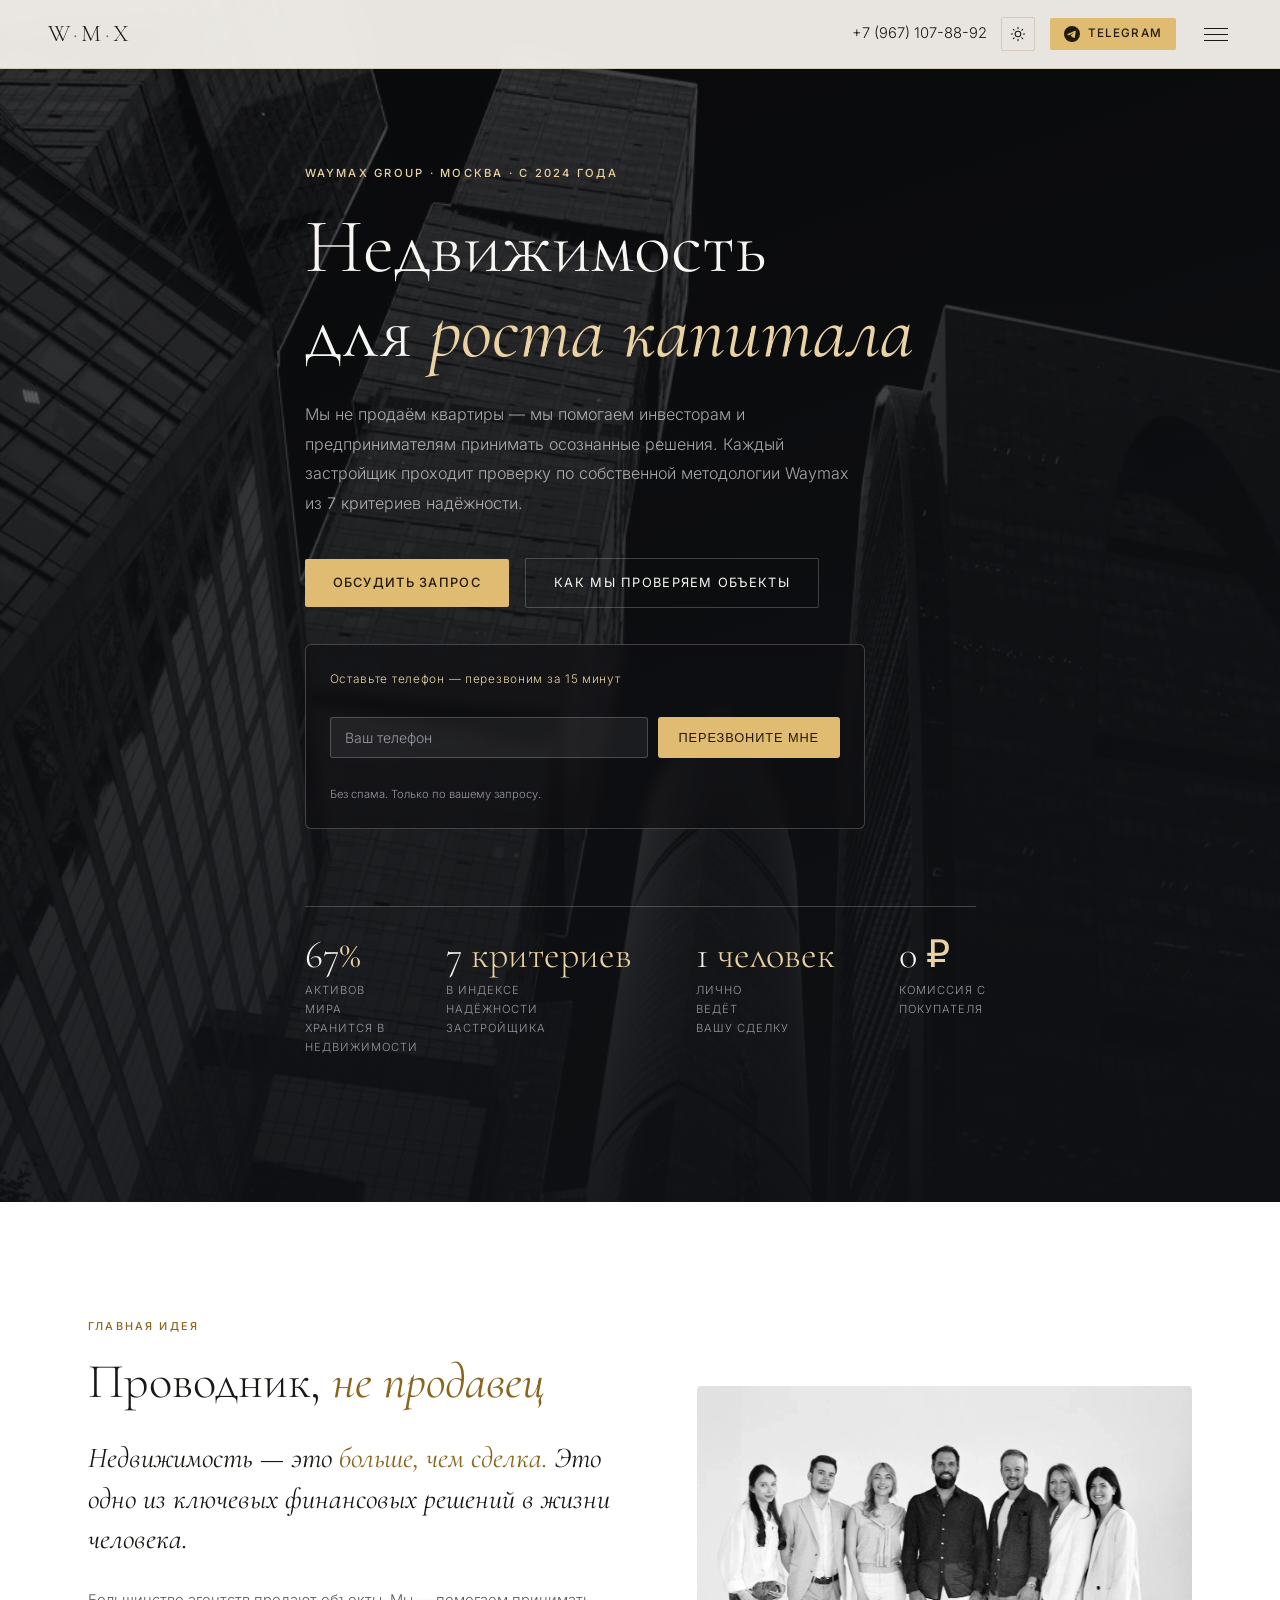
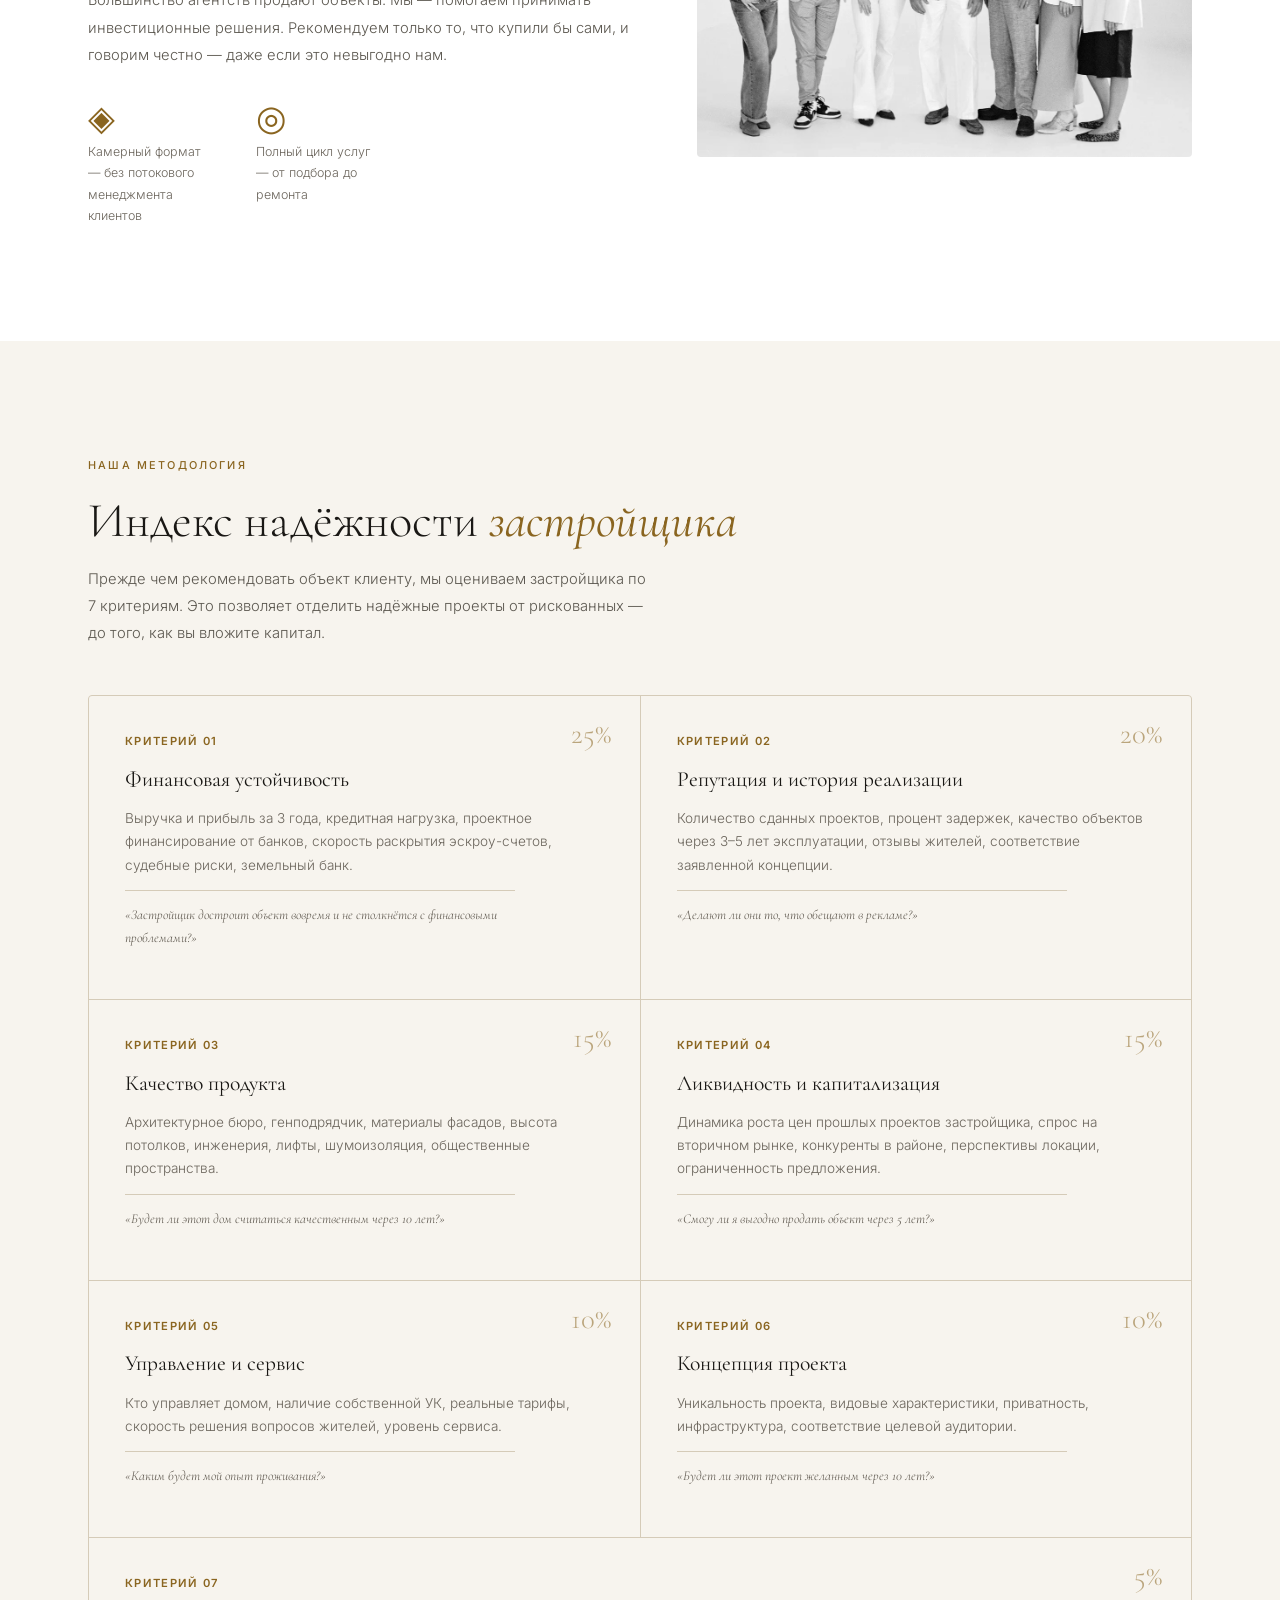
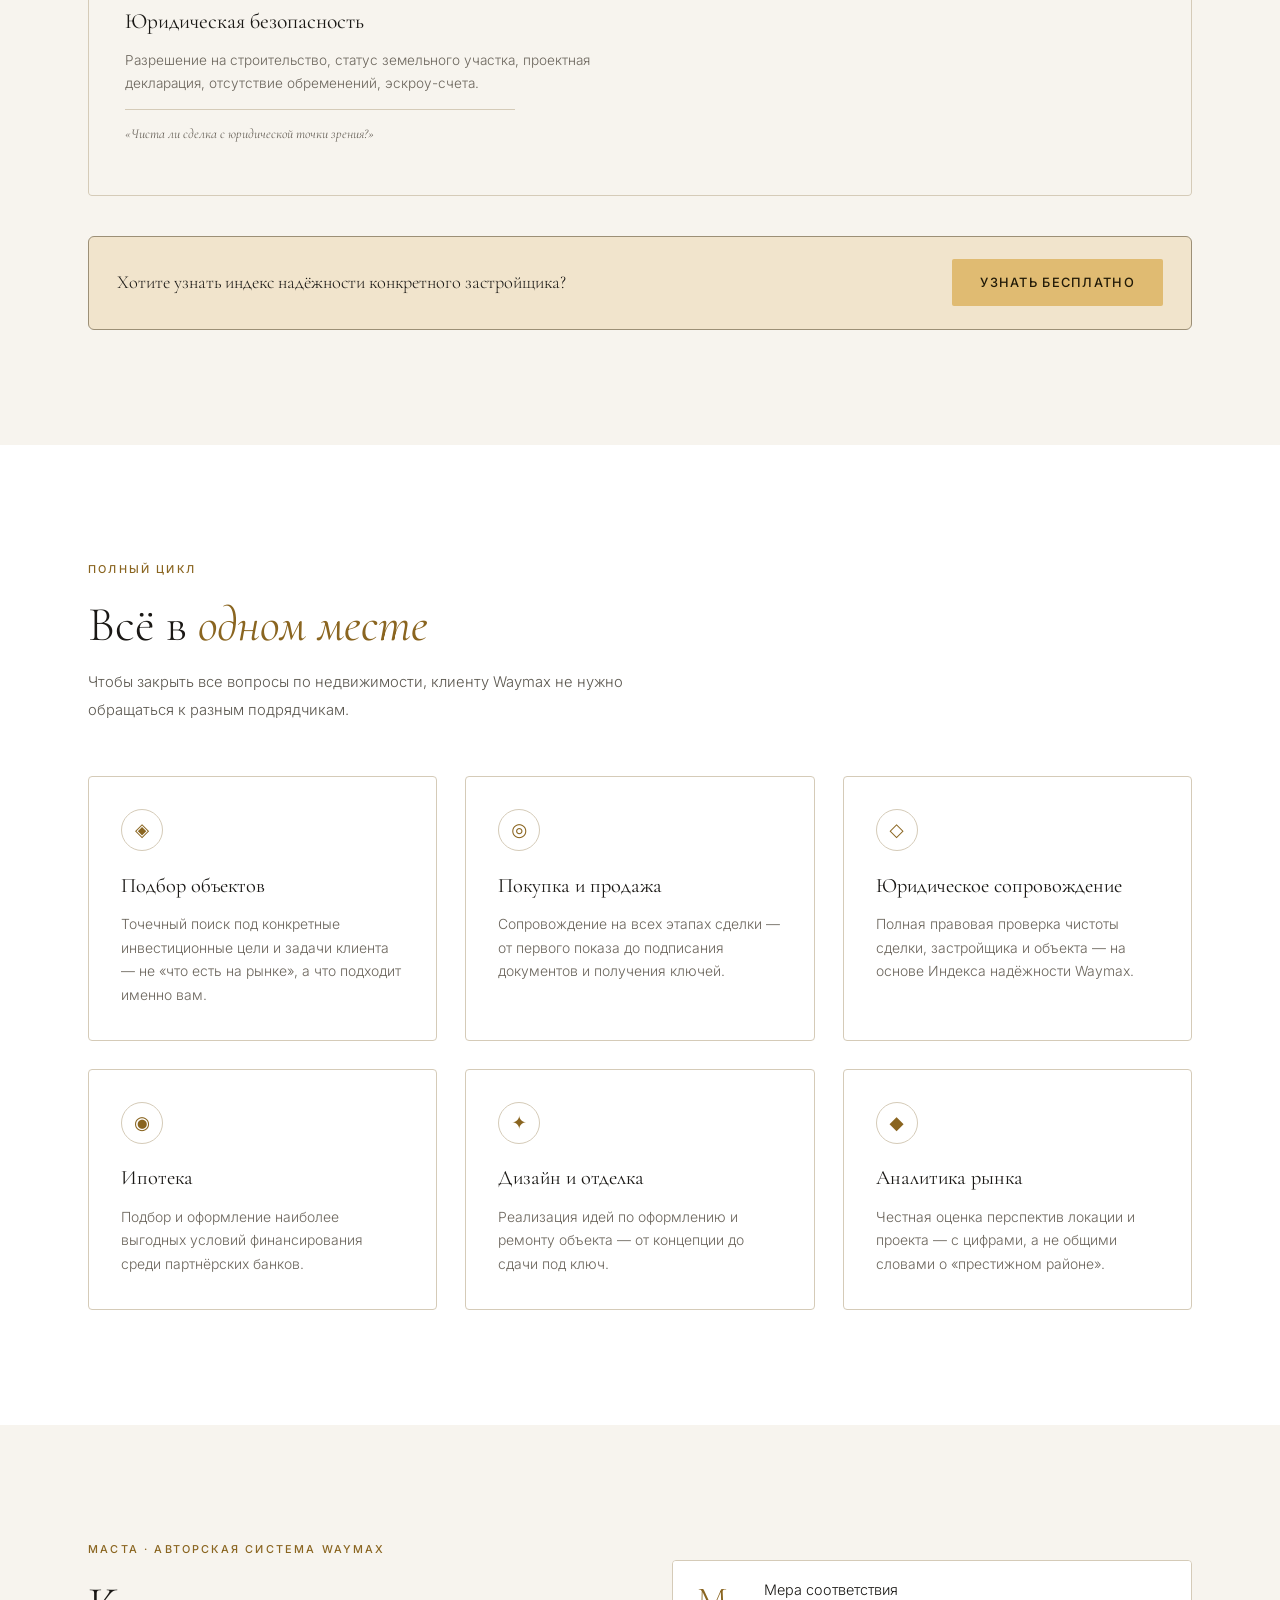
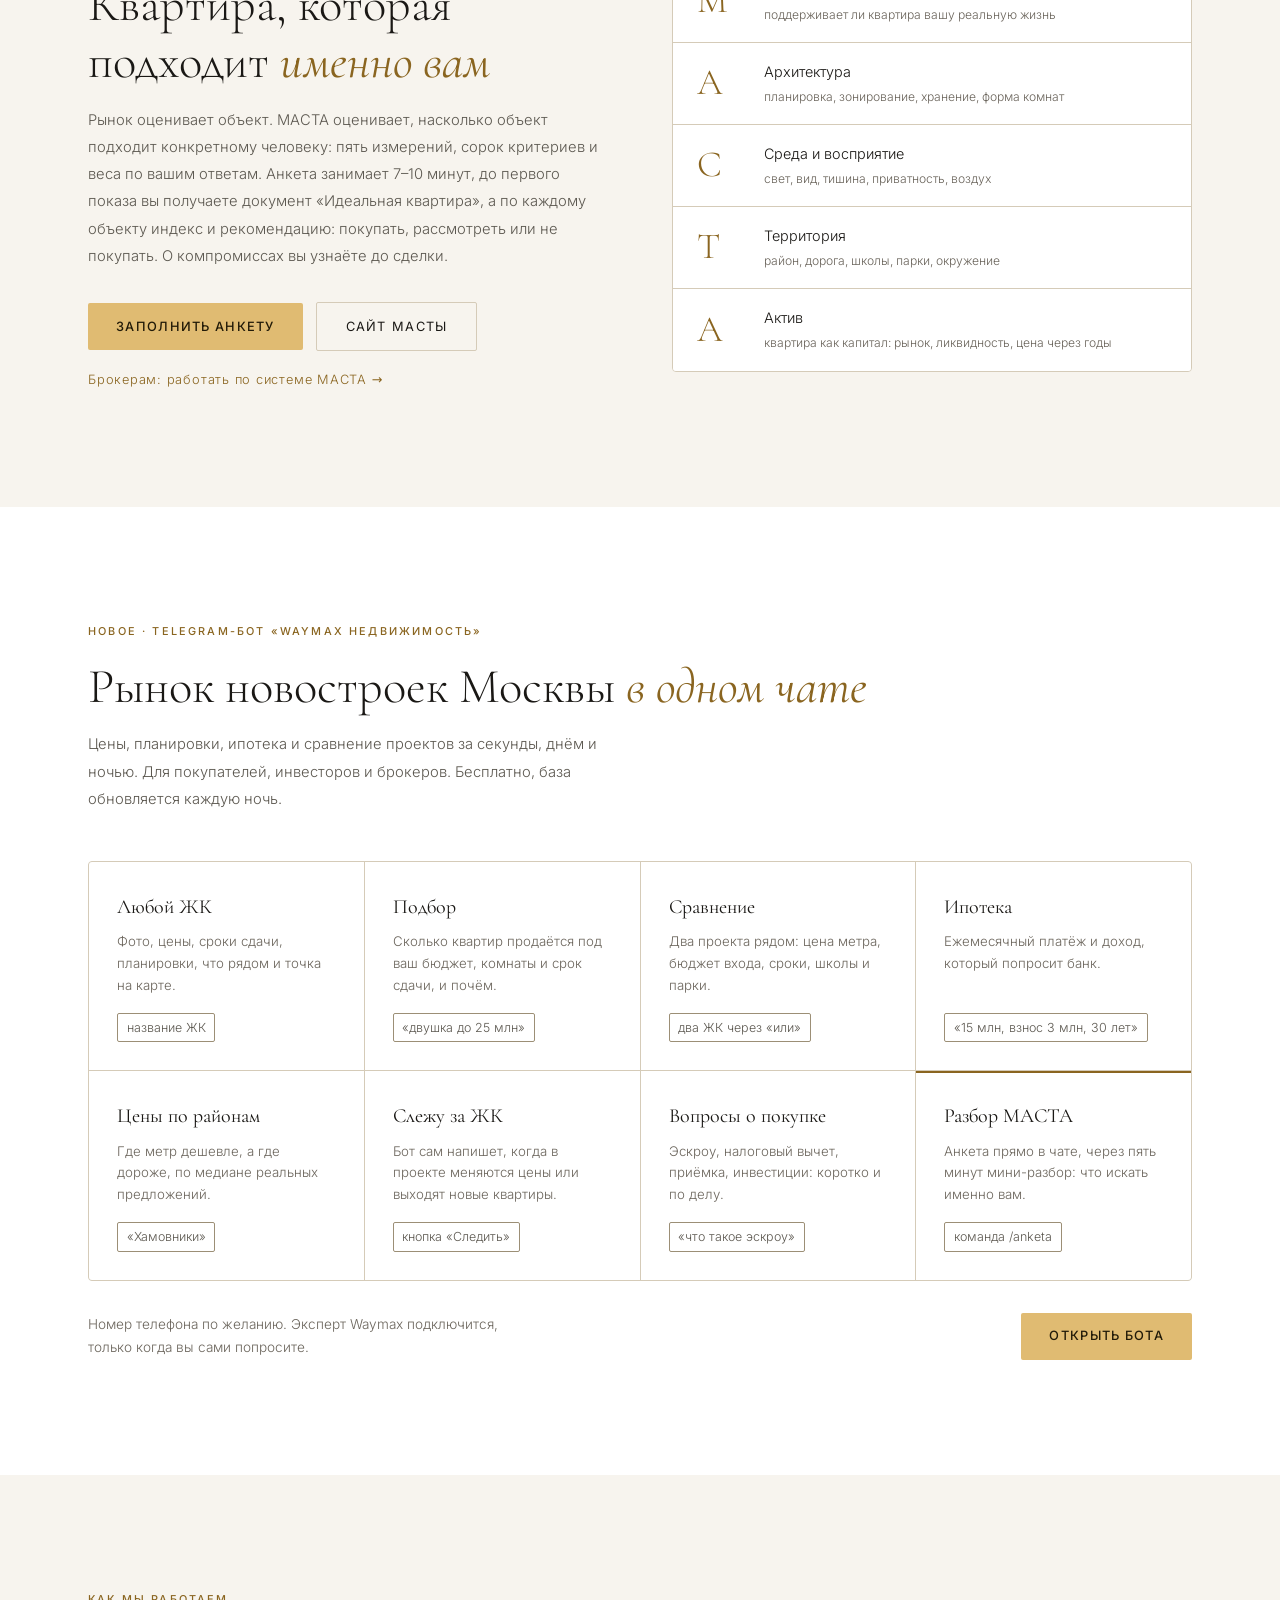
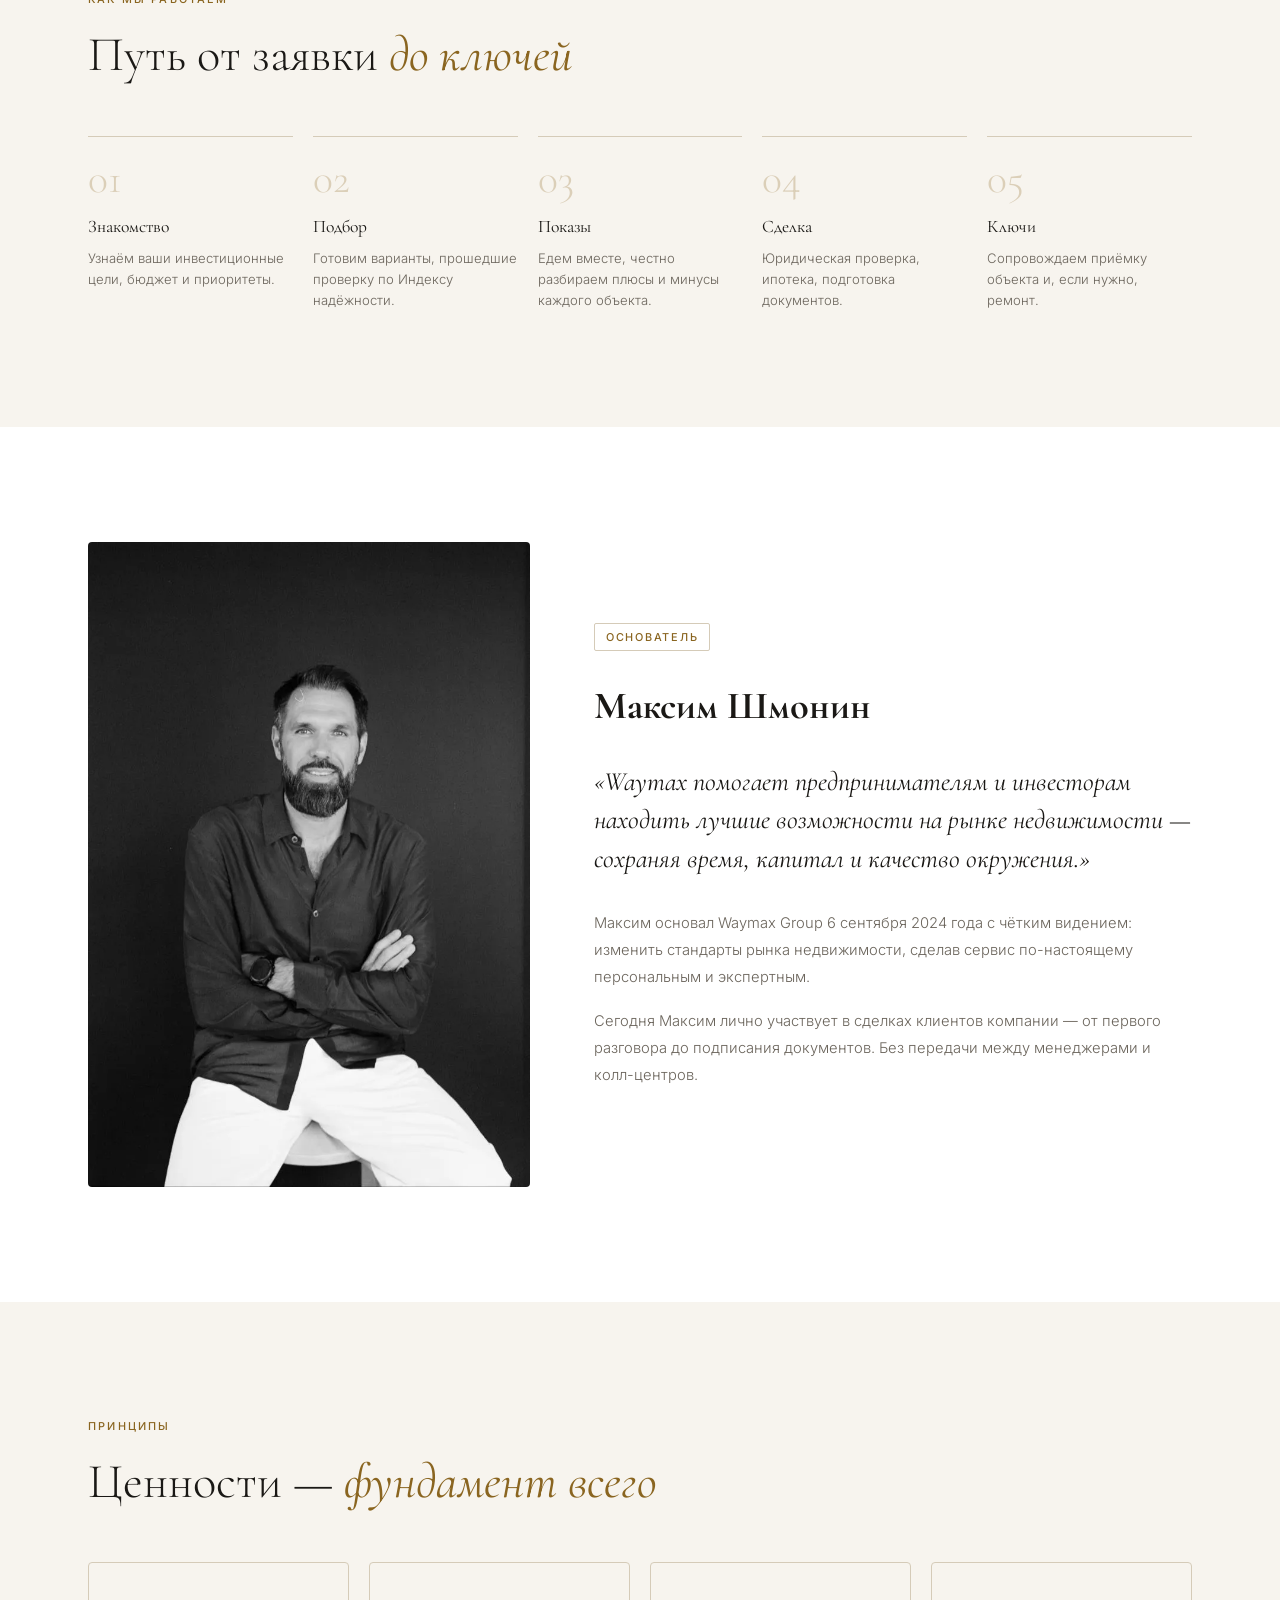
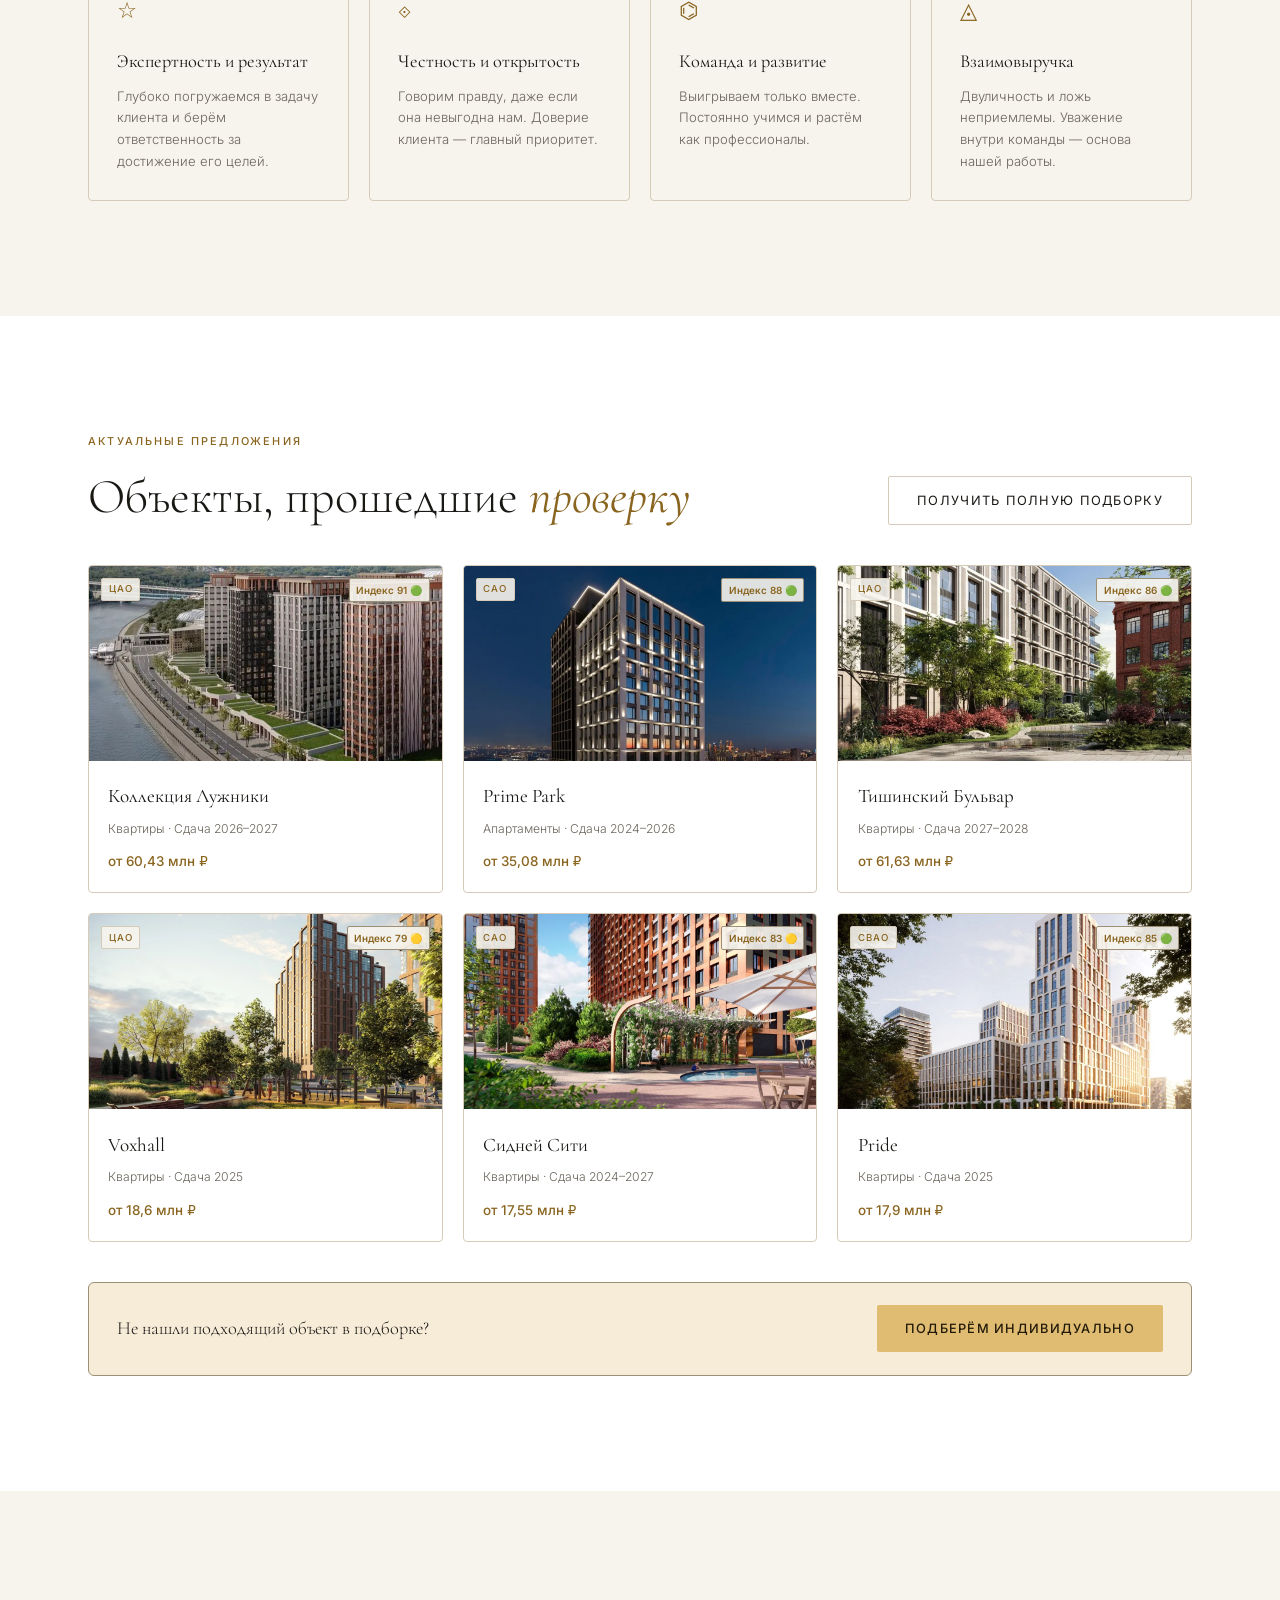
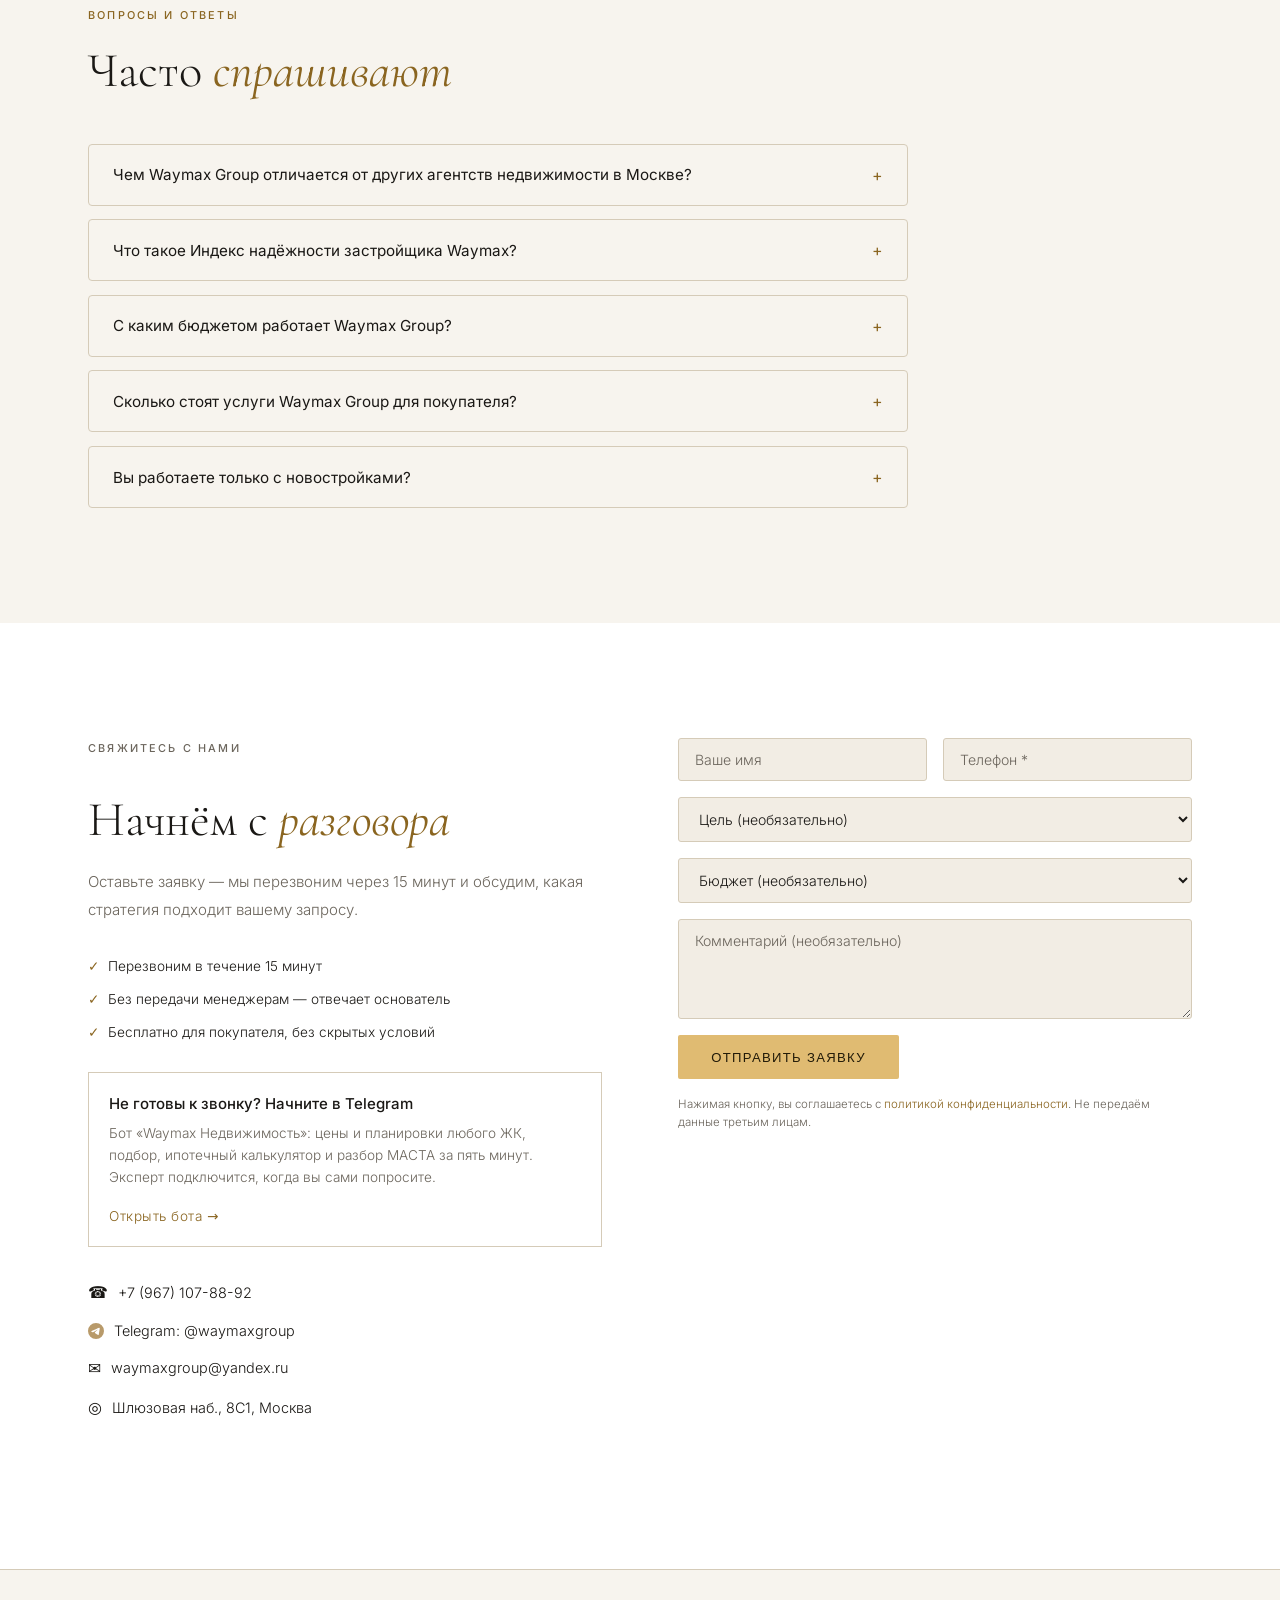
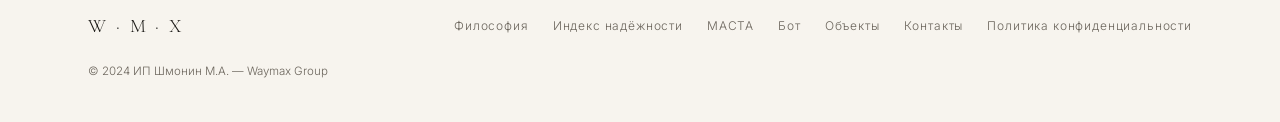
==== commit b44846b4: "Bot tiles: no ЖК names in examples (Max, 30.09: reads as advertising) Co-Authored-By: Claude Opus 5." ====
--- a/index.html
+++ b/index.html
@@ -901,16 +901,17 @@
 
 <!-- БОТ «Waymax Недвижимость». Ссылки несут метку start=site — в кабинете МАСТЫ видно,
      сколько людей пришло с этого сайта. Умения повторяют «Что я умею» в самом боте
-     (work/masta, smartbot.WHAT_I_CAN); примеры проверены на его базе 29.09.2026. -->
+     (work/masta, smartbot.WHAT_I_CAN); примеры проверены на его базе 29.09.2026.
+     Названий ЖК в примерах нет: Макс, 30.09 — «выходит реклама». -->
 <section id="bot">
   <div class="container">
     <p class="section-eyebrow reveal">Новое · Telegram-бот «Waymax Недвижимость»</p>
     <h2 class="reveal">Рынок новостроек Москвы <em>в одном чате</em></h2>
     <p class="section-lead reveal" style="margin-top:1rem">Цены, планировки, ипотека и сравнение проектов за секунды, днём и ночью. Для покупателей, инвесторов и брокеров. Бесплатно, база обновляется каждую ночь.</p>
     <div class="bot-grid reveal">
-      <div class="bot-tile"><h3>Любой ЖК</h3><p>Фото, цены, сроки сдачи, планировки, что рядом и точка на карте.</p><q>Сидней Сити</q></div>
+      <div class="bot-tile"><h3>Любой ЖК</h3><p>Фото, цены, сроки сдачи, планировки, что рядом и точка на карте.</p><span class="cmd">название ЖК</span></div>
       <div class="bot-tile"><h3>Подбор</h3><p>Сколько квартир продаётся под ваш бюджет, комнаты и срок сдачи, и почём.</p><q>двушка до 25 млн</q></div>
-      <div class="bot-tile"><h3>Сравнение</h3><p>Два проекта рядом: цена метра, бюджет входа, сроки, школы и парки.</p><q>ЭРА или Шагал</q></div>
+      <div class="bot-tile"><h3>Сравнение</h3><p>Два проекта рядом: цена метра, бюджет входа, сроки, школы и парки.</p><span class="cmd">два ЖК через «или»</span></div>
       <div class="bot-tile"><h3>Ипотека</h3><p>Ежемесячный платёж и доход, который попросит банк.</p><q>15 млн, взнос 3 млн, 30 лет</q></div>
       <div class="bot-tile"><h3>Цены по районам</h3><p>Где метр дешевле, а где дороже, по медиане реальных предложений.</p><q>Хамовники</q></div>
       <div class="bot-tile"><h3>Слежу за ЖК</h3><p>Бот сам напишет, когда в проекте меняются цены или выходят новые квартиры.</p><span class="cmd">кнопка «Следить»</span></div>
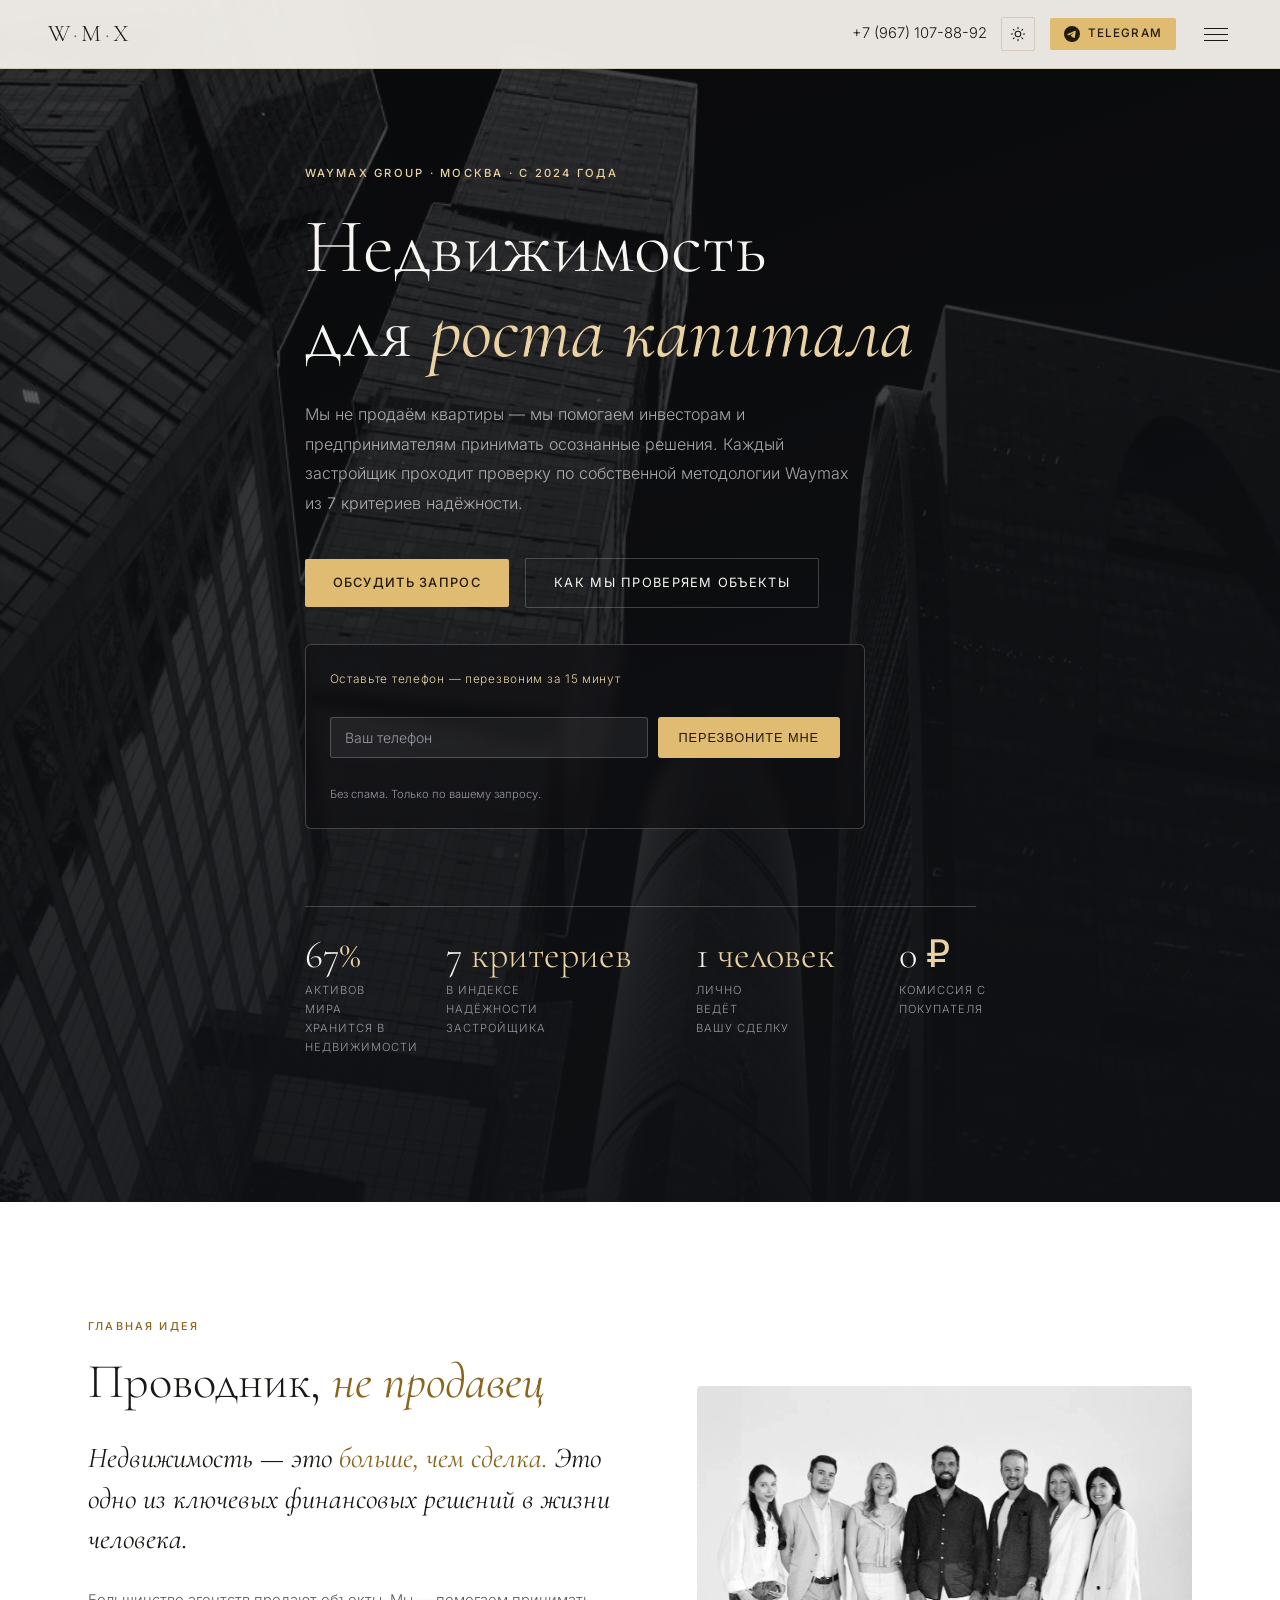
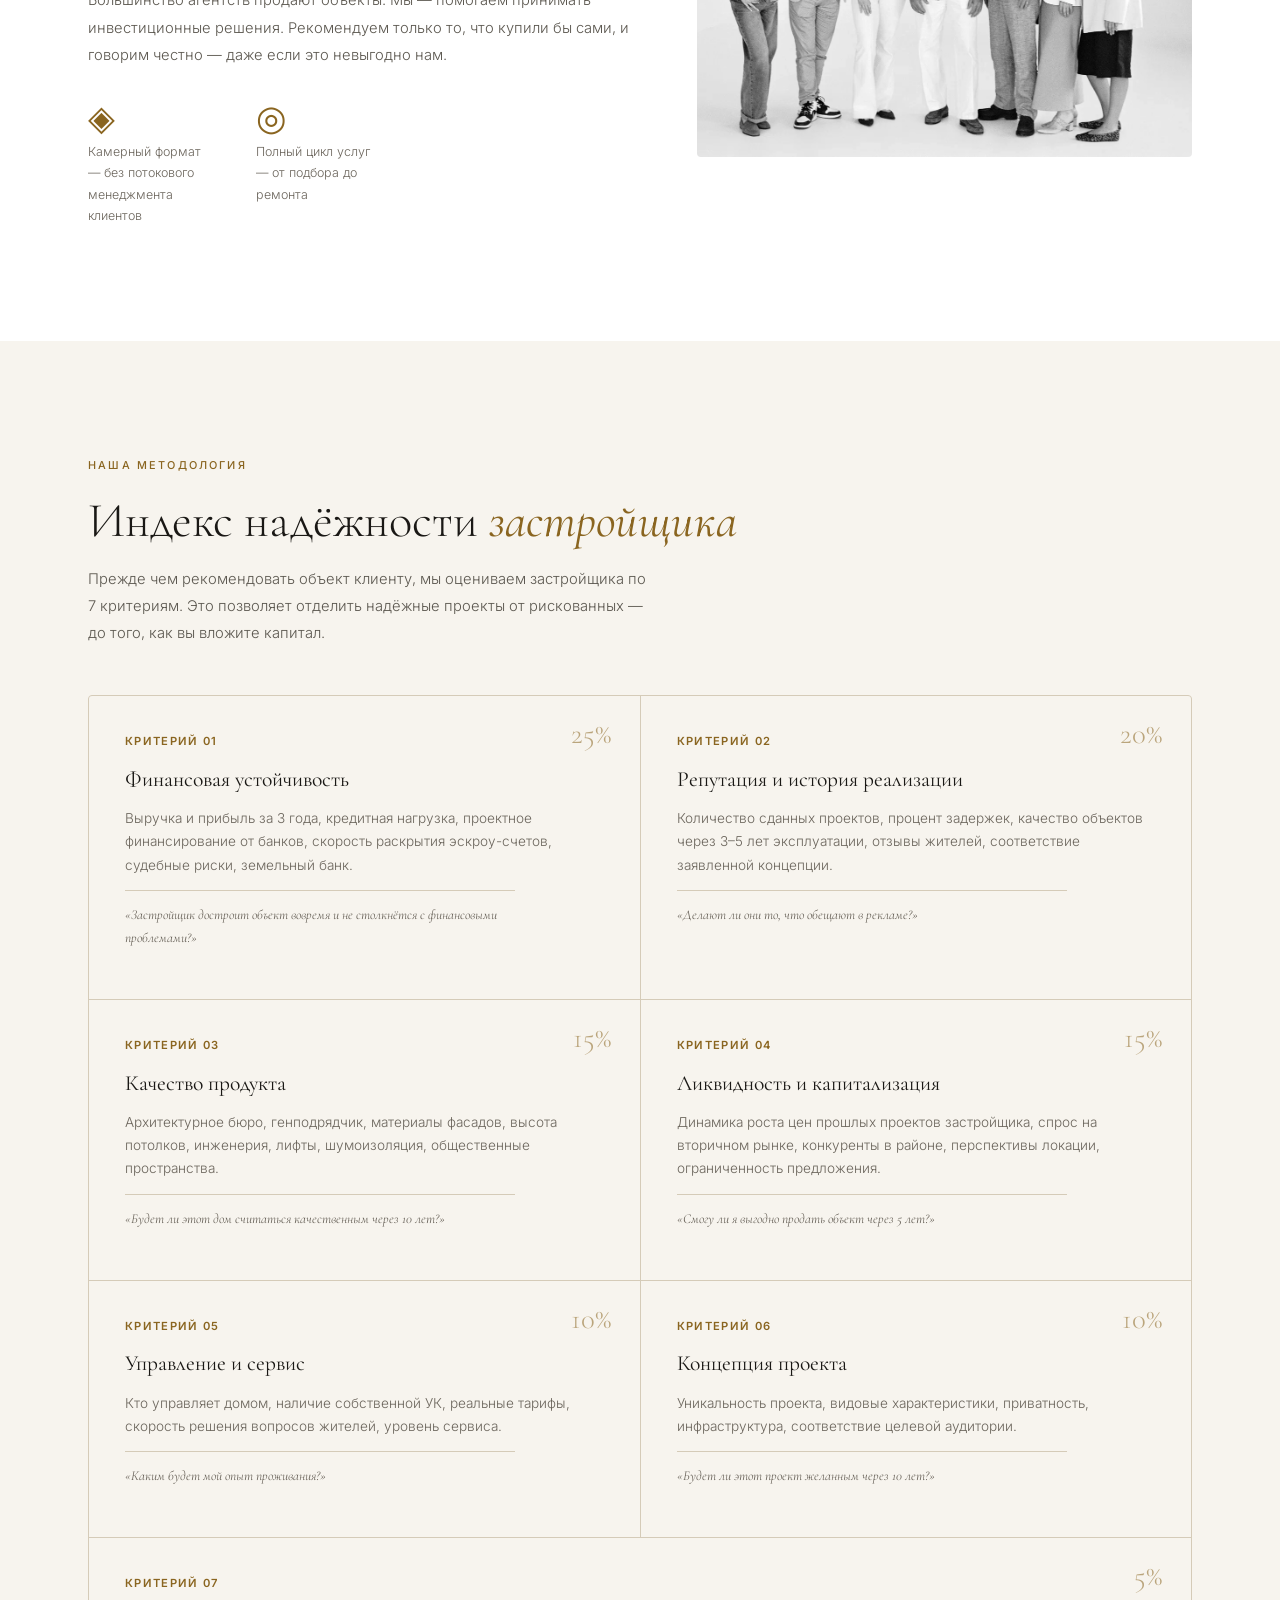
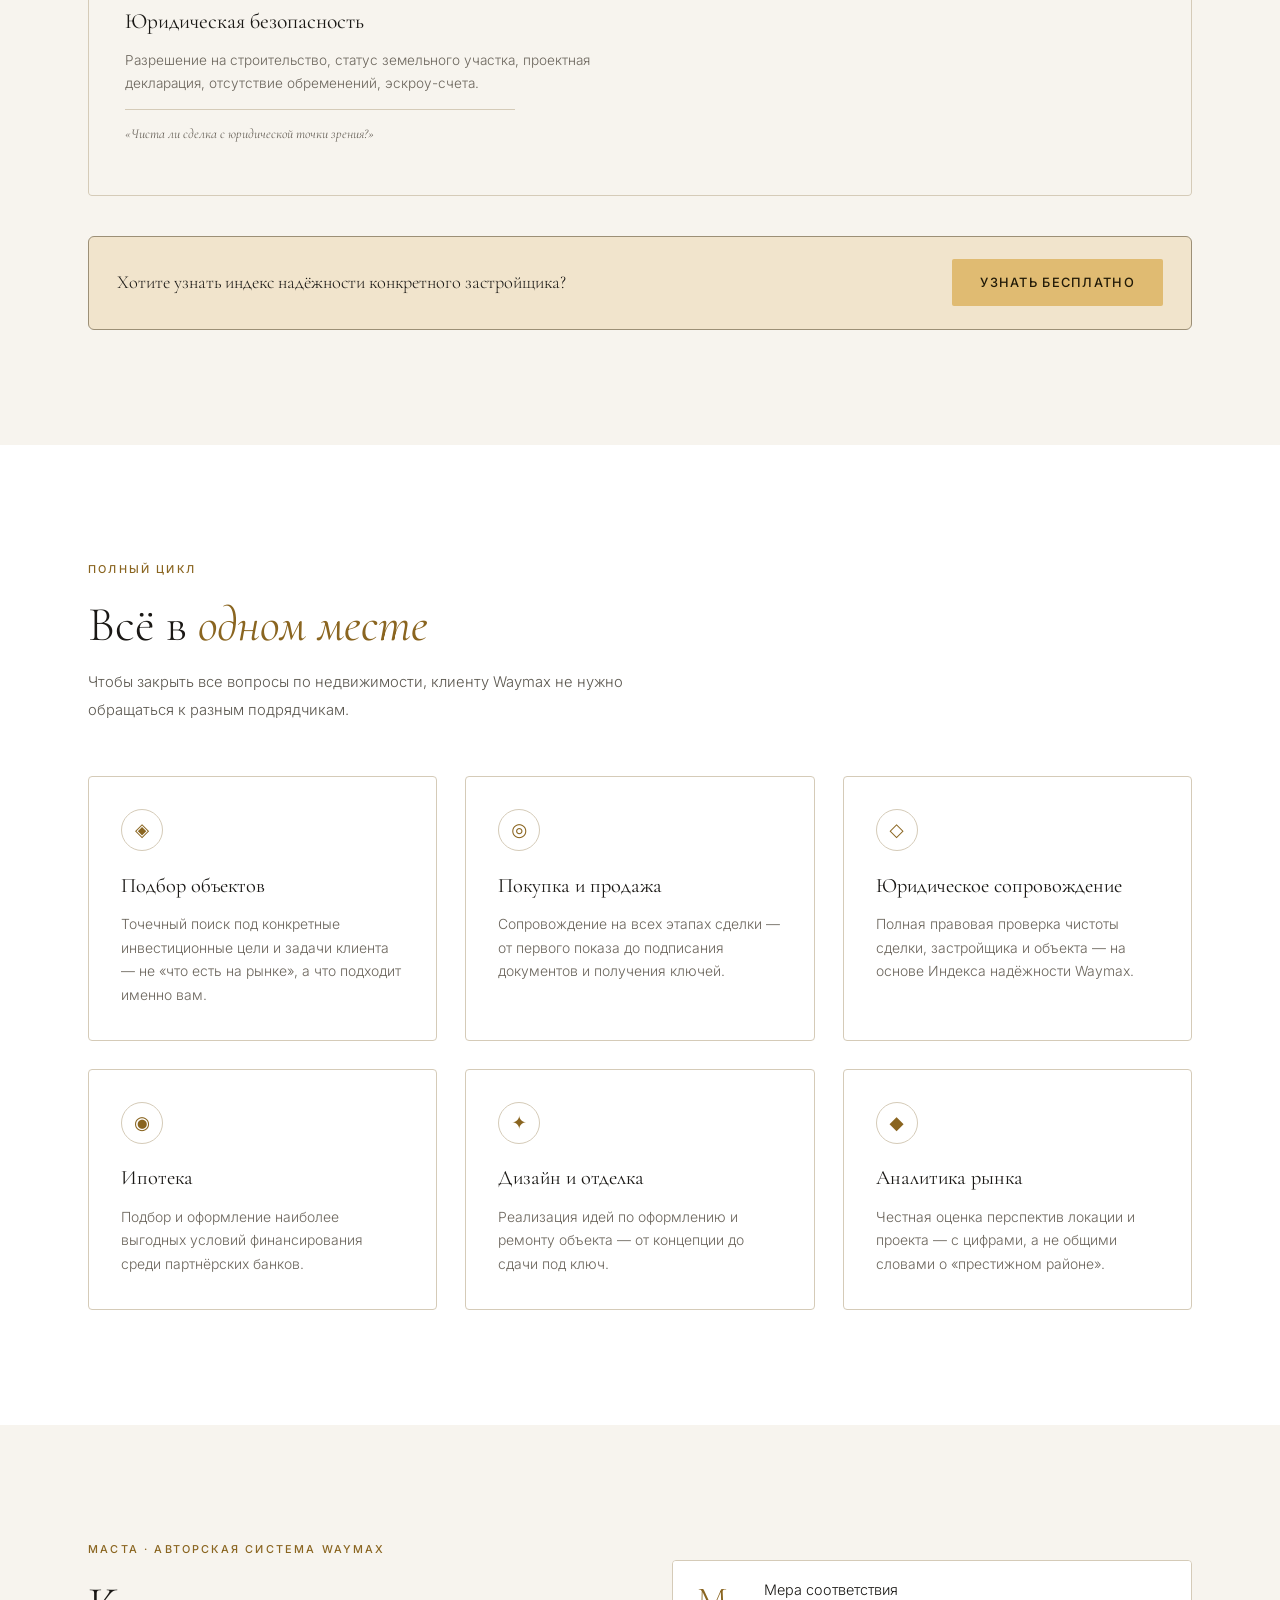
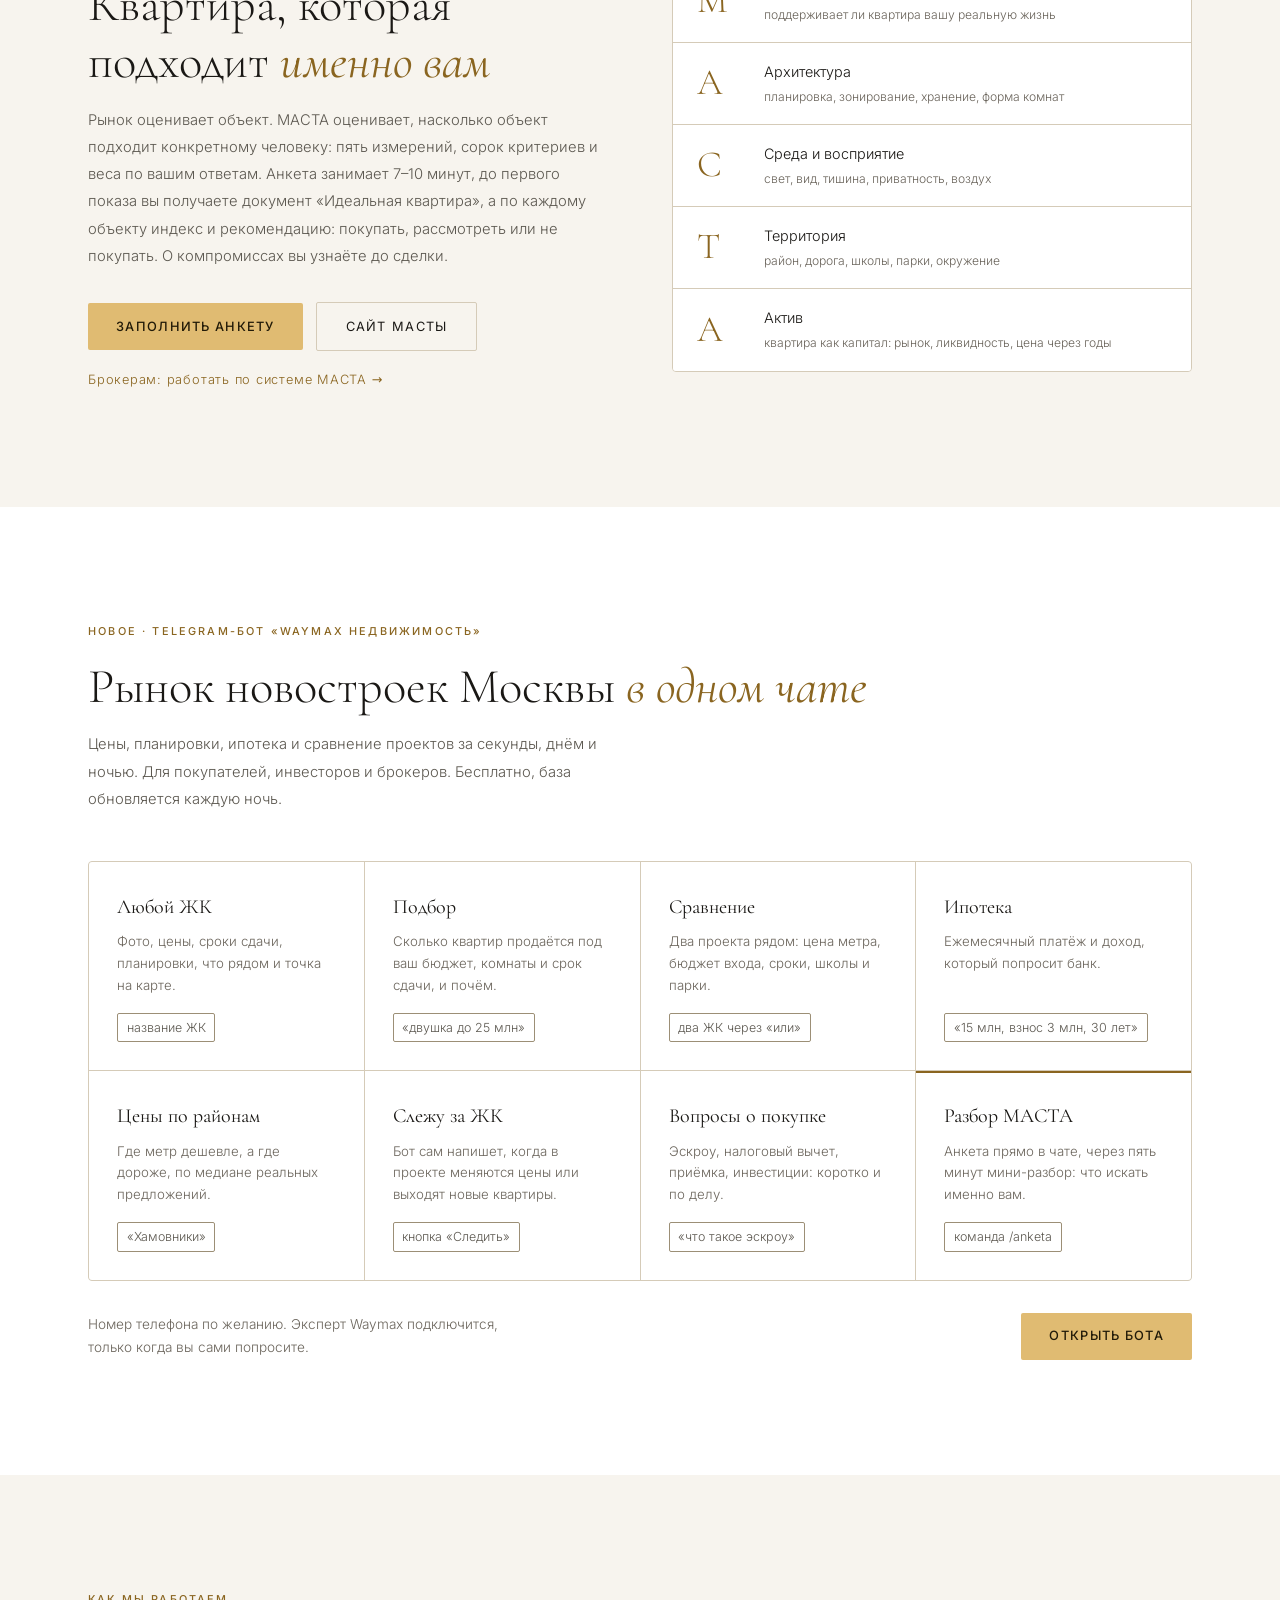
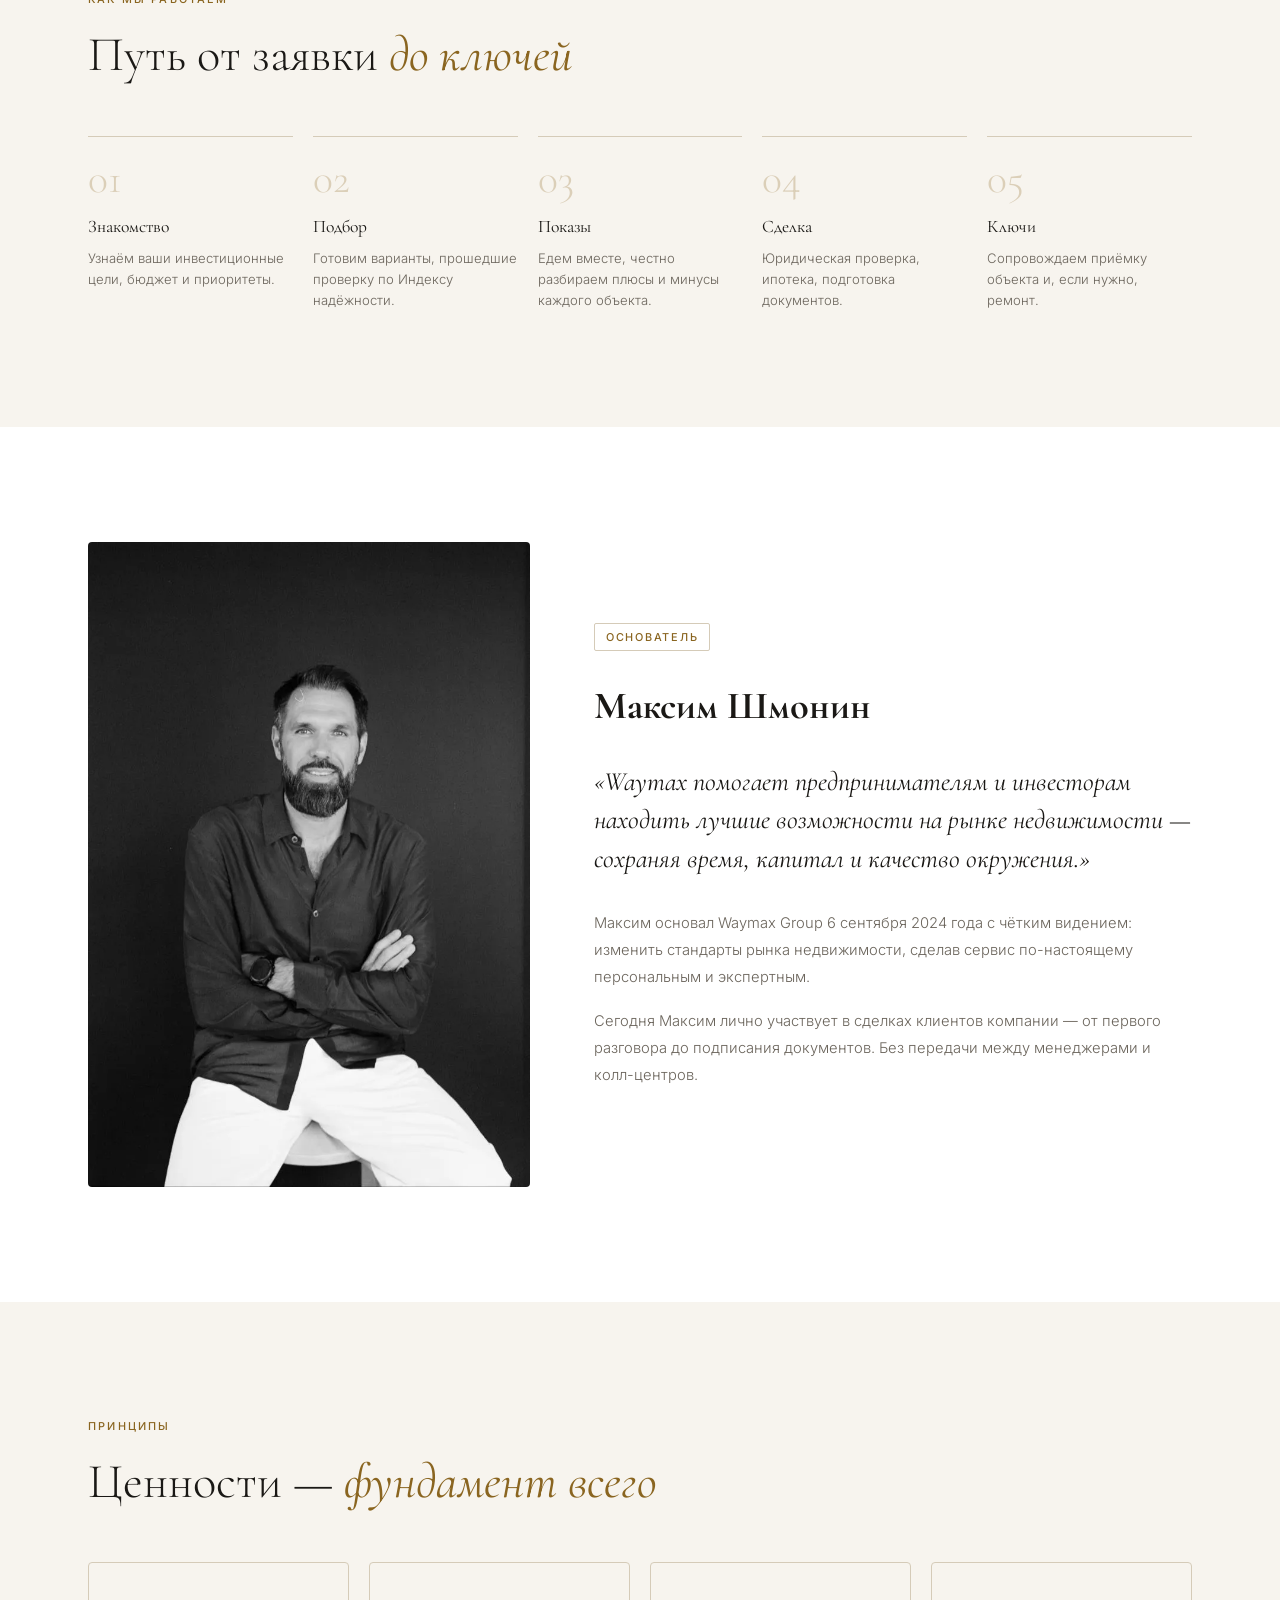
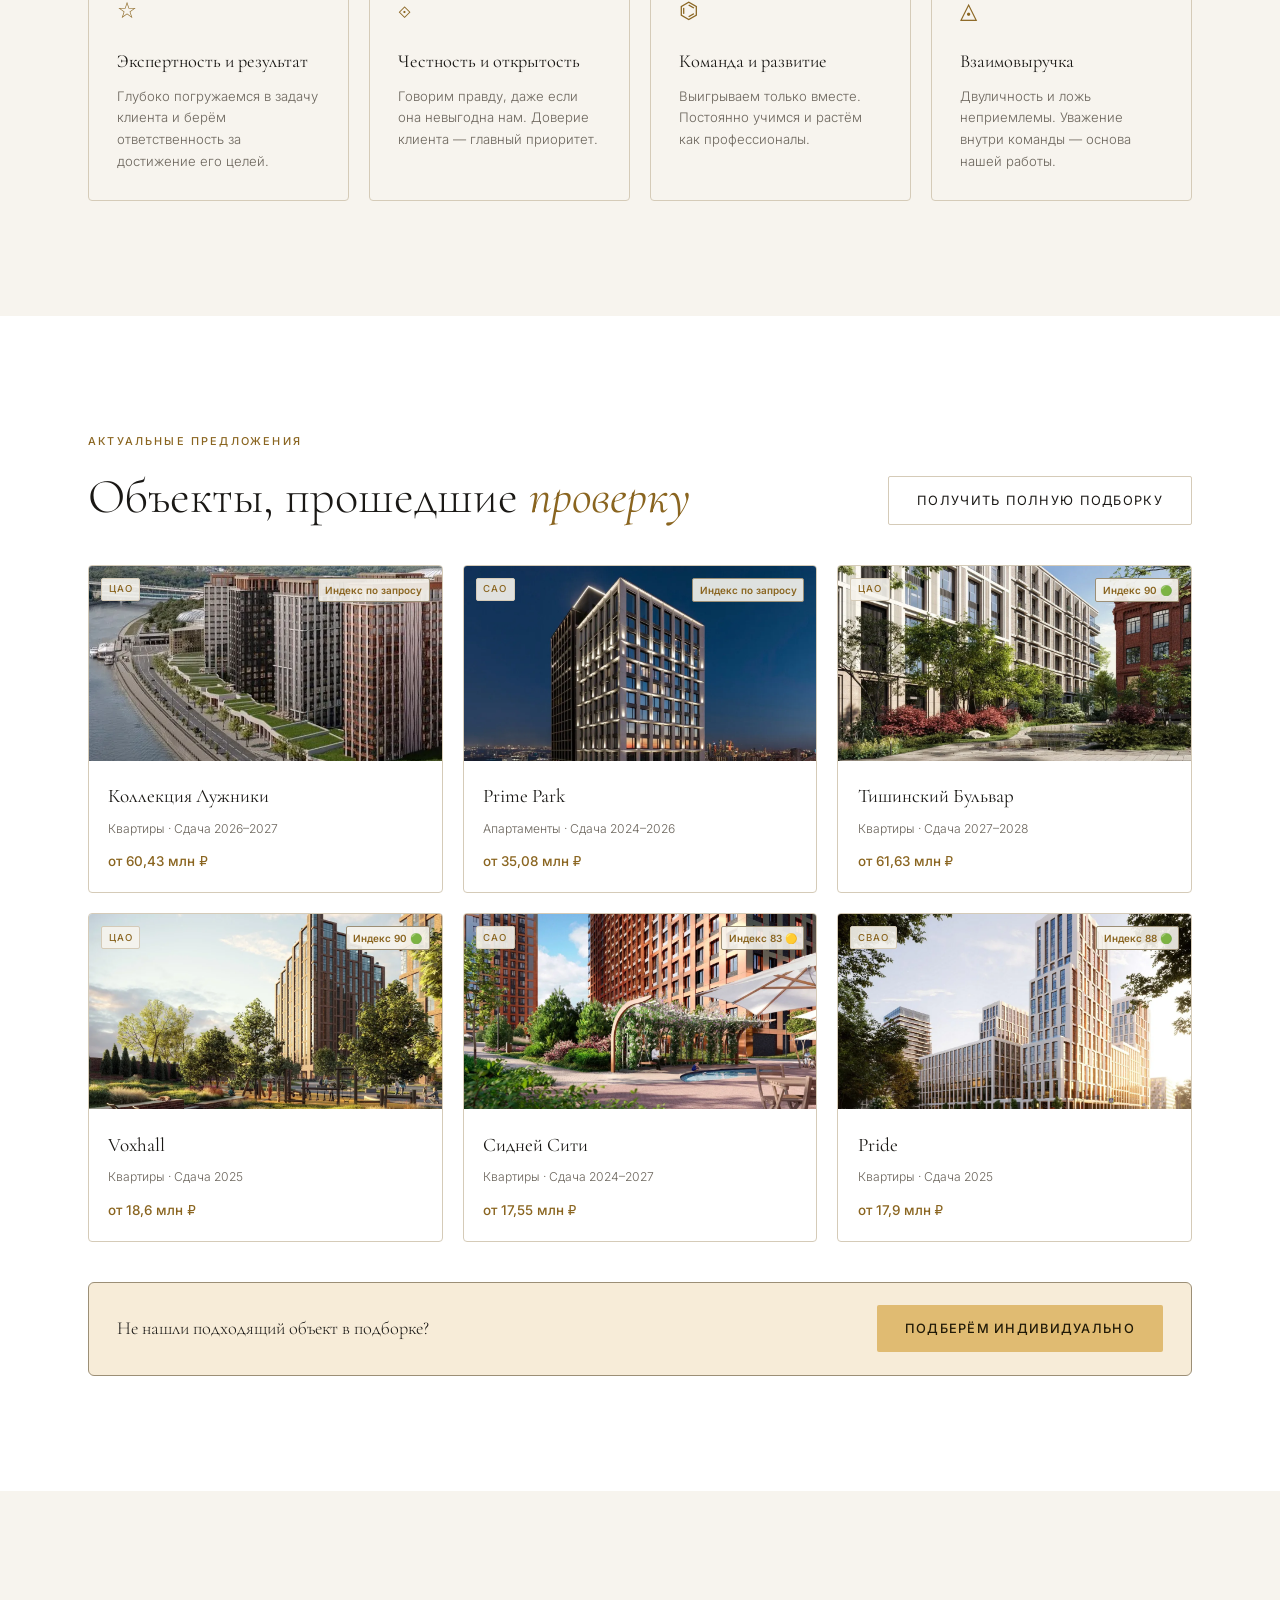
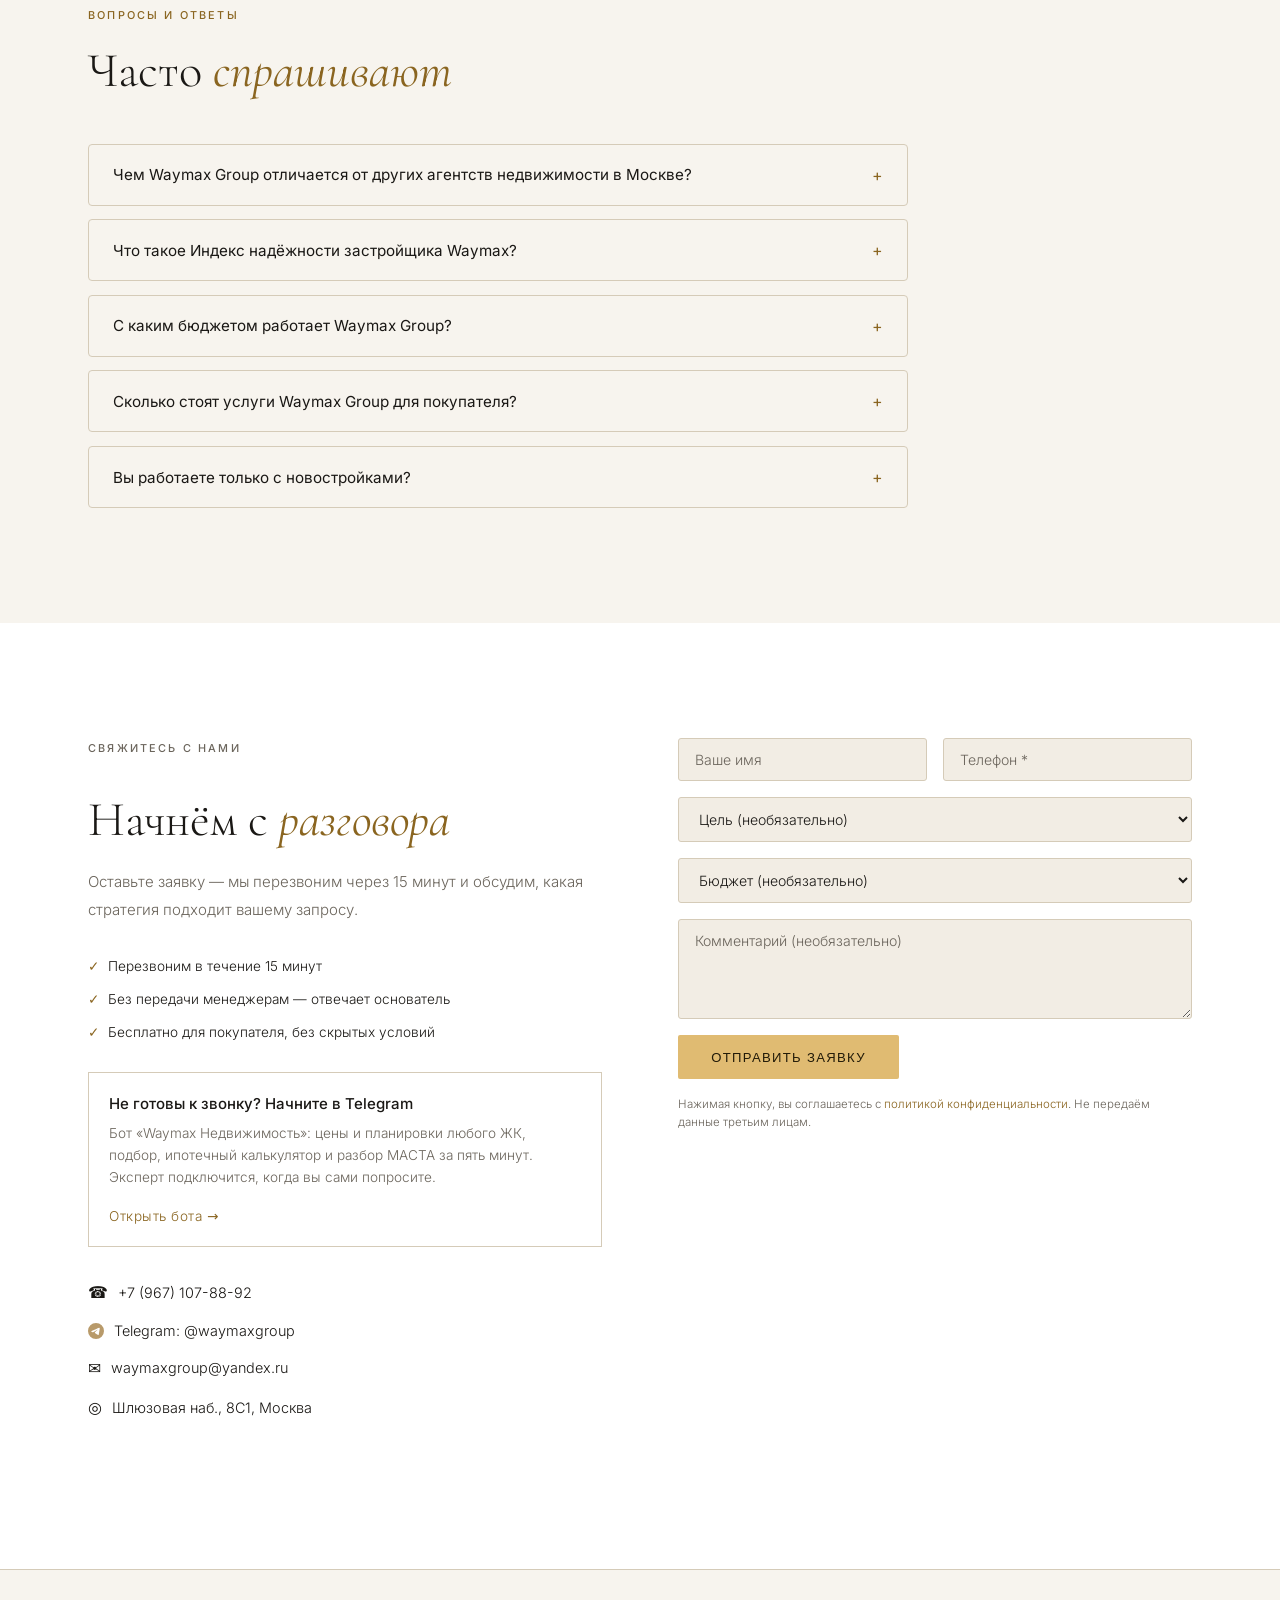
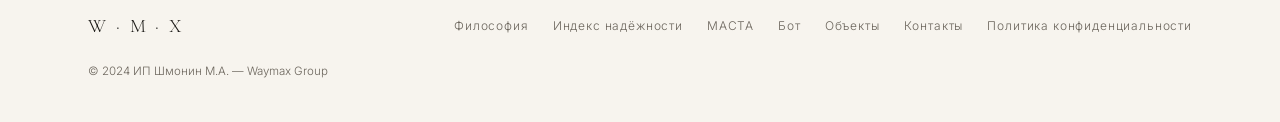
==== commit 0eaf2306: "Objects: reliability badges match the МАСТА snapshot (2026-09); two ЖК absent from the feed show «по" ====
--- a/index.html
+++ b/index.html
@@ -998,12 +998,18 @@
       </div>
       <a class="btn-outline reveal" href="index.html#contact">Получить полную подборку</a>
     </div>
+    <!-- Индексы — из снимка Индекса надёжности МАСТЫ (work/masta, таблица reliability,
+         месяц 2026-09): тот же балл, что бот отдаёт клиенту по кнопке «Надёжность».
+         🟢 — категория A (от 88), 🟡 — B (78–87). «Коллекции Лужники» и Prime Park в
+         выгрузке ТрендАгента нет, посчитать их нечем — «по запросу», не число с потолка
+         (Макс, 30.09: «не тупо число, которое взяли наобум»). Снимок обновляется раз в
+         месяц — сверять здесь после каждого нового месяца. -->
     <div class="objects-grid">
       <a class="obj-card reveal" href="index.html#contact">
         <div class="obj-img">
           <img src="obj-1-luzhniki.webp" alt="ЖК Коллекция Лужники — элитные квартиры в Москве" loading="lazy" />
           <span class="obj-badge">ЦАО</span>
-          <span class="index-mini">Индекс 91 🟢</span>
+          <span class="index-mini">Индекс по запросу</span>
         </div>
         <div class="obj-body">
           <div class="obj-name">Коллекция Лужники</div>
@@ -1015,7 +1021,7 @@
         <div class="obj-img">
           <img src="obj-2-prime-park.webp" alt="ЖК Прайм Парк — элитные апартаменты Москва" loading="lazy" />
           <span class="obj-badge">САО</span>
-          <span class="index-mini">Индекс 88 🟢</span>
+          <span class="index-mini">Индекс по запросу</span>
         </div>
         <div class="obj-body">
           <div class="obj-name">Prime Park</div>
@@ -1027,7 +1033,7 @@
         <div class="obj-img">
           <img src="obj-3-tishinsky.webp" alt="ЖК Тишинский бульвар — премиум квартиры ЦАО" loading="lazy" />
           <span class="obj-badge">ЦАО</span>
-          <span class="index-mini">Индекс 86 🟢</span>
+          <span class="index-mini">Индекс 90 🟢</span>
         </div>
         <div class="obj-body">
           <div class="obj-name">Тишинский Бульвар</div>
@@ -1039,7 +1045,7 @@
         <div class="obj-img">
           <img src="obj-4-voxhall.webp" alt="ЖК Воксхолл — квартиры бизнес-класс Москва" loading="lazy" />
           <span class="obj-badge">ЦАО</span>
-          <span class="index-mini">Индекс 79 🟡</span>
+          <span class="index-mini">Индекс 90 🟢</span>
         </div>
         <div class="obj-body">
           <div class="obj-name">Voxhall</div>
@@ -1063,7 +1069,7 @@
         <div class="obj-img">
           <img src="obj-6-pride.webp" alt="ЖК Pride — апартаменты СВАО Москва" loading="lazy" />
           <span class="obj-badge">СВАО</span>
-          <span class="index-mini">Индекс 85 🟢</span>
+          <span class="index-mini">Индекс 88 🟢</span>
         </div>
         <div class="obj-body">
           <div class="obj-name">Pride</div>
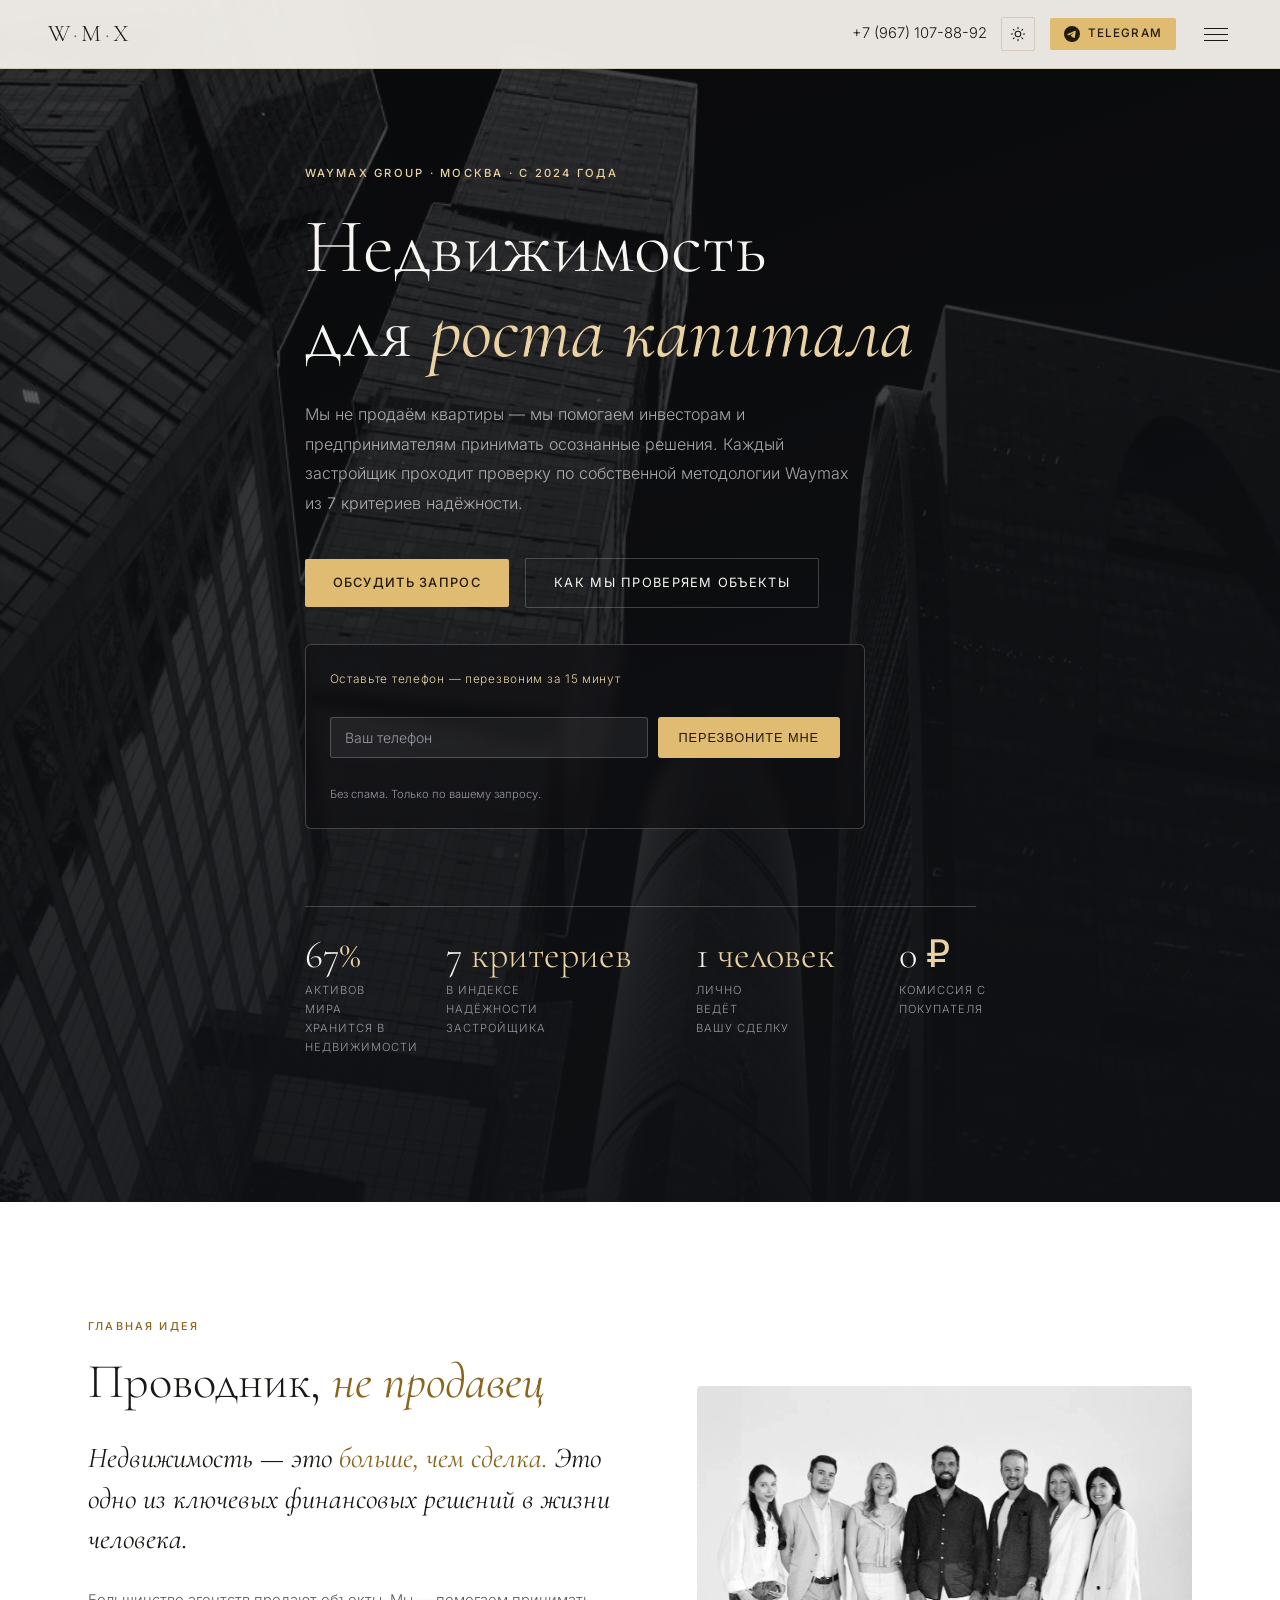
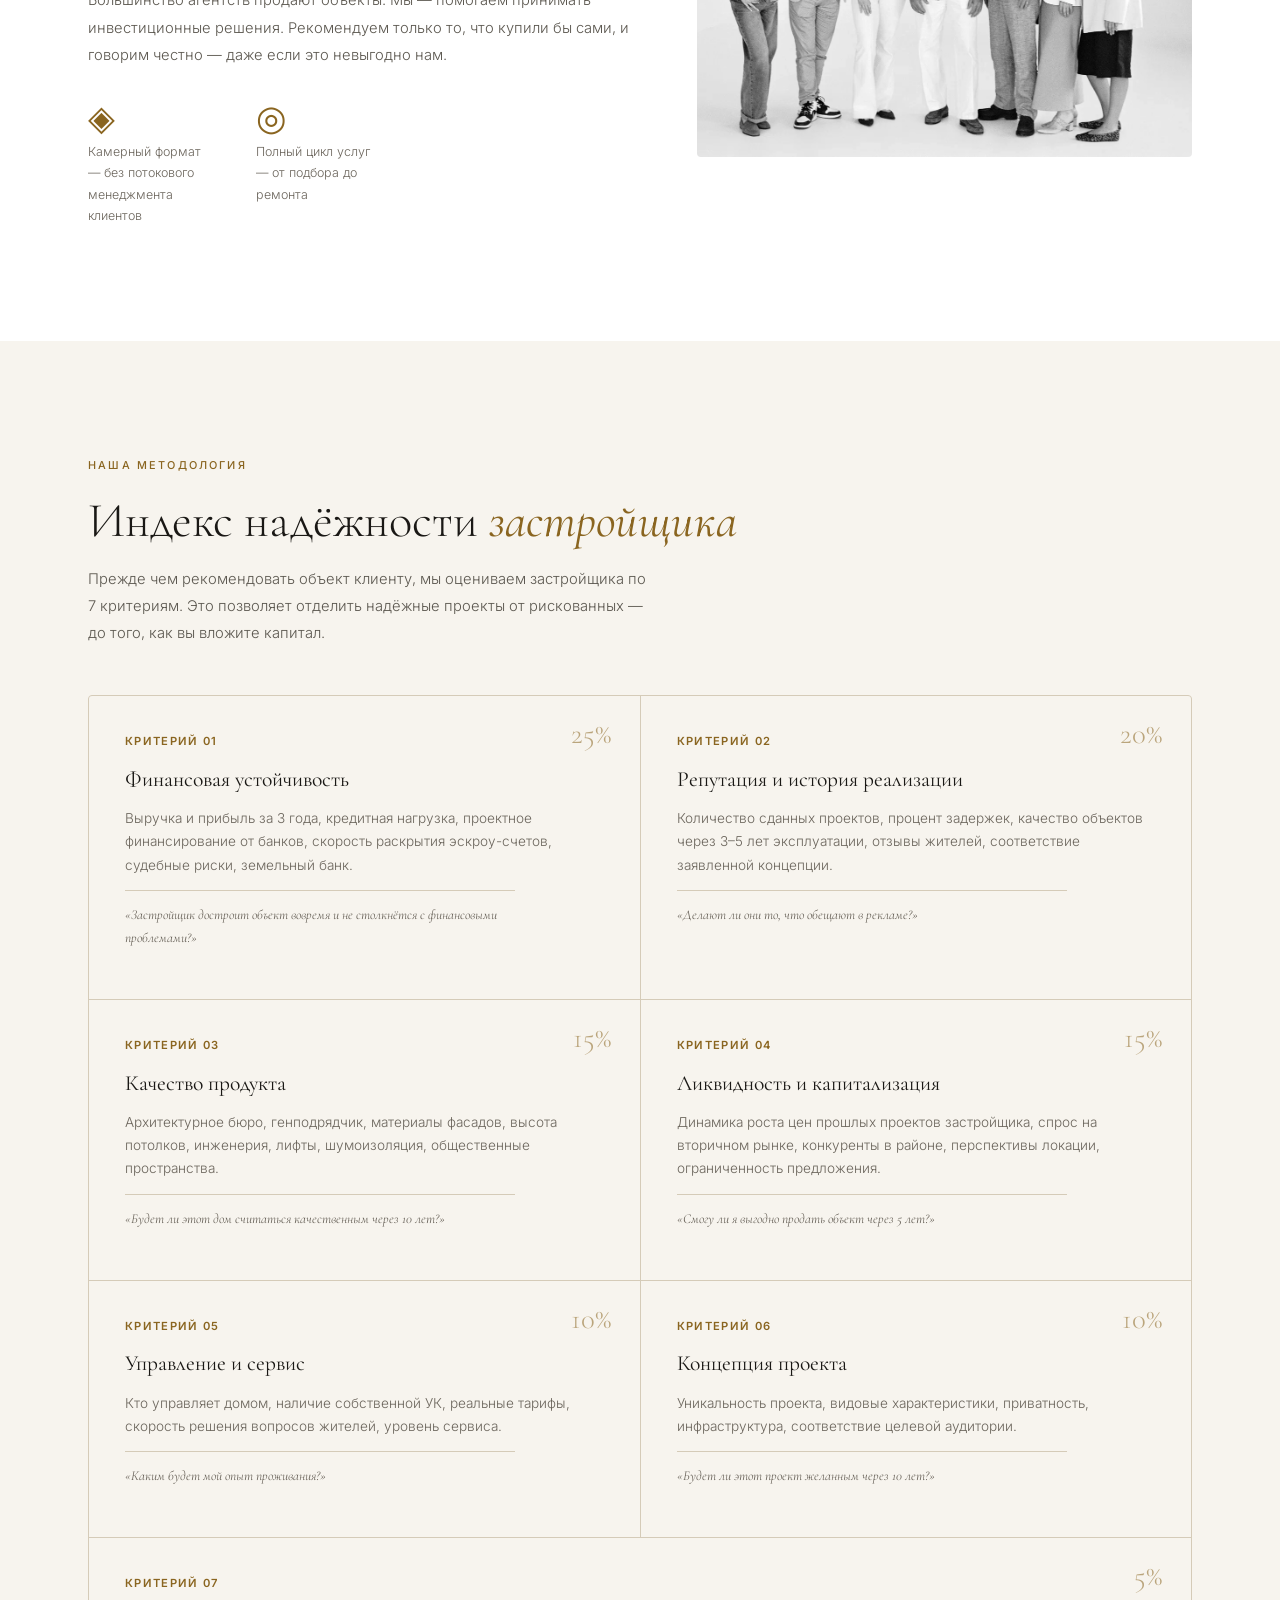
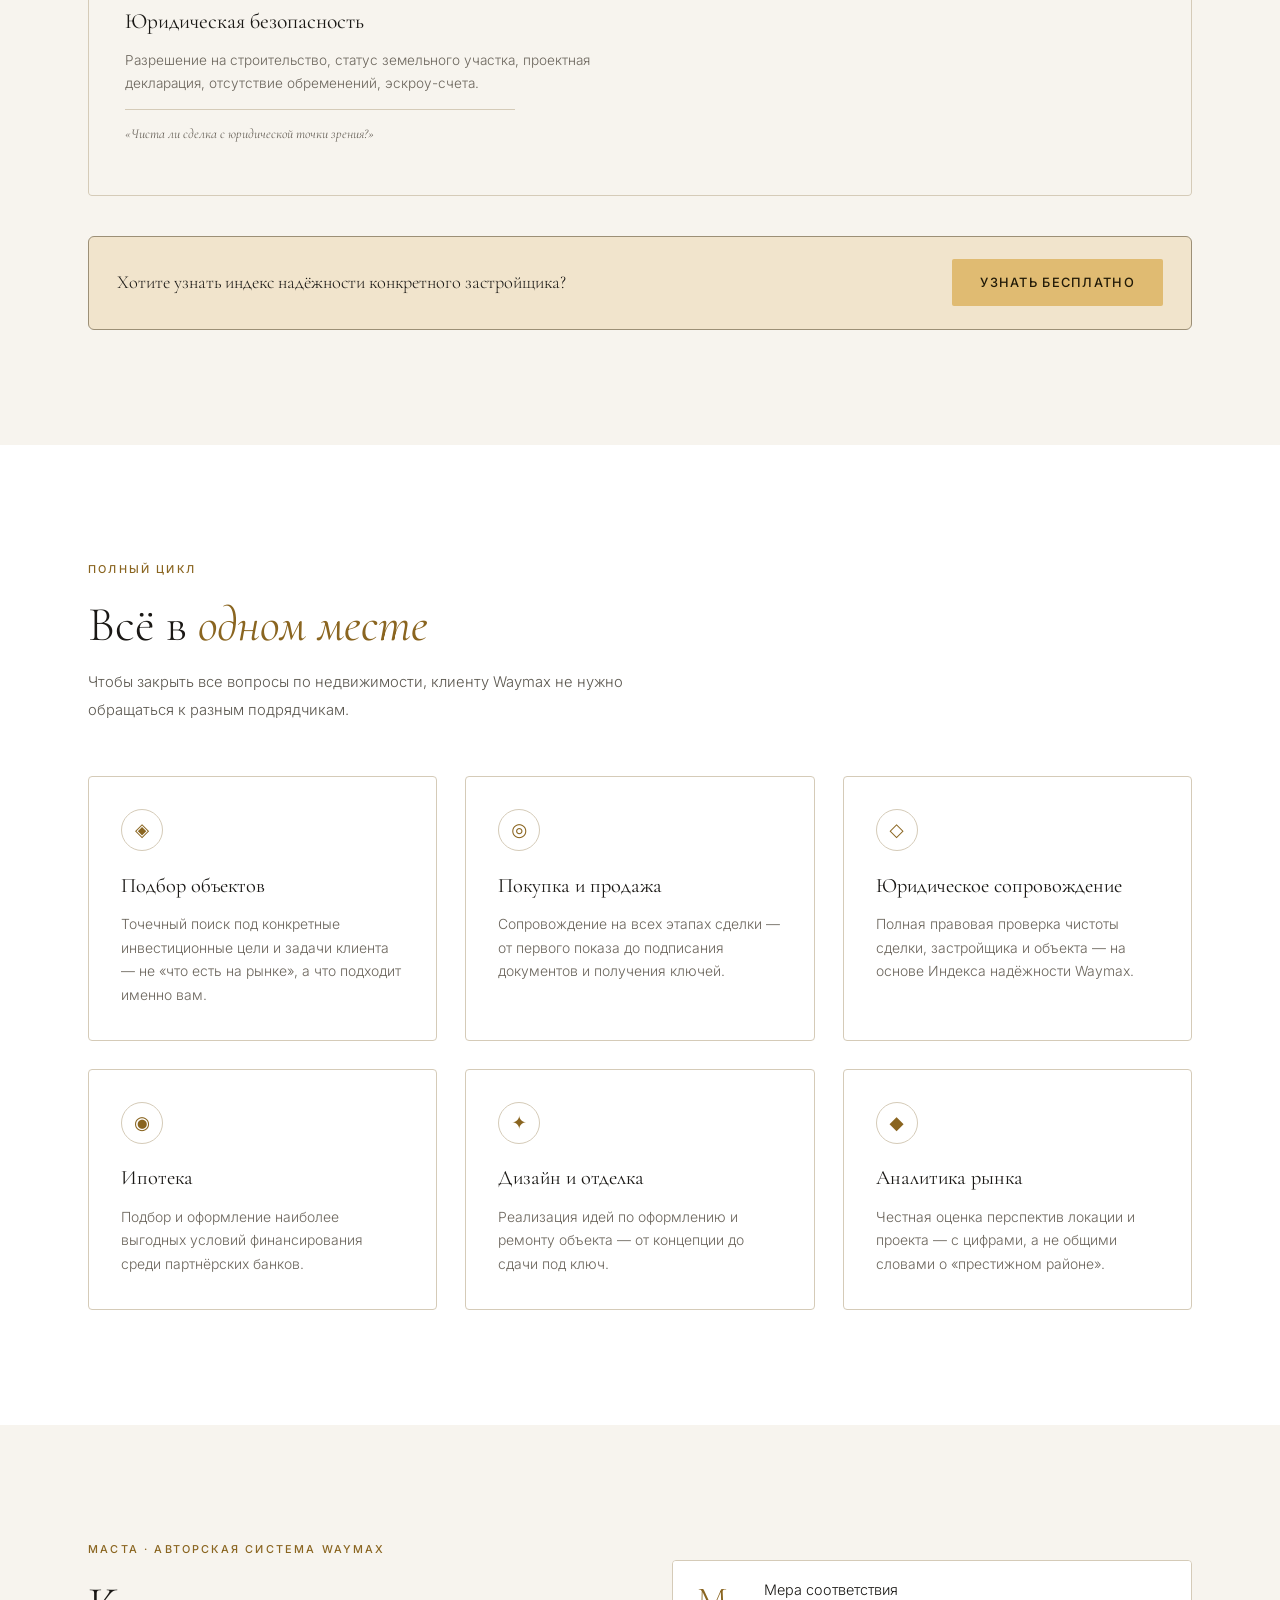
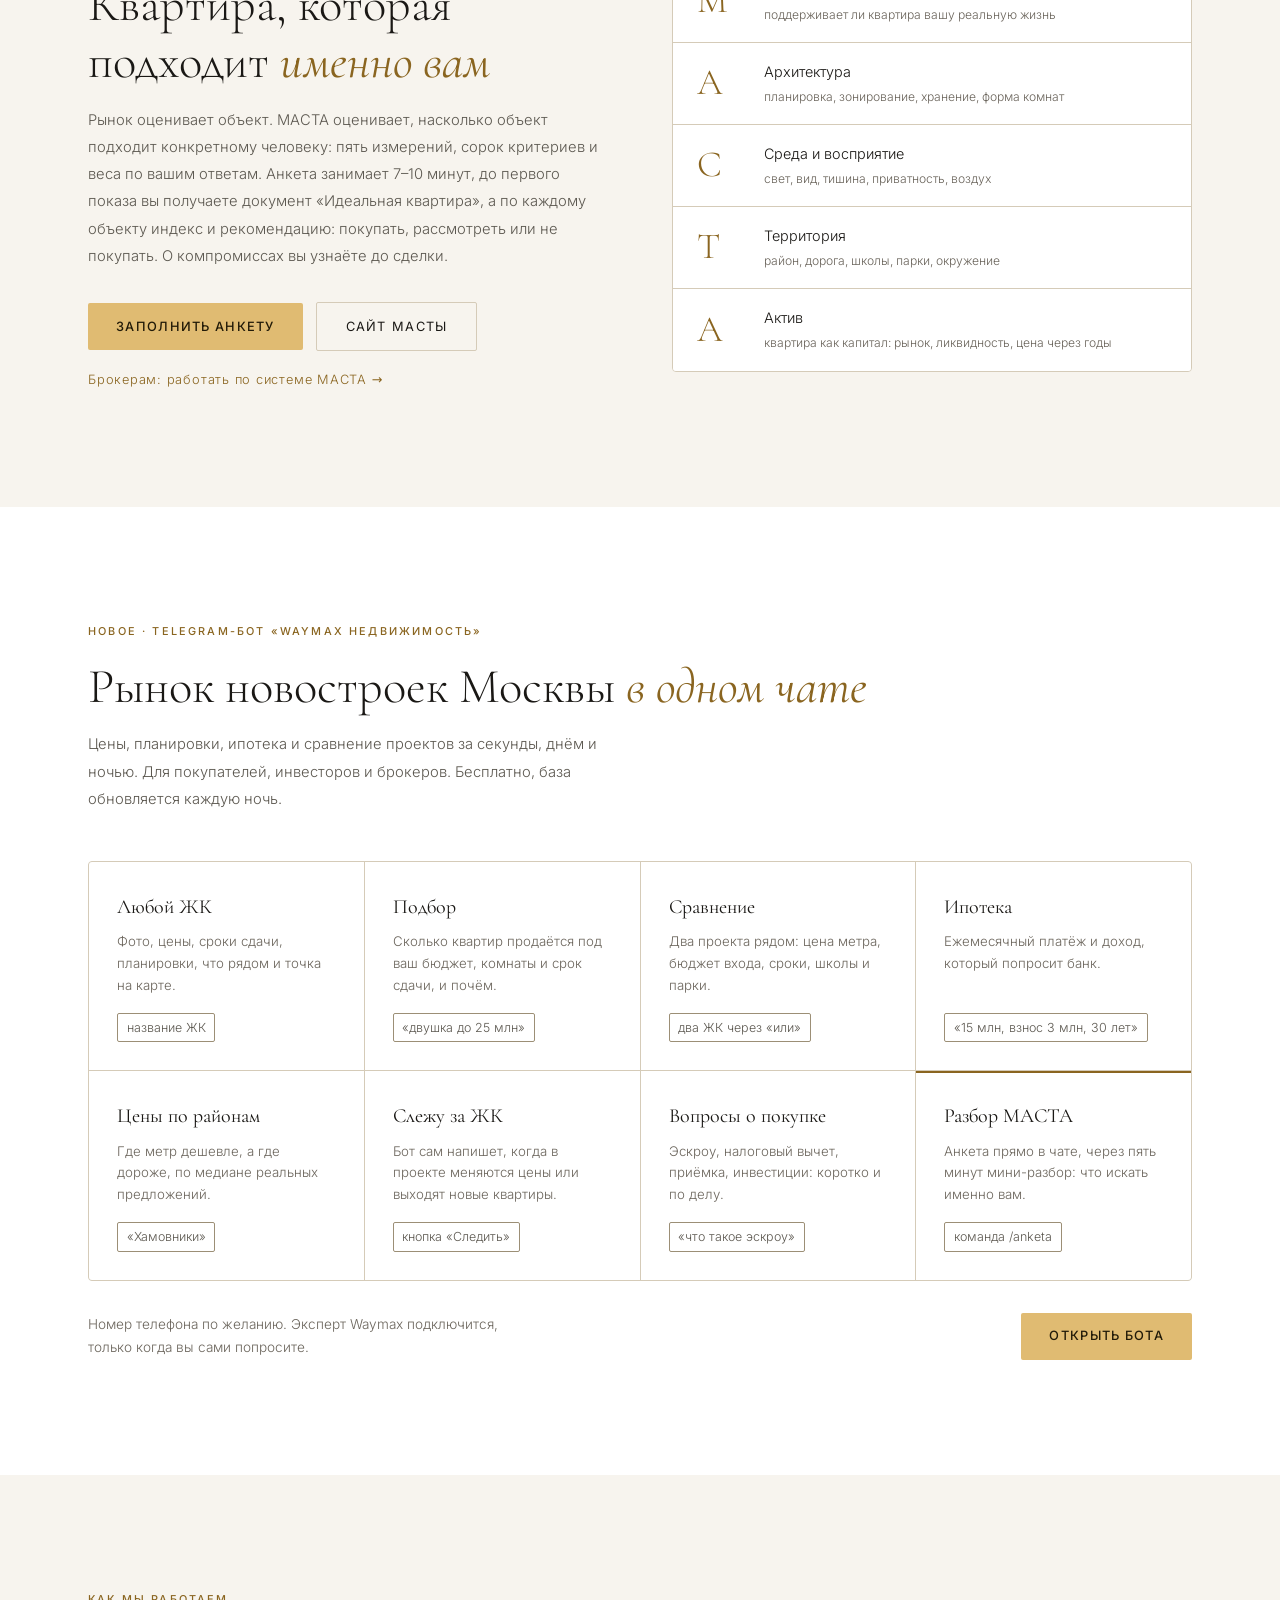
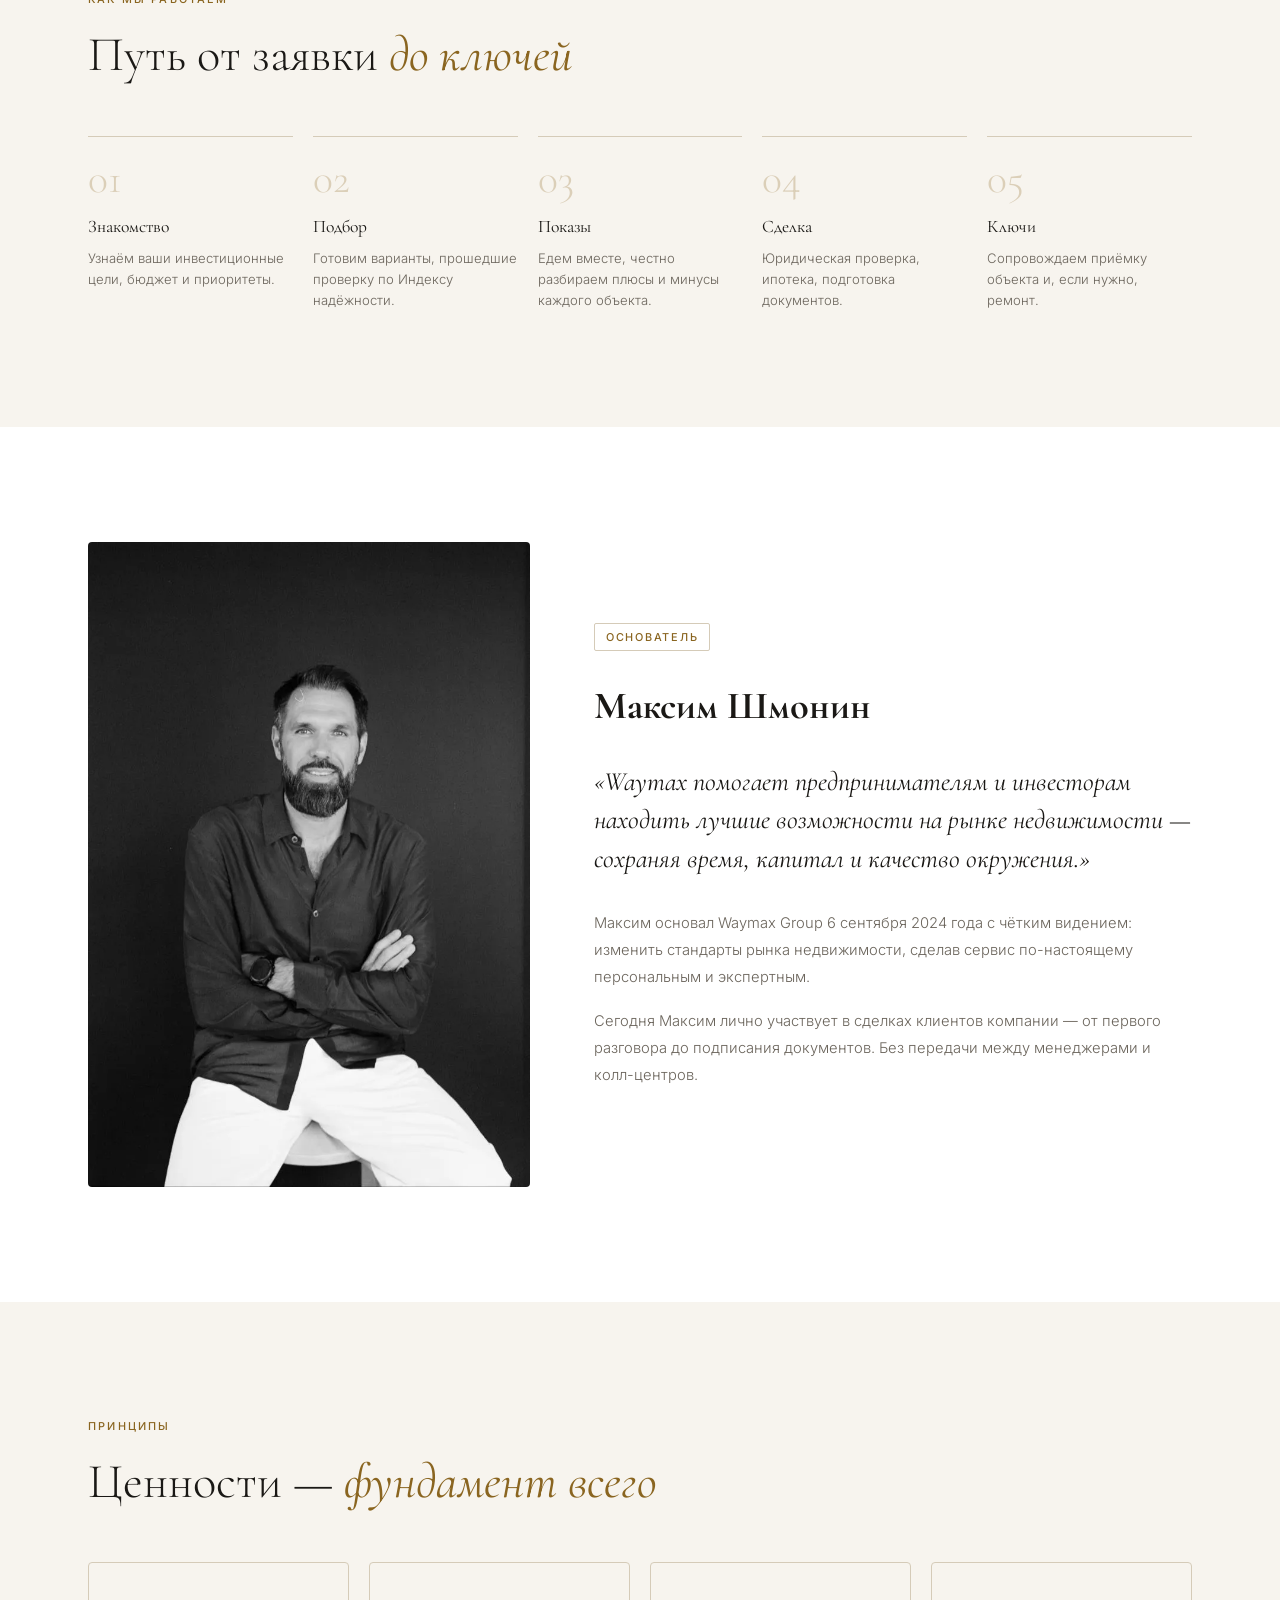
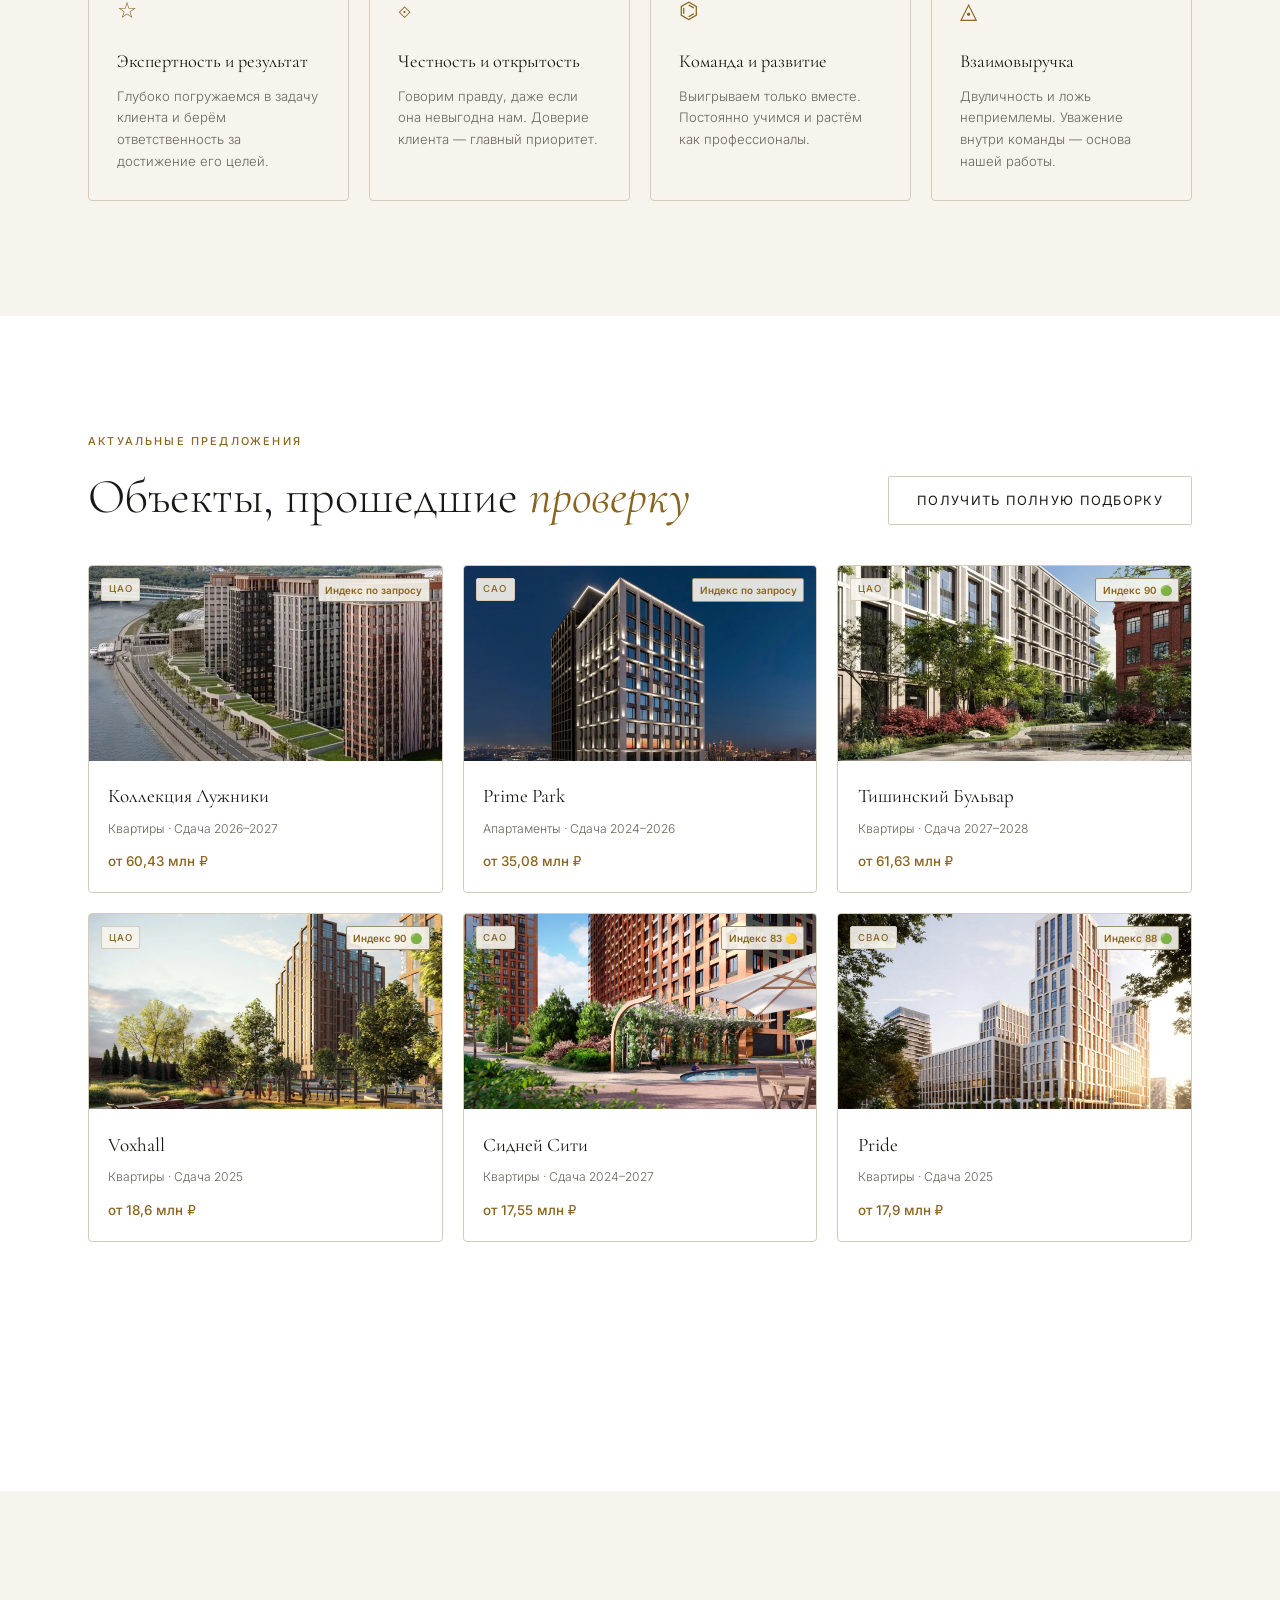
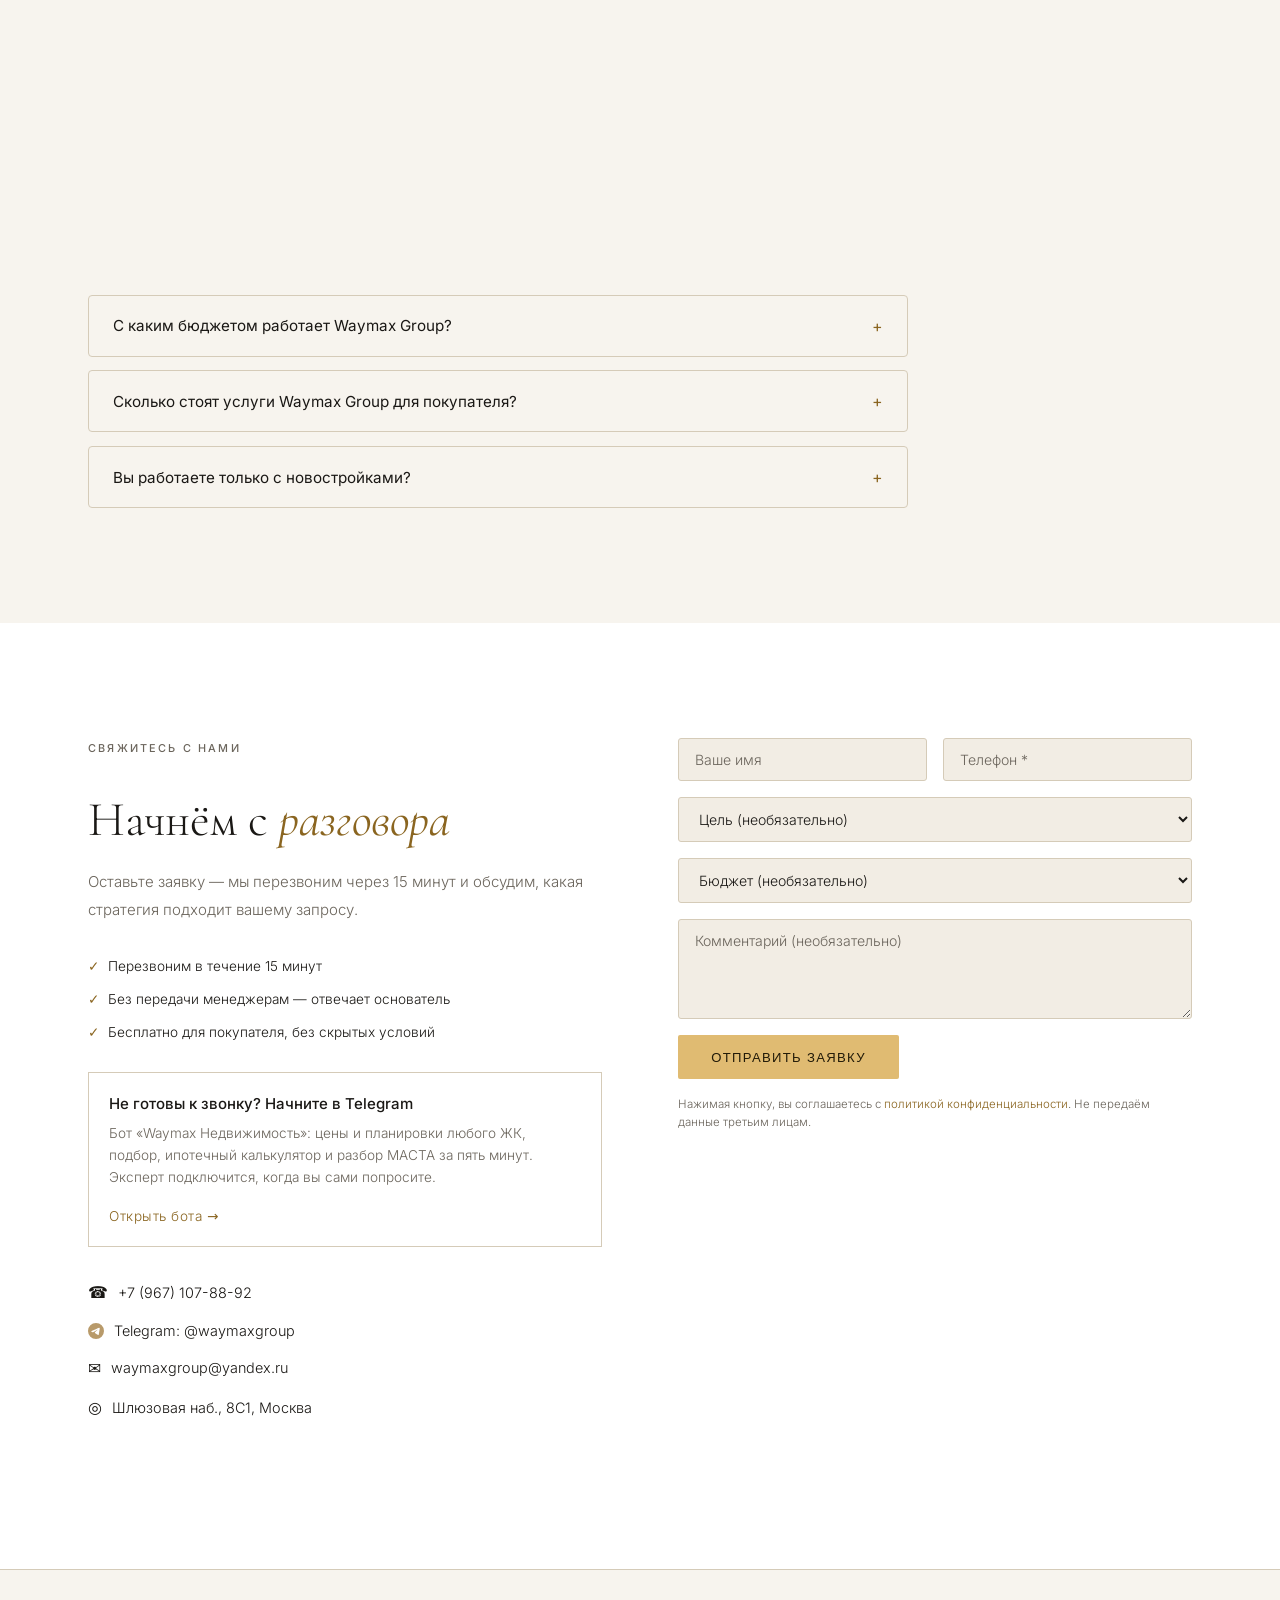
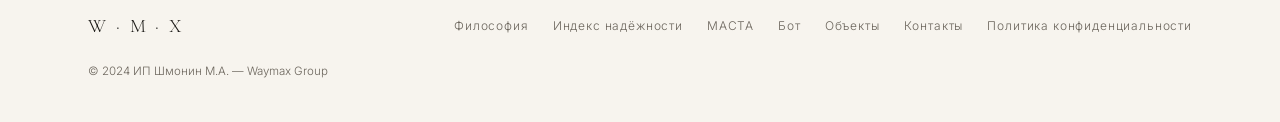
==== commit 609617db: "seo-engine: Search Console ownership tag" ====
--- a/index.html
+++ b/index.html
@@ -3,11 +3,211 @@
 <head>
   <meta charset="UTF-8" />
   <meta name="viewport" content="width=device-width, initial-scale=1.0" />
-  <title>Waymax Group — Недвижимость для роста капитала | Москва</title>
-  <meta name="description" content="Waymax Group — проводник в мире инвестиционной недвижимости Москвы. Оцениваем застройщиков по Индексу надёжности из 7 критериев. Основатель лично ведёт сделку. Бизнес и премиум-класс от 30 млн ₽." />
-  <meta name="keywords" content="инвестиции в недвижимость Москва, недвижимость для роста капитала, элитная недвижимость Москва, агентство недвижимости премиум класс, надёжный застройщик Москва, подбор инвестиционной квартиры, бизнес-класс новостройки Москва" />
-  <meta name="robots" content="index, follow" />
-  <link rel="canonical" href="https://waymaxgroup.ru/" />
+  <!-- seo-engine:begin — managed block, edits here are overwritten -->
+  <title>Инвестиционная недвижимость Москвы — агентство Waymax Group</title>
+  <meta name="description" content="Новостройки бизнес- и премиум-класса в Москве для жизни и инвестиций. Проверяем застройщиков по Индексу надёжности из 7 критериев. Для покупателя бесплатно.">
+  <meta name="robots" content="index, follow, max-image-preview:large, max-snippet:-1">
+  <link rel="canonical" href="https://waymaxgroup.ru/">
+  <meta name="yandex-verification" content="531092095a10cb94">
+  <meta name="google-site-verification" content="fUFtjKnkrzWtRZuI2oQLNb2e3I6CQt49R8XiKwC50EE">
+  <meta property="og:type" content="website">
+  <meta property="og:url" content="https://waymaxgroup.ru/">
+  <meta property="og:site_name" content="Waymax Group">
+  <meta property="og:locale" content="ru_RU">
+  <meta property="og:title" content="Waymax Group — недвижимость для роста капитала">
+  <meta property="og:description" content="Проводник в мире инвестиционной недвижимости Москвы. Оцениваем застройщиков по 7 критериям надёжности. Основатель лично ведёт каждую сделку.">
+  <meta property="og:image" content="https://waymaxgroup.ru/og-cover.jpg">
+  <meta property="og:image:width" content="1200">
+  <meta property="og:image:height" content="630">
+  <meta property="og:image:alt" content="Waymax Group — инвестиционная недвижимость Москвы">
+  <meta name="twitter:card" content="summary_large_image">
+  <meta name="twitter:title" content="Waymax Group — недвижимость для роста капитала">
+  <meta name="twitter:description" content="Проводник в мире инвестиционной недвижимости Москвы. Оцениваем застройщиков по 7 критериям надёжности. Основатель лично ведёт каждую сделку.">
+  <meta name="twitter:image" content="https://waymaxgroup.ru/og-cover.jpg">
+  <script type="application/ld+json">
+  {
+   "@context": "https://schema.org",
+   "@graph": [
+    {
+     "@type": "RealEstateAgent",
+     "@id": "https://waymaxgroup.ru/#org",
+     "name": "Waymax Group",
+     "url": "https://waymaxgroup.ru/",
+     "description": "Waymax Group — агентство инвестиционной недвижимости Москвы: подбор новостроек бизнес- и премиум-класса, сопровождение сделки, юридическая проверка, ипотека и ремонт. Каждого застройщика оцениваем по собственному Индексу надёжности из 7 критериев. Для покупателя услуги бесплатны.",
+     "alternateName": [
+      "Waymax",
+      "WAYMAX",
+      "Вэймакс"
+     ],
+     "telephone": "+7-967-107-88-92",
+     "email": "waymaxgroup@yandex.ru",
+     "logo": "https://waymaxgroup.ru/android-chrome-512x512.png",
+     "image": "https://waymaxgroup.ru/og-cover.jpg",
+     "foundingDate": "2024-09-06",
+     "priceRange": "от 30 000 000 ₽",
+     "slogan": "Недвижимость для роста капитала",
+     "areaServed": "Москва",
+     "address": {
+      "@type": "PostalAddress",
+      "streetAddress": "Шлюзовая наб., 8С1",
+      "addressLocality": "Москва",
+      "addressCountry": "RU"
+     },
+     "founder": {
+      "@type": "Person",
+      "name": "Максим Шмонин",
+      "jobTitle": "Основатель Waymax Group"
+     },
+     "sameAs": [
+      "https://yandex.ru/maps/org/waymax_group/121051648919/",
+      "https://www.instagram.com/waymax_group/",
+      "https://t.me/waymaxgroup",
+      "https://masta.waymaxgroup.ru/"
+     ],
+     "hasOfferCatalog": {
+      "@type": "OfferCatalog",
+      "name": "Услуги",
+      "itemListElement": [
+       {
+        "@type": "Offer",
+        "itemOffered": {
+         "@type": "Service",
+         "name": "Подбор объектов",
+         "description": "Точечный поиск недвижимости под инвестиционные цели и задачи клиента.",
+         "url": "https://waymaxgroup.ru/#how"
+        }
+       },
+       {
+        "@type": "Offer",
+        "itemOffered": {
+         "@type": "Service",
+         "name": "Сопровождение покупки и продажи",
+         "description": "Все этапы сделки — от первого показа до подписания документов и получения ключей.",
+         "url": "https://waymaxgroup.ru/#how"
+        }
+       },
+       {
+        "@type": "Offer",
+        "itemOffered": {
+         "@type": "Service",
+         "name": "Юридическое сопровождение",
+         "description": "Правовая проверка чистоты сделки, застройщика и объекта на основе Индекса надёжности Waymax.",
+         "url": "https://waymaxgroup.ru/#how"
+        }
+       },
+       {
+        "@type": "Offer",
+        "itemOffered": {
+         "@type": "Service",
+         "name": "Ипотека",
+         "description": "Подбор и оформление условий финансирования среди партнёрских банков.",
+         "url": "https://waymaxgroup.ru/#how"
+        }
+       },
+       {
+        "@type": "Offer",
+        "itemOffered": {
+         "@type": "Service",
+         "name": "Индекс надёжности застройщика",
+         "description": "Оценка застройщика по 7 критериям: балл от 0 до 100 и категория рекомендации. Бесплатно, по заявке.",
+         "url": "https://waymaxgroup.ru/#index-reliability"
+        }
+       },
+       {
+        "@type": "Offer",
+        "itemOffered": {
+         "@type": "Service",
+         "name": "МАСТА",
+         "description": "Авторская система персонального анализа квартиры: пять измерений, сорок критериев, веса по ответам клиента.",
+         "url": "https://masta.waymaxgroup.ru/"
+        }
+       },
+       {
+        "@type": "Offer",
+        "itemOffered": {
+         "@type": "Service",
+         "name": "Telegram-бот «Waymax Недвижимость»",
+         "description": "Цены, планировки, подбор, ипотечный калькулятор и сравнение новостроек Москвы в чате. Бесплатно.",
+         "url": "https://t.me/waymaxgroup_bot"
+        }
+       }
+      ]
+     }
+    },
+    {
+     "@type": "WebSite",
+     "@id": "https://waymaxgroup.ru/#site",
+     "url": "https://waymaxgroup.ru/",
+     "name": "Waymax Group",
+     "inLanguage": "ru",
+     "publisher": {
+      "@id": "https://waymaxgroup.ru/#org"
+     }
+    },
+    {
+     "@type": "WebPage",
+     "@id": "https://waymaxgroup.ru/#page",
+     "url": "https://waymaxgroup.ru/",
+     "name": "Инвестиционная недвижимость Москвы — агентство Waymax Group",
+     "description": "Новостройки бизнес- и премиум-класса в Москве для жизни и инвестиций. Проверяем застройщиков по Индексу надёжности из 7 критериев. Для покупателя бесплатно.",
+     "inLanguage": "ru",
+     "isPartOf": {
+      "@id": "https://waymaxgroup.ru/#site"
+     },
+     "about": {
+      "@id": "https://waymaxgroup.ru/#org"
+     }
+    },
+    {
+     "@type": "FAQPage",
+     "@id": "https://waymaxgroup.ru/#faq",
+     "mainEntity": [
+      {
+       "@type": "Question",
+       "name": "Чем Waymax Group отличается от других агентств недвижимости в Москве?",
+       "acceptedAnswer": {
+        "@type": "Answer",
+        "text": "Waymax не продаёт недвижимость — мы выступаем проводником для инвесторов и предпринимателей. Каждый застройщик проходит оценку по собственной методологии — Индексу надёжности Waymax из 7 критериев. Основатель Максим Шмонин лично участвует в сделках, а команда рекомендует только те проекты, которые купила бы для себя."
+       }
+      },
+      {
+       "@type": "Question",
+       "name": "Что такое Индекс надёжности застройщика Waymax?",
+       "acceptedAnswer": {
+        "@type": "Answer",
+        "text": "Собственная система оценки застройщиков по 7 критериям: финансовая устойчивость (25%), репутация и история реализации (20%), качество продукта (15%), ликвидность и капитализация (15%), управление и сервис (10%), концепция проекта (10%), юридическая безопасность (5%). Итог — балл от 0 до 100 и категория рекомендации."
+       }
+      },
+      {
+       "@type": "Question",
+       "name": "С каким бюджетом работает Waymax Group?",
+       "acceptedAnswer": {
+        "@type": "Answer",
+        "text": "Основной фокус — инвесторы и предприниматели с бюджетом от 30 млн рублей."
+       }
+      },
+      {
+       "@type": "Question",
+       "name": "Сколько стоят услуги Waymax Group для покупателя?",
+       "acceptedAnswer": {
+        "@type": "Answer",
+        "text": "Для покупателя услуги бесплатны — комиссию выплачивает застройщик или продавец объекта."
+       }
+      },
+      {
+       "@type": "Question",
+       "name": "Вы работаете только с новостройками?",
+       "acceptedAnswer": {
+        "@type": "Answer",
+        "text": "Нет, работаем смешанно — с новостройками от топовых застройщиков и со вторичным рынком, если объект отвечает запросу клиента."
+       }
+      }
+     ]
+    }
+   ]
+  }
+  </script>
+  <!-- seo-engine:end -->
   <link rel="icon" type="image/x-icon" href="/favicon.ico">
   <link rel="icon" type="image/png" sizes="16x16" href="/favicon-16x16.png">
   <link rel="icon" type="image/png" sizes="32x32" href="/favicon-32x32.png">
@@ -15,105 +215,8 @@
   <link rel="icon" type="image/png" sizes="192x192" href="/android-chrome-192x192.png">
   <link rel="icon" type="image/png" sizes="512x512" href="/android-chrome-512x512.png">
 
-  <!-- Open Graph -->
-  <meta property="og:title" content="Waymax Group — Недвижимость для роста капитала" />
-  <meta property="og:description" content="Проводник в мире инвестиционной недвижимости Москвы. Оцениваем застройщиков по 7 критериям надёжности. Основатель лично ведёт каждую сделку." />
-  <meta property="og:type" content="website" />
-  <meta property="og:url" content="https://waymaxgroup.ru/" />
-  <meta property="og:locale" content="ru_RU" />
-  <meta property="og:site_name" content="Waymax Group" />
-  <!-- Обложка ссылки: логотип на фоне Сити, а не портрет основателя.
-       Размеры указаны явно — без них часть клиентов рисует мелкую карточку.
-       Имя файла без хеша, как и у прочих картинок: замена обложки требует
-       нового имени, иначе сутки будет отдаваться старая из кеша браузера. -->
-  <meta property="og:image" content="https://waymaxgroup.ru/og-cover.jpg" />
-  <meta property="og:image:type" content="image/jpeg" />
-  <meta property="og:image:width" content="1200" />
-  <meta property="og:image:height" content="630" />
-  <meta property="og:image:alt" content="Waymax Group — инвестиционная недвижимость Москвы" />
-
-  <!-- Twitter/X и клиенты, читающие его теги: без summary_large_image карточка мелкая -->
-  <meta name="twitter:card" content="summary_large_image" />
-  <meta name="twitter:title" content="Waymax Group — Недвижимость для роста капитала" />
-  <meta name="twitter:description" content="Проводник в мире инвестиционной недвижимости Москвы. Оцениваем застройщиков по 7 критериям надёжности." />
-  <meta name="twitter:image" content="https://waymaxgroup.ru/og-cover.jpg" />
-
-  <!-- Schema.org: Organization + FAQ for AI/LLM discoverability -->
-  <script type="application/ld+json">
-  {
-    "@context": "https://schema.org",
-    "@type": "RealEstateAgent",
-    "name": "Waymax Group",
-    "alternateName": "Waymax",
-    "description": "Waymax Group — агентство инвестиционной недвижимости бизнес и премиум-класса в Москве. Помогаем инвесторам и предпринимателям увеличивать капитал через недвижимость. Используем собственную методологию оценки застройщиков — Индекс надёжности Waymax из 7 критериев.",
-    "url": "https://waymaxgroup.ru",
-    "telephone": "+7-967-107-88-92",
-    "email": "waymaxgroup@yandex.ru",
-    "foundingDate": "2024-09-06",
-    "founder": {
-      "@type": "Person",
-      "name": "Максим Шмонин",
-      "jobTitle": "Основатель Waymax Group"
-    },
-    "address": {
-      "@type": "PostalAddress",
-      "streetAddress": "Шлюзовая наб., 8С1",
-      "addressLocality": "Москва",
-      "addressCountry": "RU"
-    },
-    "areaServed": "Москва",
-    "priceRange": "от 30 000 000 ₽",
-    "slogan": "Недвижимость для роста капитала"
-  }
-  </script>
-  <script type="application/ld+json">
-  {
-    "@context": "https://schema.org",
-    "@type": "FAQPage",
-    "mainEntity": [
-      {
-        "@type": "Question",
-        "name": "Чем Waymax Group отличается от других агентств недвижимости в Москве?",
-        "acceptedAnswer": {
-          "@type": "Answer",
-          "text": "Waymax не продаёт недвижимость — компания выступает проводником для инвесторов и предпринимателей. Каждый объект и застройщик проходят оценку по собственной методологии — Индексу надёжности Waymax из 7 критериев (финансовая устойчивость, репутация, качество продукта, ликвидность, управление, концепция, юридическая безопасность). Основатель Максим Шмонин лично участвует в сделках, а команда рекомендует только те проекты, которые купила бы для себя."
-        }
-      },
-      {
-        "@type": "Question",
-        "name": "Что такое Индекс надёжности застройщика Waymax?",
-        "acceptedAnswer": {
-          "@type": "Answer",
-          "text": "Индекс надёжности — это собственная система оценки застройщиков Waymax Group по 7 критериям: финансовая устойчивость (25%), репутация и история реализации (20%), качество продукта (15%), ликвидность и капитализация (15%), управление и сервис (10%), концепция проекта (10%), юридическая безопасность (5%). По итогам застройщик получает балл от 0 до 100 и категорию рекомендации — от «рекомендуем без ограничений» до «не рекомендуем клиентам Waymax»."
-        }
-      },
-      {
-        "@type": "Question",
-        "name": "С каким бюджетом работает Waymax Group?",
-        "acceptedAnswer": {
-          "@type": "Answer",
-          "text": "Waymax Group специализируется на недвижимости бизнес и премиум-класса в Москве с фокусом на инвесторов и предпринимателей с бюджетом от 30 млн рублей."
-        }
-      },
-      {
-        "@type": "Question",
-        "name": "Сколько стоят услуги Waymax Group для покупателя?",
-        "acceptedAnswer": {
-          "@type": "Answer",
-          "text": "Для покупателя услуги Waymax Group бесплатны — комиссию агентству выплачивает застройщик или продавец объекта."
-        }
-      },
-      {
-        "@type": "Question",
-        "name": "Вы работаете только с новостройками?",
-        "acceptedAnswer": {
-          "@type": "Answer",
-          "text": "Нет, Waymax Group работает смешанно — с новостройками от топовых застройщиков и со вторичным рынком, если объект отвечает запросу клиента."
-        }
-      }
-    ]
-  }
-  </script>
+
+
 
   <!-- Шрифты свои, не с fonts.googleapis.com — не блокирует отрисовку и не
        уходит за границу с адресом посетителя. 24.09.2026. -->
